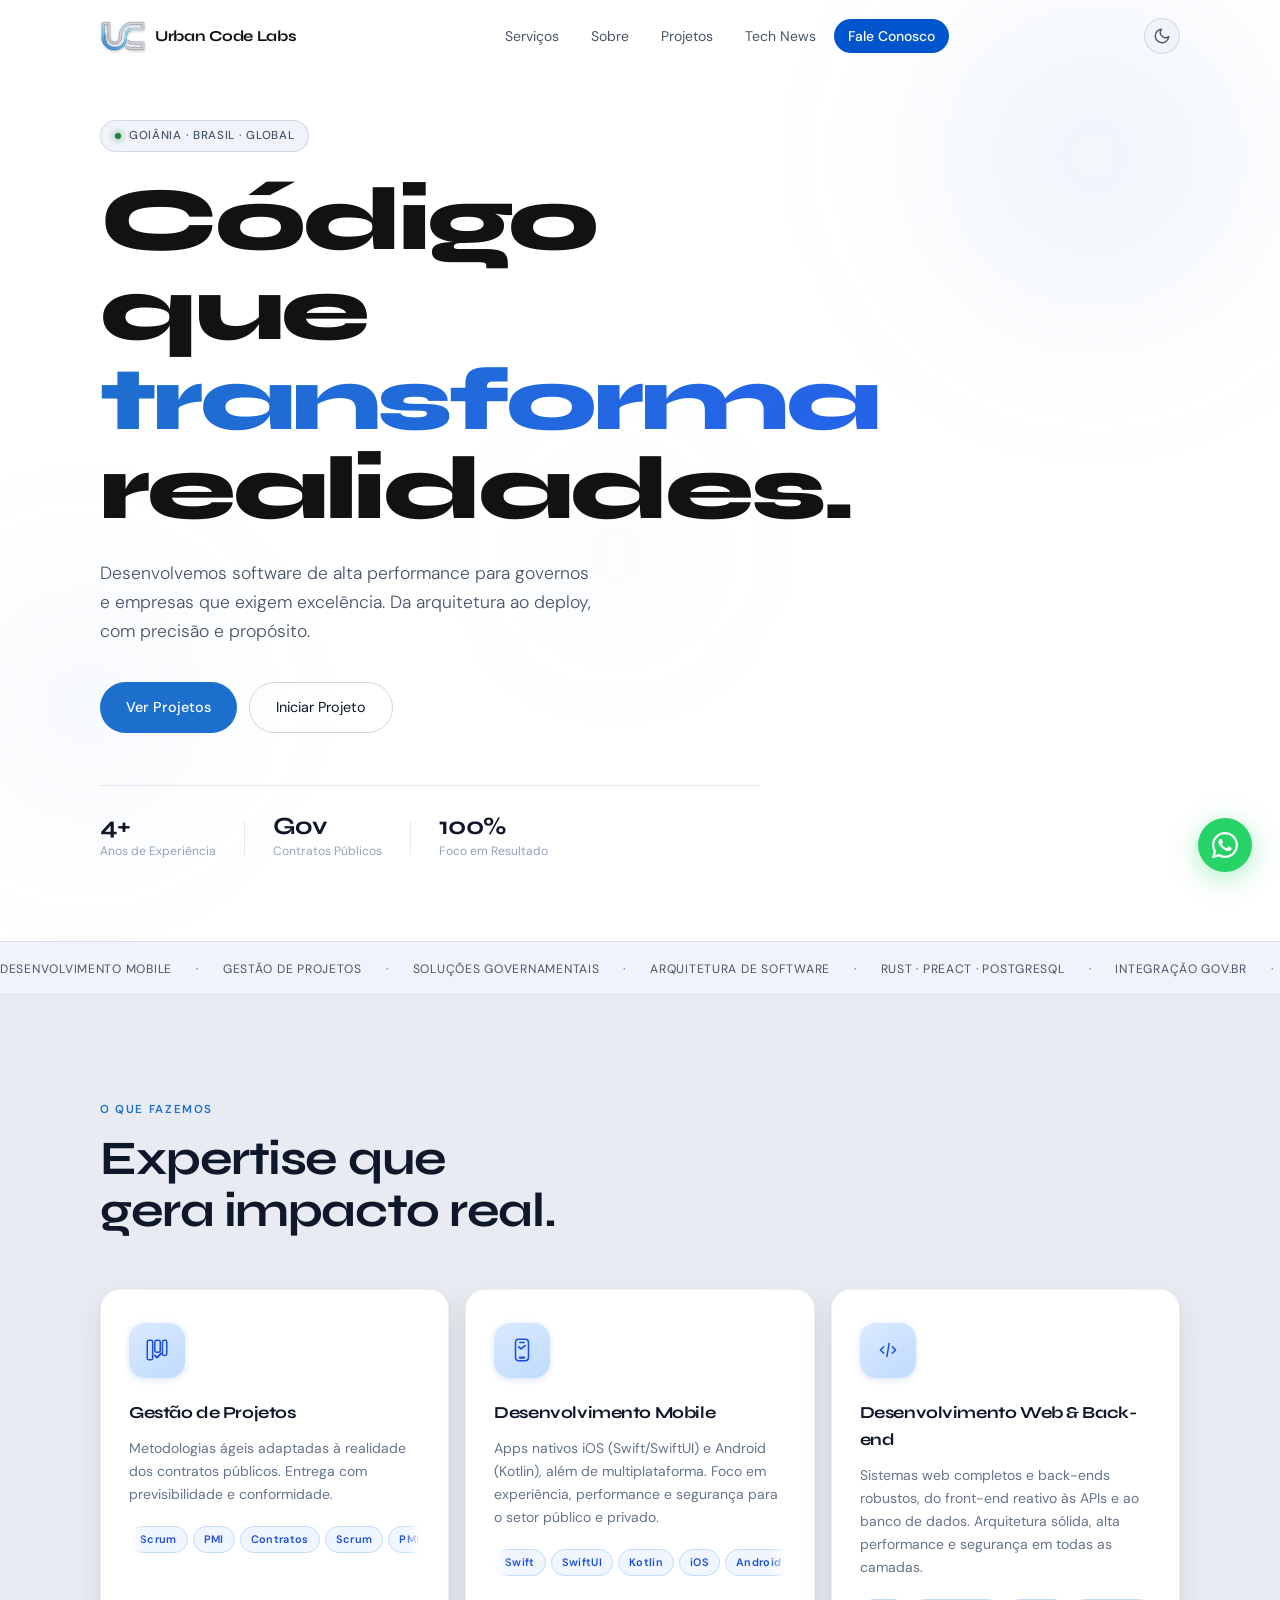
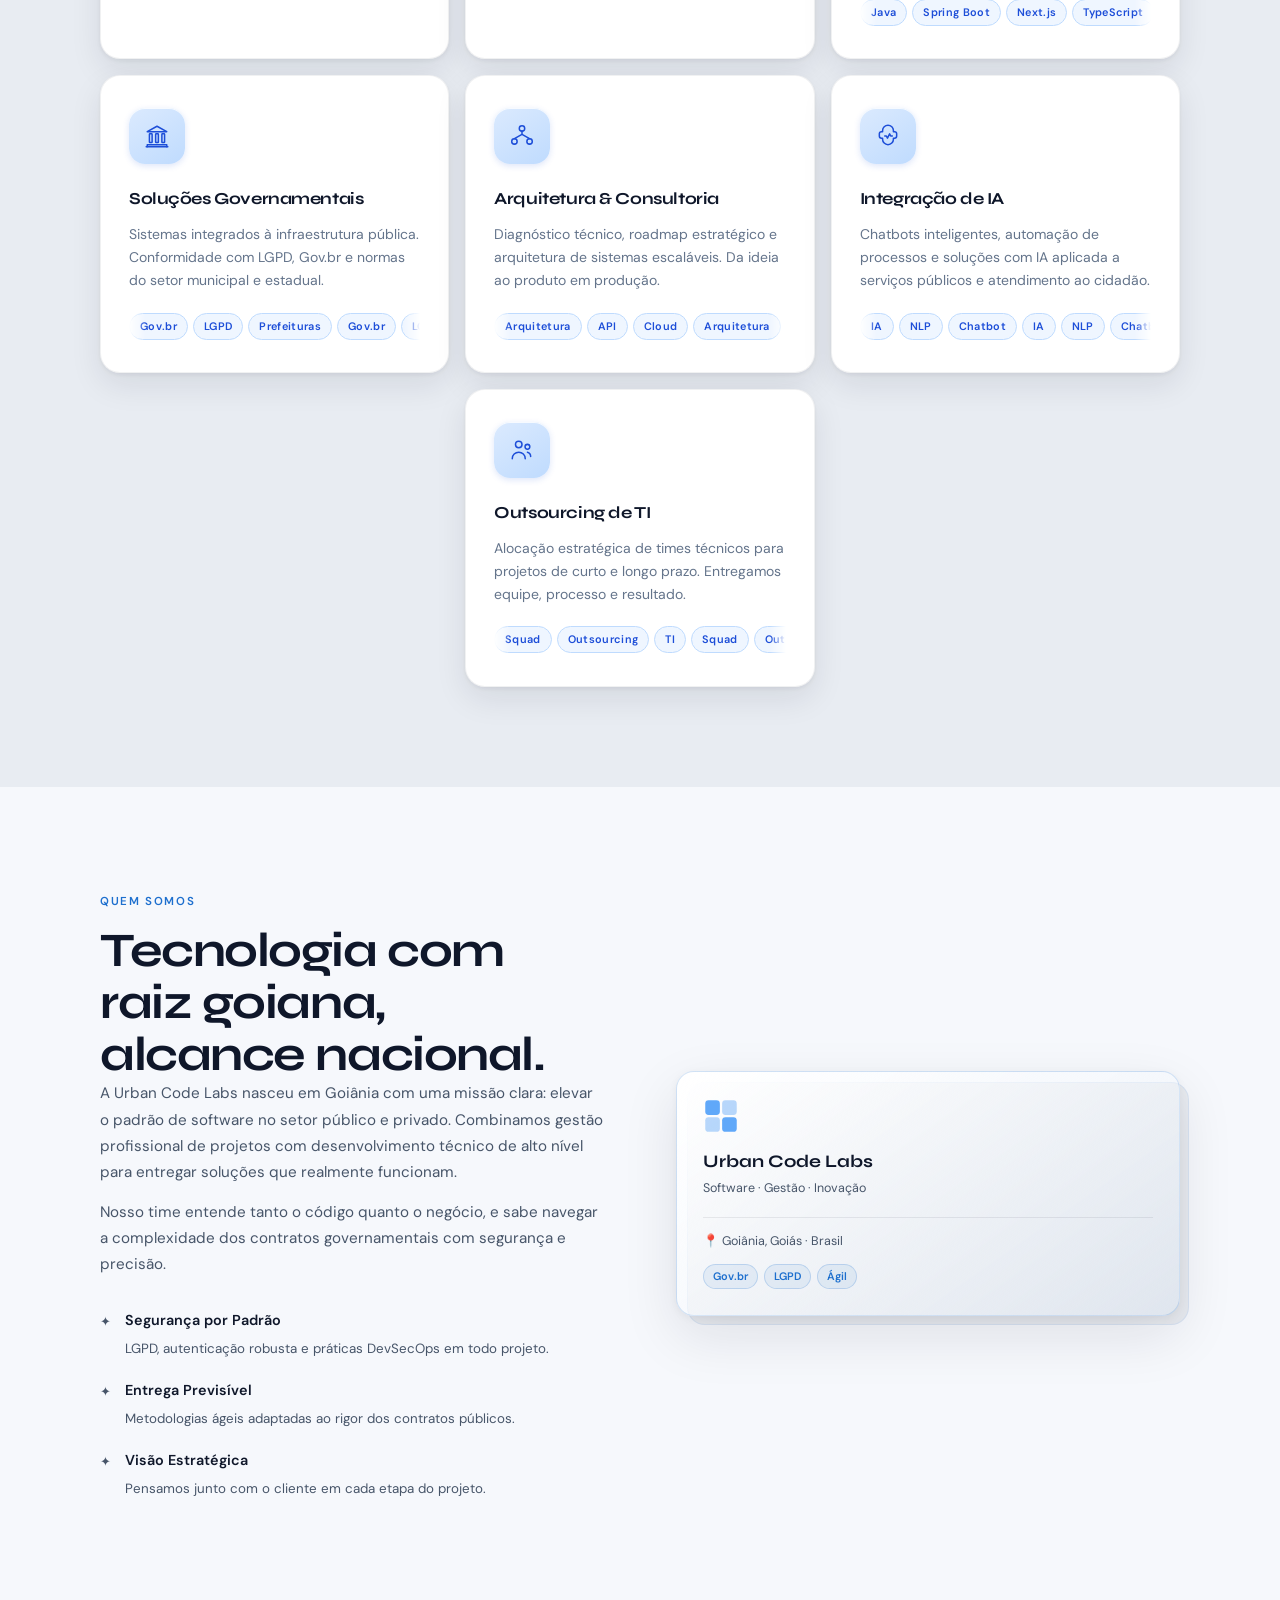
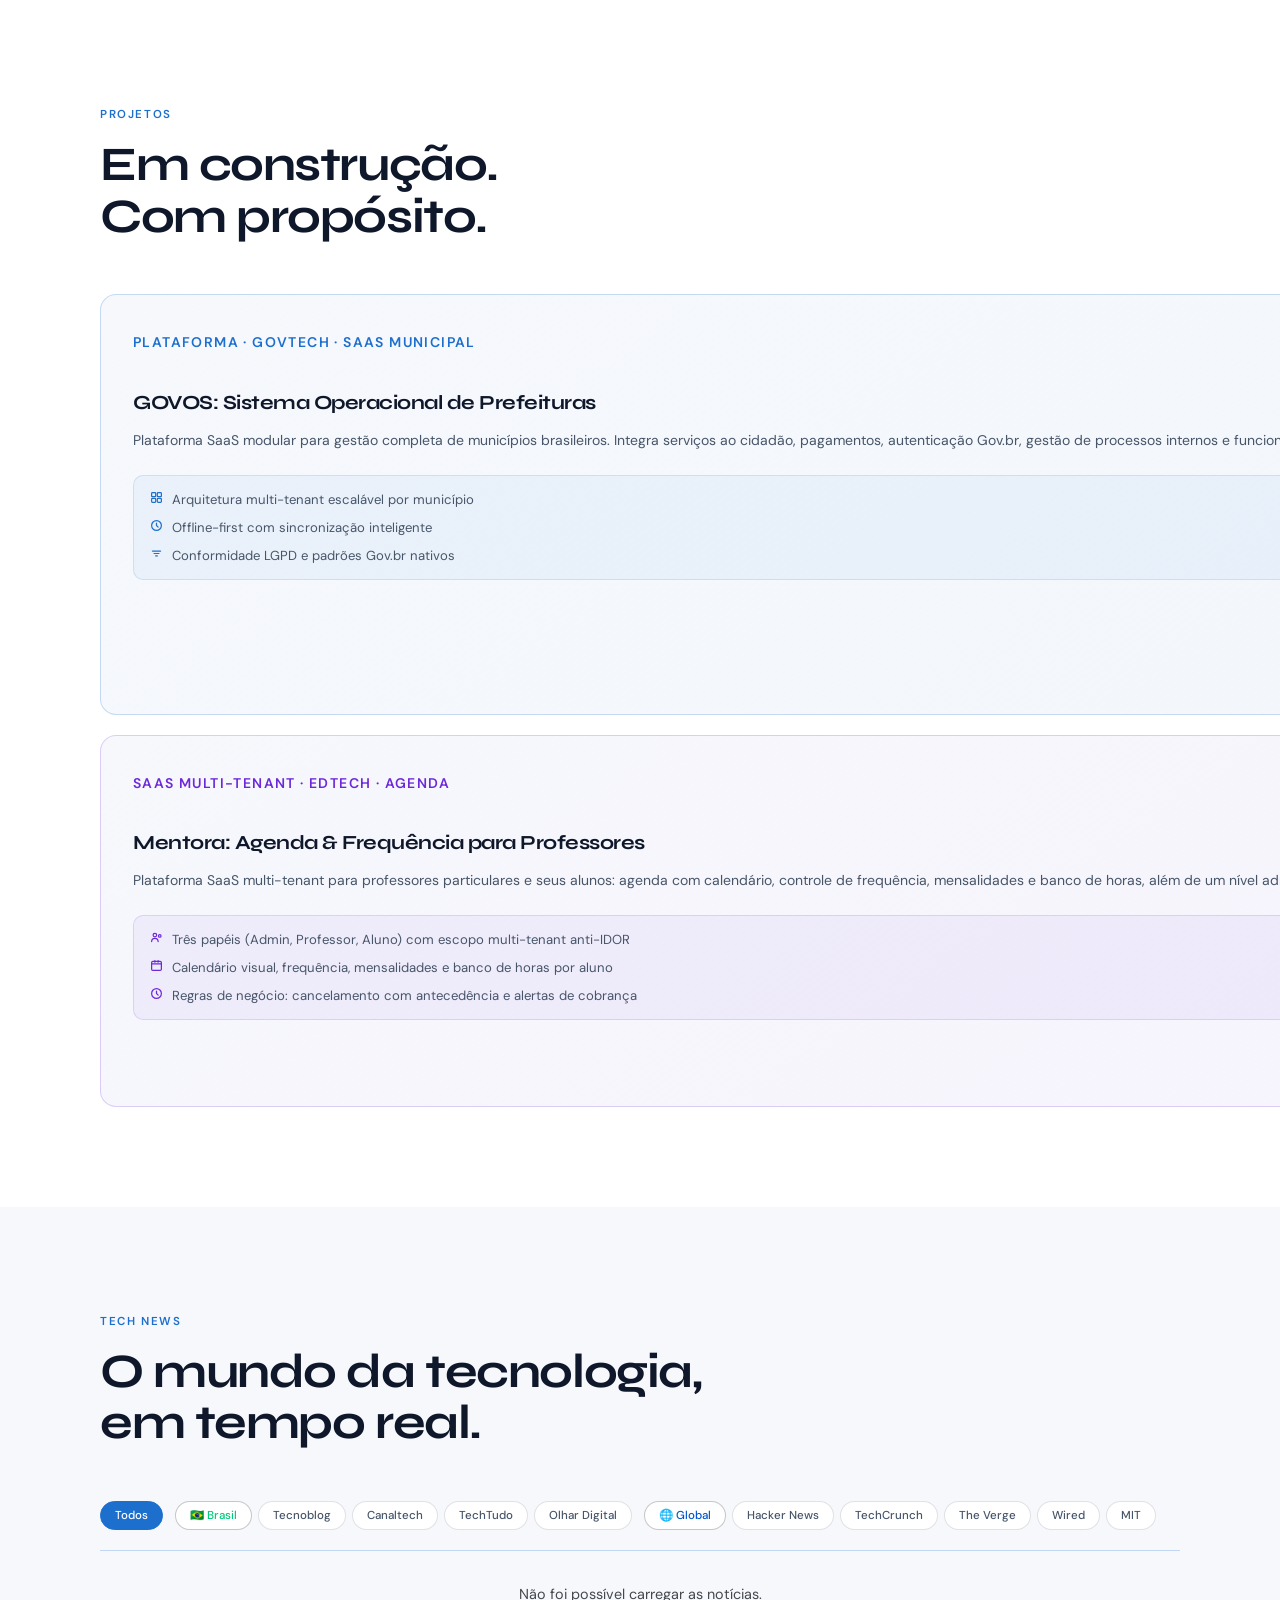
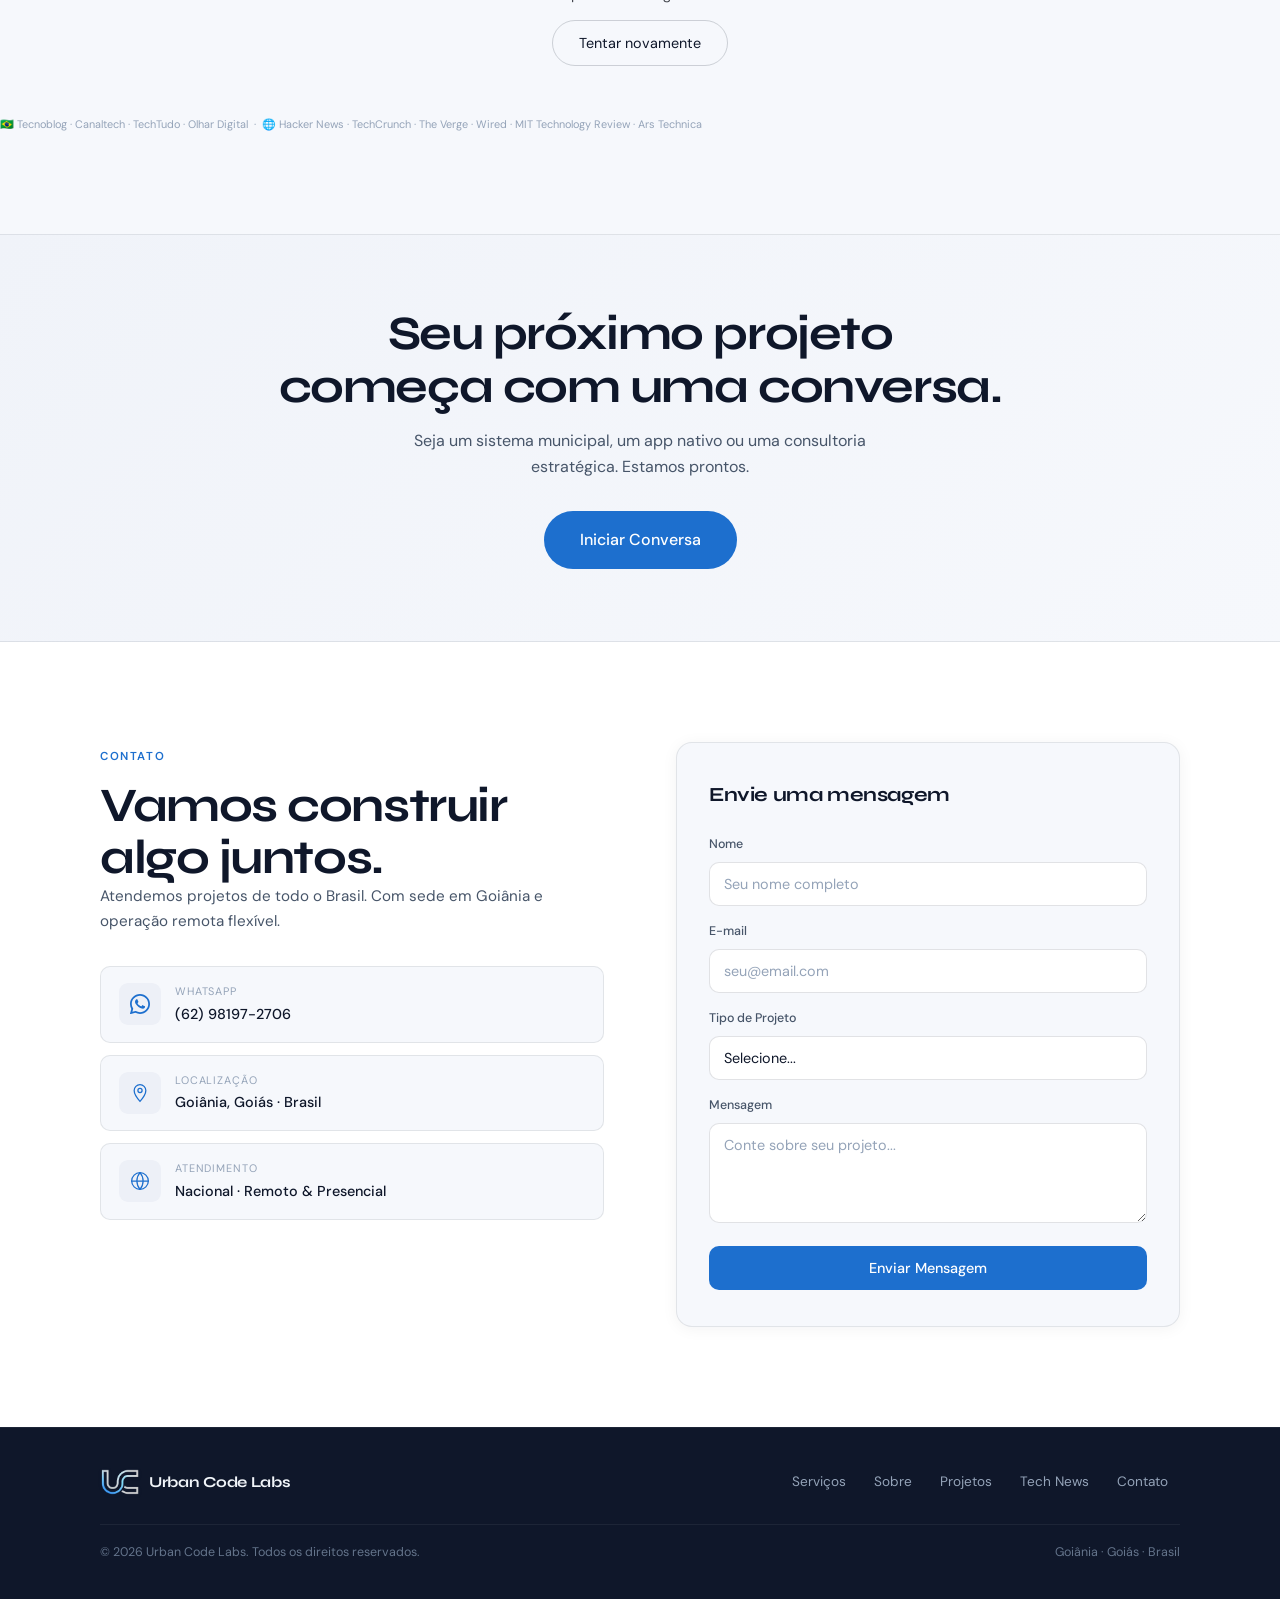
==== index.html @ 9bc18066 "refactor: remove quadriculado do hero e travessões (—) dos textos - Remove o grid-overlay do hero (f" ====
<!DOCTYPE html>
<html lang="pt-BR" data-theme="dark">
<head>
  <meta charset="UTF-8" />
  <meta name="viewport" content="width=device-width, initial-scale=1.0" />

  <!-- SEO Primary -->
  <title>Urban Code Labs | Software de Alto Impacto para Governos e Empresas</title>
  <meta name="description" content="Desenvolvemos software de alta performance para governos e empresas. Especialistas em GovTech, sistemas web e back-end, mobile (iOS/Android), Machine Learning e outsourcing de TI. Sede em Goiânia, Brasil." />
  <meta name="keywords" content="software governamental, govtech, desenvolvimento mobile, machine learning, outsourcing TI, Goiânia, prefeitura, LGPD, Gov.br, Urban Code Labs" />
  <meta name="author" content="Urban Code Labs" />
  <meta name="robots" content="index, follow" />
  <link rel="canonical" href="https://urbancodelabs.com.br/" />

  <!-- Favicons (marca UG) -->
  <link rel="icon" href="/favicon.ico" sizes="any" />
  <link rel="icon" type="image/png" sizes="32x32" href="/assets/favicon-32.png" />
  <link rel="icon" type="image/png" sizes="16x16" href="/assets/favicon-16.png" />
  <link rel="icon" type="image/png" sizes="192x192" href="/assets/favicon-192.png" />
  <link rel="apple-touch-icon" href="/assets/apple-touch-icon.png" />
  <link rel="manifest" href="/site.webmanifest" />
  <meta name="theme-color" content="#0b0f14" />

  <!-- Open Graph -->
  <meta property="og:type" content="website" />
  <meta property="og:url" content="https://urbancodelabs.com.br/" />
  <meta property="og:title" content="Urban Code Labs | Software de Alto Impacto" />
  <meta property="og:description" content="Desenvolvemos software de alta performance para governos e empresas. GovTech, Web & Back-end, Mobile (iOS/Android), ML e Outsourcing de TI." />
  <meta property="og:image" content="https://urbancodelabs.com.br/assets/og-image.jpg" />
  <meta property="og:image:width" content="1024" />
  <meta property="og:image:height" content="559" />
  <meta property="og:locale" content="pt_BR" />
  <meta property="og:site_name" content="Urban Code Labs" />

  <!-- Twitter Card -->
  <meta name="twitter:card" content="summary_large_image" />
  <meta name="twitter:title" content="Urban Code Labs | Software de Alto Impacto" />
  <meta name="twitter:description" content="Desenvolvemos software para governos e empresas. GovTech, Web & Back-end, Mobile (iOS/Android), ML e Outsourcing de TI." />
  <meta name="twitter:image" content="https://urbancodelabs.com.br/assets/og-image.jpg" />

  <!-- Structured Data -->
  <script type="application/ld+json">
  {
    "@context": "https://schema.org",
    "@type": "Organization",
    "name": "Urban Code Labs",
    "url": "https://urbancodelabs.com.br",
    "logo": "https://urbancodelabs.com.br/assets/og-image.jpg",
    "description": "Empresa de desenvolvimento de software especializada em soluções governamentais, machine learning, apps mobile e outsourcing de TI.",
    "address": {
      "@type": "PostalAddress",
      "addressLocality": "Goiânia",
      "addressRegion": "Goiás",
      "addressCountry": "BR"
    },
    "contactPoint": {
      "@type": "ContactPoint",
      "telephone": "+55-62-98197-2706",
      "contactType": "customer service",
      "availableLanguage": "Portuguese"
    },
    "sameAs": []
  }
  </script>

  <!-- Fonts -->
  <link rel="preconnect" href="https://fonts.googleapis.com" />
  <link rel="preconnect" href="https://fonts.gstatic.com" crossorigin />
  <link href="https://fonts.googleapis.com/css2?family=Syne:wght@700;800&family=DM+Sans:wght@300;400;500&display=swap" rel="stylesheet" />

  <!-- Critical: prevent font stretch distortion before webfonts load -->
  <style>
    :root { font-synthesis: none; }
    .hero-title, .section-title, .logo-text,
    .service-card h3, .project-card h3,
    .cta-inner h2, .contact-form-card h3 {
      font-stretch: normal;
      -webkit-font-smoothing: antialiased;
    }
  </style>

  <!-- Anti-flash: aplica tema antes do CSS carregar -->
  <!-- ⚠ CSP: este script é autorizado por hash SHA-256 no vercel.json.
       Ao editar o conteúdo abaixo, recalcule o hash (script-src) senão ele não executa. -->
  <script>
    (function(){
      var t=localStorage.getItem('ucl-theme');
      if(t) document.documentElement.setAttribute('data-theme',t);
      else if(window.matchMedia('(prefers-color-scheme:light)').matches)
        document.documentElement.setAttribute('data-theme','light');
    })();
  </script>
  <link rel="prefetch" href="/api/news" as="fetch" crossorigin="anonymous" />
  <link rel="stylesheet" href="style.css?v=2" />
  <!-- Inicia fetch da API de notícias o mais cedo possível -->
  <!-- CSP: autorizado por hash SHA-256 no vercel.json. Recalcule o hash se editar. -->
  <script>window.__newsFetch = fetch('/api/news');</script>
</head>
<body>

  <!-- Skip link acessibilidade -->
  <a href="#main-content" class="skip-link">Pular para o conteúdo principal</a>

  <!-- ========== NAVBAR ========== -->
  <header role="banner">
    <nav id="navbar" aria-label="Navegação principal">
      <div class="nav-inner">
        <a href="#home" class="logo" aria-label="Urban Code Labs, página inicial">
          <div class="logo-mark" aria-hidden="true">
            <img src="/assets/logo-mark.png" alt="" width="44" height="30" class="logo-img" />
          </div>
          <span class="logo-text">Urban Code Labs</span>
        </a>
        <ul class="nav-links" role="list">
          <li><a href="#servicos">Serviços</a></li>
          <li><a href="#sobre">Sobre</a></li>
          <li><a href="#projetos">Projetos</a></li>
          <li><a href="#noticias">Tech News</a></li>
          <li><a href="#contato" class="nav-cta">Fale Conosco</a></li>
        </ul>
        <button class="theme-toggle" id="themeToggle" aria-label="Alternar modo claro/escuro" title="Alternar tema">
          <svg class="icon-moon" width="18" height="18" viewBox="0 0 24 24" fill="none" stroke="currentColor" stroke-width="1.8" stroke-linecap="round" stroke-linejoin="round" aria-hidden="true"><path d="M21 12.79A9 9 0 1111.21 3 7 7 0 0021 12.79z"/></svg>
          <svg class="icon-sun" width="18" height="18" viewBox="0 0 24 24" fill="none" stroke="currentColor" stroke-width="1.8" stroke-linecap="round" stroke-linejoin="round" aria-hidden="true"><circle cx="12" cy="12" r="5"/><path d="M12 1v2M12 21v2M4.22 4.22l1.42 1.42M18.36 18.36l1.42 1.42M1 12h2M21 12h2M4.22 19.78l1.42-1.42M18.36 5.64l1.42-1.42"/></svg>
        </button>
        <button class="hamburger" id="hamburger" aria-label="Abrir menu" aria-expanded="false" aria-controls="mobileMenu">
          <span></span><span></span><span></span>
        </button>
      </div>
      <div class="mobile-menu" id="mobileMenu" role="navigation" aria-label="Menu mobile" aria-hidden="true">
        <a href="#servicos">Serviços</a>
        <a href="#sobre">Sobre</a>
        <a href="#projetos">Projetos</a>
        <a href="#noticias">Tech News</a>
        <a href="#contato">Fale Conosco</a>
      </div>
    </nav>
  </header>

  <main id="main-content">

    <!-- ========== HERO ========== -->
    <section class="hero" id="home" aria-labelledby="hero-title">
      <div class="hero-bg" aria-hidden="true">
        <div class="orb orb1"></div>
        <div class="orb orb2"></div>
        <div class="orb orb3"></div>
      </div>
      <div class="container">
        <div class="hero-content">
          <div class="hero-badge reveal">
            <span class="badge-dot" aria-hidden="true"></span>
            <span>Goiânia · Brasil · Global</span>
          </div>
          <h1 id="hero-title" class="hero-title reveal">
            Código que<br/>
            <em>transforma</em><br/>
            realidades.
          </h1>
          <p class="hero-sub reveal">
            Desenvolvemos software de alta performance para governos e empresas que exigem excelência. Da arquitetura ao deploy, com precisão e propósito.
          </p>
          <div class="hero-actions reveal">
            <a href="#projetos" class="btn-primary">Ver Projetos</a>
            <a href="#contato" class="btn-ghost">Iniciar Projeto</a>
          </div>
          <div class="hero-stats reveal" role="list" aria-label="Números da empresa">
            <div class="stat" role="listitem">
              <span class="stat-num">4+</span>
              <span class="stat-label">Anos de Experiência</span>
            </div>
            <div class="stat-divider" aria-hidden="true"></div>
            <div class="stat" role="listitem">
              <span class="stat-num">Gov</span>
              <span class="stat-label">Contratos Públicos</span>
            </div>
            <div class="stat-divider" aria-hidden="true"></div>
            <div class="stat" role="listitem">
              <span class="stat-num">100%</span>
              <span class="stat-label">Foco em Resultado</span>
            </div>
          </div>
        </div>
      </div>
    </section>

    <!-- ========== TICKER ========== -->
    <div class="ticker-wrap" aria-hidden="true">
      <div class="ticker">
        <span>Desenvolvimento Mobile</span><span class="dot">·</span>
        <span>Gestão de Projetos</span><span class="dot">·</span>
        <span>Soluções Governamentais</span><span class="dot">·</span>
        <span>Arquitetura de Software</span><span class="dot">·</span>
        <span>Rust · Preact · PostgreSQL</span><span class="dot">·</span>
        <span>Integração Gov.br</span><span class="dot">·</span>
        <span>Machine Learning</span><span class="dot">·</span>
        <span>LGPD &amp; Compliance</span><span class="dot">·</span>
        <span>Desenvolvimento Mobile</span><span class="dot">·</span>
        <span>Gestão de Projetos</span><span class="dot">·</span>
        <span>Soluções Governamentais</span><span class="dot">·</span>
        <span>Arquitetura de Software</span><span class="dot">·</span>
        <span>Rust · Preact · PostgreSQL</span><span class="dot">·</span>
        <span>Integração Gov.br</span><span class="dot">·</span>
        <span>Machine Learning</span><span class="dot">·</span>
        <span>LGPD &amp; Compliance</span><span class="dot">·</span>
      </div>
    </div>

    <!-- ========== SERVIÇOS ========== -->
    <section class="section" id="servicos" aria-labelledby="servicos-title">
      <div class="container">
        <div class="section-header reveal">
          <p class="section-tag">O Que Fazemos</p>
          <h2 id="servicos-title" class="section-title">Expertise que<br/>gera impacto real.</h2>
        </div>
        <div class="services-grid">

          <article class="service-card reveal" style="--d:0ms">
            <div class="service-icon" aria-hidden="true">
              <svg width="24" height="24" viewBox="0 0 24 24" fill="none" stroke="currentColor" stroke-width="1.5" stroke-linecap="round" stroke-linejoin="round">
                <rect x="3" y="3" width="5" height="18" rx="1.5"/>
                <rect x="10" y="3" width="5" height="11" rx="1.5"/>
                <rect x="17" y="3" width="4" height="14" rx="1.5"/>
                <path d="M10 17l2 2 4-4" stroke-width="1.8"/>
              </svg>
            </div>
            <h3>Gestão de Projetos</h3>
            <p>Metodologias ágeis adaptadas à realidade dos contratos públicos. Entrega com previsibilidade e conformidade.</p>
            <ul class="service-tags" aria-label="Tecnologias">
              <li>Scrum</li><li>PMI</li><li>Contratos</li>
            </ul>
          </article>

          <article class="service-card reveal" style="--d:80ms">
            <div class="service-icon" aria-hidden="true">
              <svg width="24" height="24" viewBox="0 0 24 24" fill="none" stroke="currentColor" stroke-width="1.5" stroke-linecap="round" stroke-linejoin="round">
                <rect x="6" y="2" width="12" height="20" rx="3"/>
                <path d="M10 5h4"/>
                <path d="M10 19h4" stroke-width="2"/>
                <path d="M9 9l2 2 4-3" stroke-width="1.6"/>
              </svg>
            </div>
            <h3>Desenvolvimento Mobile</h3>
            <p>Apps nativos iOS (Swift/SwiftUI) e Android (Kotlin), além de multiplataforma. Foco em experiência, performance e segurança para o setor público e privado.</p>
            <ul class="service-tags" aria-label="Tecnologias">
              <li>Swift</li><li>SwiftUI</li><li>Kotlin</li><li>iOS</li><li>Android</li>
            </ul>
          </article>

          <article class="service-card reveal" style="--d:120ms">
            <div class="service-icon" aria-hidden="true">
              <svg width="24" height="24" viewBox="0 0 24 24" fill="none" stroke="currentColor" stroke-width="1.5" stroke-linecap="round" stroke-linejoin="round">
                <path d="M8 9l-3 3 3 3"/>
                <path d="M16 9l3 3-3 3"/>
                <path d="M13 6l-2 12"/>
              </svg>
            </div>
            <h3>Desenvolvimento Web &amp; Back-end</h3>
            <p>Sistemas web completos e back-ends robustos, do front-end reativo às APIs e ao banco de dados. Arquitetura sólida, alta performance e segurança em todas as camadas.</p>
            <ul class="service-tags" aria-label="Tecnologias">
              <li>Java</li><li>Spring Boot</li><li>Next.js</li><li>TypeScript</li><li>Python</li><li>PostgreSQL</li>
            </ul>
          </article>

          <article class="service-card reveal" style="--d:160ms">
            <div class="service-icon" aria-hidden="true">
              <svg width="24" height="24" viewBox="0 0 24 24" fill="none" stroke="currentColor" stroke-width="1.5" stroke-linecap="round" stroke-linejoin="round">
                <path d="M2 22h20"/>
                <path d="M3 22v-2h18v2"/>
                <path d="M12 3l9 5H3l9-5z"/>
                <rect x="5" y="10" width="2.5" height="8" rx="0.5"/>
                <rect x="10.75" y="10" width="2.5" height="8" rx="0.5"/>
                <rect x="16.5" y="10" width="2.5" height="8" rx="0.5"/>
              </svg>
            </div>
            <h3>Soluções Governamentais</h3>
            <p>Sistemas integrados à infraestrutura pública. Conformidade com LGPD, Gov.br e normas do setor municipal e estadual.</p>
            <ul class="service-tags" aria-label="Tecnologias">
              <li>Gov.br</li><li>LGPD</li><li>Prefeituras</li>
            </ul>
          </article>

          <article class="service-card reveal" style="--d:240ms">
            <div class="service-icon" aria-hidden="true">
              <svg width="24" height="24" viewBox="0 0 24 24" fill="none" stroke="currentColor" stroke-width="1.5" stroke-linecap="round" stroke-linejoin="round">
                <circle cx="12" cy="5" r="2.5"/>
                <circle cx="5" cy="17" r="2.5"/>
                <circle cx="19" cy="17" r="2.5"/>
                <path d="M12 7.5v3M12 10.5L5 14.5M12 10.5L19 14.5"/>
              </svg>
            </div>
            <h3>Arquitetura &amp; Consultoria</h3>
            <p>Diagnóstico técnico, roadmap estratégico e arquitetura de sistemas escaláveis. Da ideia ao produto em produção.</p>
            <ul class="service-tags" aria-label="Tecnologias">
              <li>Arquitetura</li><li>API</li><li>Cloud</li>
            </ul>
          </article>

          <article class="service-card reveal" style="--d:320ms">
            <div class="service-icon" aria-hidden="true">
              <svg width="24" height="24" viewBox="0 0 24 24" fill="none" stroke="currentColor" stroke-width="1.5" stroke-linecap="round" stroke-linejoin="round">
                <path d="M12 2a5 5 0 00-5 5v1H6a2 2 0 00-2 2v2a2 2 0 002 2h1v1a5 5 0 0010 0v-1h1a2 2 0 002-2v-2a2 2 0 00-2-2h-1V7a5 5 0 00-5-5z"/>
                <path d="M9 12h1.5l1 2 2-4 1 2H16" stroke-width="1.4"/>
              </svg>
            </div>
            <h3>Integração de IA</h3>
            <p>Chatbots inteligentes, automação de processos e soluções com IA aplicada a serviços públicos e atendimento ao cidadão.</p>
            <ul class="service-tags" aria-label="Tecnologias">
              <li>IA</li><li>NLP</li><li>Chatbot</li>
            </ul>
          </article>

          <article class="service-card reveal" style="--d:400ms">
            <div class="service-icon" aria-hidden="true">
              <svg width="24" height="24" viewBox="0 0 24 24" fill="none" stroke="currentColor" stroke-width="1.5" stroke-linecap="round" stroke-linejoin="round">
                <circle cx="9" cy="7" r="3"/>
                <circle cx="17" cy="9" r="2.2"/>
                <path d="M3 20c0-3.3 2.7-6 6-6s6 2.7 6 6"/>
                <path d="M17 14c1.7.4 3 2 3 4"/>
              </svg>
            </div>
            <h3>Outsourcing de TI</h3>
            <p>Alocação estratégica de times técnicos para projetos de curto e longo prazo. Entregamos equipe, processo e resultado.</p>
            <ul class="service-tags" aria-label="Tecnologias">
              <li>Squad</li><li>Outsourcing</li><li>TI</li>
            </ul>
          </article>

        </div>
      </div>
    </section>

    <!-- ========== SOBRE ========== -->
    <section class="section section-dark" id="sobre" aria-labelledby="sobre-title">
      <div class="container">
        <div class="about-layout">
          <div class="about-left reveal">
            <p class="section-tag">Quem Somos</p>
            <h2 id="sobre-title" class="section-title">Tecnologia com<br/>raiz goiana,<br/>alcance nacional.</h2>
            <p class="about-text">
              A Urban Code Labs nasceu em Goiânia com uma missão clara: elevar o padrão de software no setor público e privado. Combinamos gestão profissional de projetos com desenvolvimento técnico de alto nível para entregar soluções que realmente funcionam.
            </p>
            <p class="about-text">
              Nosso time entende tanto o código quanto o negócio, e sabe navegar a complexidade dos contratos governamentais com segurança e precisão.
            </p>
            <ul class="about-pillars" aria-label="Nossos pilares">
              <li class="pillar">
                <span class="pillar-icon" aria-hidden="true">✦</span>
                <div>
                  <strong>Segurança por Padrão</strong>
                  <span>LGPD, autenticação robusta e práticas DevSecOps em todo projeto.</span>
                </div>
              </li>
              <li class="pillar">
                <span class="pillar-icon" aria-hidden="true">✦</span>
                <div>
                  <strong>Entrega Previsível</strong>
                  <span>Metodologias ágeis adaptadas ao rigor dos contratos públicos.</span>
                </div>
              </li>
              <li class="pillar">
                <span class="pillar-icon" aria-hidden="true">✦</span>
                <div>
                  <strong>Visão Estratégica</strong>
                  <span>Pensamos junto com o cliente em cada etapa do projeto.</span>
                </div>
              </li>
            </ul>
          </div>
          <div class="about-right reveal">
            <div class="about-card-stack" aria-hidden="true">
              <div class="card-back"></div>
              <div class="about-card card-front">
                <div class="card-icon-wrap">
                  <svg width="36" height="36" viewBox="0 0 32 32" fill="none">
                    <rect x="2" y="2" width="13" height="13" rx="3" fill="#4f9ef8" opacity="0.9"/>
                    <rect x="17" y="2" width="13" height="13" rx="3" fill="#4f9ef8" opacity="0.4"/>
                    <rect x="2" y="17" width="13" height="13" rx="3" fill="#4f9ef8" opacity="0.4"/>
                    <rect x="17" y="17" width="13" height="13" rx="3" fill="#4f9ef8" opacity="0.9"/>
                  </svg>
                </div>
                <div class="card-main-label">Urban Code Labs</div>
                <div class="card-main-sub">Software · Gestão · Inovação</div>
                <div class="card-divider"></div>
                <div class="card-location">📍 Goiânia, Goiás · Brasil</div>
                <ul class="card-badges">
                  <li>Gov.br</li><li>LGPD</li><li>Ágil</li>
                </ul>
              </div>
            </div>
          </div>
        </div>
      </div>
    </section>

    <!-- ========== PROJETOS ========== -->
    <section class="section" id="projetos" aria-labelledby="projetos-title">
      <div class="container">
        <div class="section-header reveal">
          <p class="section-tag">Projetos</p>
          <h2 id="projetos-title" class="section-title">Em construção.<br/>Com propósito.</h2>
        </div>
        <div class="projects-grid">

          <article class="project-card project-blue reveal">
            <div class="project-header-row">
              <p class="project-tag">Plataforma · GovTech · SaaS Municipal</p>
              <div class="project-status">
                <span class="status-dot" aria-hidden="true"></span>
                <span>Em desenvolvimento</span>
              </div>
            </div>
            <h3>GOVOS: Sistema Operacional de Prefeituras</h3>
            <p>Plataforma SaaS modular para gestão completa de municípios brasileiros. Integra serviços ao cidadão, pagamentos, autenticação Gov.br, gestão de processos internos e funcionalidades offline-first. Projetado para escalar de Goiânia a centenas de prefeituras em todo o Brasil.</p>
            <ul class="project-highlights" aria-label="Destaques do projeto">
              <li>
                <span class="hi-icon" aria-hidden="true">
                  <svg width="13" height="13" viewBox="0 0 16 16" fill="none" stroke="currentColor" stroke-width="1.5"><rect x="2" y="2" width="5" height="5" rx="1"/><rect x="9" y="2" width="5" height="5" rx="1"/><rect x="2" y="9" width="5" height="5" rx="1"/><rect x="9" y="9" width="5" height="5" rx="1"/></svg>
                </span>
                Arquitetura multi-tenant escalável por município
              </li>
              <li>
                <span class="hi-icon" aria-hidden="true">
                  <svg width="13" height="13" viewBox="0 0 16 16" fill="none" stroke="currentColor" stroke-width="1.5"><circle cx="8" cy="8" r="6"/><path d="M8 5v3l2 2" stroke-linecap="round"/></svg>
                </span>
                Offline-first com sincronização inteligente
              </li>
              <li>
                <span class="hi-icon" aria-hidden="true">
                  <svg width="13" height="13" viewBox="0 0 16 16" fill="none" stroke="currentColor" stroke-width="1.5"><path d="M13 5H3M11 8H5M9 11H7" stroke-linecap="round"/></svg>
                </span>
                Conformidade LGPD e padrões Gov.br nativos
              </li>
            </ul>
            <ul class="project-stack" aria-label="Tecnologias">
              <li>Rust</li><li>Preact</li><li>PostgreSQL</li><li>LGPD</li><li>Multi-tenant</li><li>Gov.br</li>
            </ul>
          </article>

          <article class="project-card project-amber reveal" style="--d:120ms">
            <div class="project-header-row">
              <p class="project-tag">Machine Learning · Mercado Financeiro</p>
              <div class="project-status">
                <span class="status-dot" aria-hidden="true"></span>
                <span>Em desenvolvimento</span>
              </div>
            </div>
            <h3>DataFin ML: Higienização &amp; Enriquecimento de Dados Financeiros</h3>
            <p>Sistema de Machine Learning especializado no tratamento, higienização e enriquecimento de dados de clientes provenientes de múltiplas bases heterogêneas do mercado financeiro. Resolve inconsistências, deduplicações e normalização em escala, garantindo qualidade de dado para compliance, análise e decisão de crédito.</p>
            <ul class="project-highlights project-highlights-amber" aria-label="Destaques do projeto">
              <li>
                <span class="hi-icon" aria-hidden="true">
                  <svg width="13" height="13" viewBox="0 0 16 16" fill="none" stroke="currentColor" stroke-width="1.5"><path d="M2 10l4-4 3 3 5-6" stroke-linecap="round" stroke-linejoin="round"/></svg>
                </span>
                Deduplicação e match de entidades entre bases distintas
              </li>
              <li>
                <span class="hi-icon" aria-hidden="true">
                  <svg width="13" height="13" viewBox="0 0 16 16" fill="none" stroke="currentColor" stroke-width="1.5"><circle cx="8" cy="8" r="6"/><path d="M8 5v3l2 2" stroke-linecap="round"/></svg>
                </span>
                Pipeline automatizado de ETL com validação por ML
              </li>
              <li>
                <span class="hi-icon" aria-hidden="true">
                  <svg width="13" height="13" viewBox="0 0 16 16" fill="none" stroke="currentColor" stroke-width="1.5"><rect x="2" y="9" width="3" height="5" rx="1"/><rect x="6.5" y="6" width="3" height="8" rx="1"/><rect x="11" y="3" width="3" height="11" rx="1"/></svg>
                </span>
                Score de qualidade por registro com rastreabilidade
              </li>
            </ul>
            <ul class="project-stack project-stack-amber" aria-label="Tecnologias">
              <li>Python</li><li>ML</li><li>ETL</li><li>Multi-base</li><li>LGPD</li><li>KYC</li>
            </ul>
          </article>

          <article class="project-card project-violet reveal" style="--d:240ms">
            <div class="project-header-row">
              <p class="project-tag">SaaS Multi-tenant · EdTech · Agenda</p>
              <div class="project-status">
                <span class="status-dot" aria-hidden="true"></span>
                <span>Em desenvolvimento</span>
              </div>
            </div>
            <h3>Mentora: Agenda &amp; Frequência para Professores</h3>
            <p>Plataforma SaaS multi-tenant para professores particulares e seus alunos: agenda com calendário, controle de frequência, mensalidades e banco de horas, além de um nível administrativo que cadastra e cobra os professores. Da marcação da aula ao financeiro, num fluxo só.</p>
            <ul class="project-highlights" aria-label="Destaques do projeto">
              <li>
                <span class="hi-icon" aria-hidden="true">
                  <svg width="13" height="13" viewBox="0 0 16 16" fill="none" stroke="currentColor" stroke-width="1.5"><circle cx="6" cy="5" r="2.2"/><path d="M2 13c0-2.2 1.8-4 4-4s4 1.8 4 4" stroke-linecap="round"/><circle cx="12" cy="6" r="1.6"/></svg>
                </span>
                Três papéis (Admin, Professor, Aluno) com escopo multi-tenant anti-IDOR
              </li>
              <li>
                <span class="hi-icon" aria-hidden="true">
                  <svg width="13" height="13" viewBox="0 0 16 16" fill="none" stroke="currentColor" stroke-width="1.5"><rect x="2" y="3" width="12" height="11" rx="1.5"/><path d="M2 6h12M6 2v2M10 2v2" stroke-linecap="round"/></svg>
                </span>
                Calendário visual, frequência, mensalidades e banco de horas por aluno
              </li>
              <li>
                <span class="hi-icon" aria-hidden="true">
                  <svg width="13" height="13" viewBox="0 0 16 16" fill="none" stroke="currentColor" stroke-width="1.5"><path d="M8 2a6 6 0 100 12A6 6 0 008 2z"/><path d="M8 5v3l2 2" stroke-linecap="round"/></svg>
                </span>
                Regras de negócio: cancelamento com antecedência e alertas de cobrança
              </li>
            </ul>
            <ul class="project-stack" aria-label="Tecnologias">
              <li>Next.js</li><li>TypeScript</li><li>Prisma</li><li>PostgreSQL</li><li>Auth.js</li><li>Multi-tenant</li>
            </ul>
          </article>

        </div>
      </div>
    </section>


    <!-- ========== TECH NEWS ========== -->
    <section class="section section-dark" id="noticias" aria-labelledby="noticias-title">
      <div class="container">
        <div class="section-header reveal">
          <p class="section-tag">Tech News</p>
          <h2 id="noticias-title" class="section-title">O mundo da tecnologia,<br/>em tempo real.</h2>
        </div>
        <div class="news-bar reveal">
          <div class="news-filters" role="group" aria-label="Filtrar por fonte">
            <button class="news-filter active" data-source="all">Todos</button>
            <button class="news-filter news-filter-br" data-source="br">🇧🇷 Brasil</button>
            <button class="news-filter" data-source="Tecnoblog">Tecnoblog</button>
            <button class="news-filter" data-source="Canaltech">Canaltech</button>
            <button class="news-filter" data-source="TechTudo">TechTudo</button>
            <button class="news-filter" data-source="Olhar Digital">Olhar Digital</button>
            <button class="news-filter news-filter-sep" data-source="global">🌐 Global</button>
            <button class="news-filter" data-source="Hacker News">Hacker News</button>
            <button class="news-filter" data-source="TechCrunch">TechCrunch</button>
            <button class="news-filter" data-source="The Verge">The Verge</button>
            <button class="news-filter" data-source="Wired">Wired</button>
            <button class="news-filter" data-source="MIT Tech Review">MIT</button>
          </div>
          <p class="news-ts" id="newsUpdate"></p>
        </div>
        <div class="news-river-wrap" id="newsRiverWrap">
          <div class="news-river" id="newsRiver">
            <div class="news-loading-state">
              <div class="news-spin"></div>
              <span>Buscando notícias...</span>
            </div>
          </div>
          </div>
        </div>
        <div class="news-err" id="newsErr" style="display:none">
          <p>Não foi possível carregar as notícias.</p>
          <button class="btn-ghost" id="newsRetry">Tentar novamente</button>
        </div>
        <p class="news-foot-sources">🇧🇷 Tecnoblog · Canaltech · TechTudo · Olhar Digital &nbsp;·&nbsp; 🌐 Hacker News · TechCrunch · The Verge · Wired · MIT Technology Review · Ars Technica</p>
      </div>
    </section>

    <!-- ========== CTA BAND ========== -->
    <section class="cta-band" aria-labelledby="cta-title">
      <div class="container">
        <div class="cta-inner reveal">
          <h2 id="cta-title">Seu próximo projeto<br/>começa com uma conversa.</h2>
          <p>Seja um sistema municipal, um app nativo ou uma consultoria estratégica. Estamos prontos.</p>
          <a href="#contato" class="btn-primary btn-large">Iniciar Conversa</a>
        </div>
      </div>
    </section>

    <!-- ========== CONTATO ========== -->
    <section class="section" id="contato" aria-labelledby="contato-title">
      <div class="container">
        <div class="contact-layout">
          <div class="contact-left reveal">
            <p class="section-tag">Contato</p>
            <h2 id="contato-title" class="section-title">Vamos construir<br/>algo juntos.</h2>
            <p class="contact-sub">Atendemos projetos de todo o Brasil. Com sede em Goiânia e operação remota flexível.</p>
            <address class="contact-items">
              <a href="https://wa.me/5562981972706" target="_blank" rel="noopener noreferrer" class="contact-item contact-whatsapp" aria-label="Falar no WhatsApp: (62) 98197-2706">
                <div class="contact-item-icon" aria-hidden="true">
                  <svg width="20" height="20" viewBox="0 0 24 24" fill="currentColor">
                    <path d="M17.472 14.382c-.297-.149-1.758-.867-2.03-.967-.273-.099-.471-.148-.67.15-.197.297-.767.966-.94 1.164-.173.199-.347.223-.644.075-.297-.15-1.255-.463-2.39-1.475-.883-.788-1.48-1.761-1.653-2.059-.173-.297-.018-.458.13-.606.134-.133.298-.347.446-.52.149-.174.198-.298.298-.497.099-.198.05-.371-.025-.52-.075-.149-.669-1.612-.916-2.207-.242-.579-.487-.5-.669-.51-.173-.008-.371-.01-.57-.01-.198 0-.52.074-.792.372-.272.297-1.04 1.016-1.04 2.479 0 1.462 1.065 2.875 1.213 3.074.149.198 2.096 3.2 5.077 4.487.709.306 1.262.489 1.694.625.712.227 1.36.195 1.871.118.571-.085 1.758-.719 2.006-1.413.248-.694.248-1.289.173-1.413-.074-.124-.272-.198-.57-.347z"/>
                    <path d="M12 0C5.373 0 0 5.373 0 12c0 2.127.558 4.122 1.532 5.853L.054 23.5a.5.5 0 00.609.61l5.73-1.498A11.926 11.926 0 0012 24c6.627 0 12-5.373 12-12S18.627 0 12 0zm0 21.882a9.845 9.845 0 01-5.031-1.378l-.36-.214-3.733.976.999-3.647-.235-.374A9.869 9.869 0 012.118 12C2.118 6.52 6.52 2.118 12 2.118S21.882 6.52 21.882 12 17.48 21.882 12 21.882z"/>
                  </svg>
                </div>
                <div>
                  <span class="contact-item-label">WhatsApp</span>
                  <span class="contact-item-value">(62) 98197-2706</span>
                </div>
              </a>
              <div class="contact-item">
                <div class="contact-item-icon" aria-hidden="true">
                  <svg width="20" height="20" viewBox="0 0 24 24" fill="none" stroke="currentColor" stroke-width="1.5" stroke-linecap="round">
                    <path d="M12 2C8.13 2 5 5.13 5 9c0 5.25 7 13 7 13s7-7.75 7-13c0-3.87-3.13-7-7-7z"/>
                    <circle cx="12" cy="9" r="2.5"/>
                  </svg>
                </div>
                <div>
                  <span class="contact-item-label">Localização</span>
                  <span class="contact-item-value">Goiânia, Goiás · Brasil</span>
                </div>
              </div>
              <div class="contact-item">
                <div class="contact-item-icon" aria-hidden="true">
                  <svg width="20" height="20" viewBox="0 0 24 24" fill="none" stroke="currentColor" stroke-width="1.5" stroke-linecap="round">
                    <circle cx="12" cy="12" r="10"/>
                    <path d="M2 12h20M12 2a15.3 15.3 0 010 20M12 2a15.3 15.3 0 000 20"/>
                  </svg>
                </div>
                <div>
                  <span class="contact-item-label">Atendimento</span>
                  <span class="contact-item-value">Nacional · Remoto &amp; Presencial</span>
                </div>
              </div>
            </address>
          </div>

          <div class="contact-right reveal" style="--d:100ms">
            <div class="contact-form-card">
              <h3>Envie uma mensagem</h3>
              <form id="contactForm" novalidate>
                <div class="form-group">
                  <label for="nome">Nome</label>
                  <input type="text" id="nome" name="nome" placeholder="Seu nome completo" autocomplete="name" required />
                </div>
                <div class="form-group">
                  <label for="email">E-mail</label>
                  <input type="email" id="email" name="email" placeholder="seu@email.com" autocomplete="email" required />
                </div>
                <div class="form-group">
                  <label for="tipo">Tipo de Projeto</label>
                  <select id="tipo" name="tipo">
                    <option value="">Selecione...</option>
                    <option value="gov">Sistema Municipal / Governamental</option>
                    <option value="mobile">Aplicativo Mobile</option>
                    <option value="consultoria">Consultoria Técnica</option>
                    <option value="outsourcing">Outsourcing de TI</option>
                    <option value="ia">Integração com IA / ML</option>
                    <option value="outro">Outro</option>
                  </select>
                </div>
                <div class="form-group">
                  <label for="mensagem">Mensagem</label>
                  <textarea id="mensagem" name="mensagem" placeholder="Conte sobre seu projeto..." rows="4" required></textarea>
                </div>
                <button type="submit" class="btn-primary btn-full">Enviar Mensagem</button>
              </form>
            </div>
          </div>
        </div>
      </div>
    </section>

  </main>

  <!-- ========== FOOTER ========== -->
  <footer class="footer" role="contentinfo">
    <div class="container">
      <div class="footer-top">
        <a href="#home" class="logo" aria-label="Urban Code Labs, voltar ao topo">
          <div class="logo-mark" aria-hidden="true">
            <img src="/assets/logo-mark.png" alt="" width="38" height="26" class="logo-img" />
          </div>
          <span class="logo-text">Urban Code Labs</span>
        </a>
        <nav class="footer-nav" aria-label="Links do rodapé">
          <a href="#servicos">Serviços</a>
          <a href="#sobre">Sobre</a>
          <a href="#projetos">Projetos</a>
          <a href="#noticias">Tech News</a>
          <a href="#contato">Contato</a>
        </nav>
      </div>
      <div class="footer-bottom">
        <small>© 2026 Urban Code Labs. Todos os direitos reservados.</small>
        <small>Goiânia · Goiás · Brasil</small>
      </div>
    </div>
  </footer>

  <!-- ========== WHATSAPP FLOAT ========== -->
  <a href="https://wa.me/5562981972706" target="_blank" rel="noopener noreferrer" class="whatsapp-float" aria-label="Abrir conversa no WhatsApp">
    <svg width="26" height="26" viewBox="0 0 24 24" fill="white" aria-hidden="true">
      <path d="M17.472 14.382c-.297-.149-1.758-.867-2.03-.967-.273-.099-.471-.148-.67.15-.197.297-.767.966-.94 1.164-.173.199-.347.223-.644.075-.297-.15-1.255-.463-2.39-1.475-.883-.788-1.48-1.761-1.653-2.059-.173-.297-.018-.458.13-.606.134-.133.298-.347.446-.52.149-.174.198-.298.298-.497.099-.198.05-.371-.025-.52-.075-.149-.669-1.612-.916-2.207-.242-.579-.487-.5-.669-.51-.173-.008-.371-.01-.57-.01-.198 0-.52.074-.792.372-.272.297-1.04 1.016-1.04 2.479 0 1.462 1.065 2.875 1.213 3.074.149.198 2.096 3.2 5.077 4.487.709.306 1.262.489 1.694.625.712.227 1.36.195 1.871.118.571-.085 1.758-.719 2.006-1.413.248-.694.248-1.289.173-1.413-.074-.124-.272-.198-.57-.347z"/>
      <path d="M12 0C5.373 0 0 5.373 0 12c0 2.127.558 4.122 1.532 5.853L.054 23.5a.5.5 0 00.609.61l5.73-1.498A11.926 11.926 0 0012 24c6.627 0 12-5.373 12-12S18.627 0 12 0zm0 21.882a9.845 9.845 0 01-5.031-1.378l-.36-.214-3.733.976.999-3.647-.235-.374A9.869 9.869 0 012.118 12C2.118 6.52 6.52 2.118 12 2.118S21.882 6.52 21.882 12 17.48 21.882 12 21.882z"/>
    </svg>
    <span class="wpp-tooltip">Fale no WhatsApp</span>
  </a>

  <script src="script.js?v=2" defer></script>
</body>
</html>
---- style.css ----
/* ============================================================
   URBAN CODE LABS — style.css
   Mobile-first, fully responsive, SSR-compatible
   ============================================================ */

/* ---------- RESET ---------- */
*, *::before, *::after { box-sizing: border-box; margin: 0; padding: 0; }
html { scroll-behavior: smooth; font-size: 16px; -webkit-text-size-adjust: 100%; }
img, svg { display: block; max-width: 100%; }
ul, ol { list-style: none; }
a { color: inherit; text-decoration: none; }
button { font-family: inherit; cursor: pointer; border: none; background: none; }
input, select, textarea { font-family: inherit; }

/* ---------- TOKENS — DARK (padrão) ---------- */
:root {
  --bg:           #080808;
  --bg2:          #0f0f0f;
  --bg3:          #141414;
  --surface:      #1a1a1a;
  --surface2:     #222;
  --border:       rgba(255,255,255,0.07);
  --border-hi:    rgba(255,255,255,0.13);
  --text:         #f0f0f0;
  --text2:        #999;
  --text3:        #555;
  --accent:       #4f9ef8;
  --accent2:      #7bb8ff;
  --accent-glow:  rgba(79,158,248,0.22);
  --amber:        #e8a320;
  --amber-glow:   rgba(234,163,27,0.18);
  --green:        #34d399;
  --radius:       16px;
  --radius-sm:    10px;
  --ease:         cubic-bezier(0.25,0.46,0.45,0.94);
  --t:            0.28s;
  --font-head:    'Syne', sans-serif;
  --font-body:    'DM Sans', sans-serif;
  /* news card hardcoded overrides */
  --nc-title:     #eee;
  --nc-desc:      #888;
  --nc-bg:        #080808;
  --nc-bg-hover:  #1a1a1a;
}

/* ---------- TOKENS — LIGHT ---------- */
[data-theme="light"] {
  /* fundo escalonado para criar profundidade */
  --bg:           #eef0f4;
  --bg2:          #f8f9fb;
  --bg3:          #e2e5ea;
  --surface:      #ffffff;
  --surface2:     #e8ebf0;
  /* bordas mais fortes para separar seções */
  --border:       rgba(0,0,0,0.11);
  --border-hi:    rgba(0,0,0,0.22);
  /* texto com hierarquia clara */
  --text:         #111214;
  --text2:        #44474e;
  --text3:        #6b7280;
  /* accent azul profundo — contraste WCAG AA */
  --accent:       #0055cc;
  --accent2:      #0066ff;
  --accent-glow:  rgba(0,85,204,0.16);
  --amber:        #a05e00;
  --amber-glow:   rgba(160,94,0,0.14);
  --green:        #1a7f3c;
  /* news cards */
  --nc-title:     #111214;
  --nc-desc:      #44474e;
  --nc-bg:        #ffffff;
  --nc-bg-hover:  #f0f2f6;
}

/* respeita preferência do sistema se não houver escolha salva */
@media (prefers-color-scheme: light) {
  :root:not([data-theme]) {
    --bg:           #eef0f4;
    --bg2:          #f8f9fb;
    --bg3:          #e2e5ea;
    --surface:      #ffffff;
    --surface2:     #e8ebf0;
    --border:       rgba(0,0,0,0.11);
    --border-hi:    rgba(0,0,0,0.22);
    --text:         #111214;
    --text2:        #44474e;
    --text3:        #6b7280;
    --accent:       #0055cc;
    --accent2:      #0066ff;
    --accent-glow:  rgba(0,85,204,0.16);
    --amber:        #a05e00;
    --amber-glow:   rgba(160,94,0,0.14);
    --green:        #1a7f3c;
    --nc-title:     #111214;
    --nc-desc:      #44474e;
    --nc-bg:        #ffffff;
    --nc-bg-hover:  #f0f2f6;
  }
}

/* transição suave ao trocar tema — só quando há mudança de tema ativa */
html.theme-transitioning *,
html.theme-transitioning *::before,
html.theme-transitioning *::after {
  transition: background-color 0.25s ease, border-color 0.25s ease, color 0.25s ease !important;
}

/* ---------- BASE ---------- */
body {
  background: var(--bg);
  color: var(--text);
  font-family: var(--font-body);
  font-stretch: normal;
  line-height: 1.6;
  overflow-x: hidden;
  -webkit-font-smoothing: antialiased;
  -moz-osx-font-smoothing: grayscale;
  text-rendering: optimizeLegibility;
}

::-webkit-scrollbar { width: 5px; }
::-webkit-scrollbar-track { background: var(--bg); }
::-webkit-scrollbar-thumb { background: var(--surface2); border-radius: 3px; }

/* ---------- LAYOUT ---------- */
.container {
  width: 100%;
  max-width: 1160px;
  margin: 0 auto;
  padding: 0 20px;
}

@media (min-width: 640px)  { .container { padding: 0 28px; } }
@media (min-width: 1024px) { .container { padding: 0 40px; } }

/* ---------- REVEAL ANIMATION ---------- */
.reveal {
  opacity: 0;
  transform: translateY(28px);
  transition: opacity 0.65s var(--ease), transform 0.65s var(--ease);
  transition-delay: var(--d, 0ms);
}
.reveal.visible { opacity: 1; transform: translateY(0); }

/* ---------- BUTTONS ---------- */
.btn-primary {
  display: inline-flex;
  align-items: center;
  justify-content: center;
  gap: 8px;
  background: var(--accent);
  color: #fff;
  font-family: var(--font-body);
  font-size: 0.9rem;
  font-weight: 500;
  padding: 13px 26px;
  border-radius: 100px;
  transition: background var(--t) var(--ease), transform var(--t) var(--ease), box-shadow var(--t) var(--ease);
  white-space: nowrap;
}
.btn-primary:hover, .btn-primary:focus-visible {
  background: var(--accent2);
  transform: translateY(-2px);
  box-shadow: 0 10px 32px var(--accent-glow);
}
.btn-ghost {
  display: inline-flex;
  align-items: center;
  justify-content: center;
  background: transparent;
  color: var(--text);
  font-size: 0.9rem;
  font-weight: 400;
  padding: 13px 26px;
  border-radius: 100px;
  border: 1px solid var(--border-hi);
  transition: background var(--t) var(--ease), border-color var(--t) var(--ease);
  white-space: nowrap;
}
.btn-ghost:hover, .btn-ghost:focus-visible {
  background: var(--surface);
  border-color: var(--text3);
}
.btn-large  { padding: 16px 36px; font-size: 1rem; }
.btn-full   { width: 100%; border-radius: var(--radius-sm); }

/* ---------- SECTION COMMONS ---------- */
.section      { padding: 80px 0; }
.section-dark { background: var(--bg2); }

.section-tag {
  display: inline-block;
  font-size: 0.72rem;
  font-weight: 600;
  color: var(--accent);
  letter-spacing: 0.14em;
  text-transform: uppercase;
  margin-bottom: 14px;
}
.section-title {
  font-family: var(--font-head);
  font-size: clamp(1.9rem, 3.8vw, 3rem);
  font-weight: 700;
  font-stretch: normal;
  line-height: 1.08;
  letter-spacing: -0.03em;
  color: var(--text);
}
.section-header { margin-bottom: 52px; }

@media (min-width: 768px) { .section { padding: 100px 0; } }

/* ============================================================
   NAV
   ============================================================ */
#navbar {
  position: fixed;
  top: 0; left: 0; right: 0;
  z-index: 100;
  transition: background var(--t) var(--ease), border-color var(--t) var(--ease), backdrop-filter var(--t) var(--ease);
}
#navbar.scrolled {
  background: rgba(8,8,8,0.82);
  backdrop-filter: blur(20px) saturate(1.5);
  -webkit-backdrop-filter: blur(20px) saturate(1.5);
  border-bottom: 1px solid var(--border);
}
.nav-inner {
  display: flex;
  align-items: center;
  justify-content: space-between;
  padding: 18px 20px;
  max-width: 1160px;
  margin: 0 auto;
}
@media (min-width: 640px)  { .nav-inner { padding: 18px 28px; } }
@media (min-width: 1024px) { .nav-inner { padding: 18px 40px; } }

.logo {
  display: flex;
  align-items: center;
  gap: 10px;
}
.logo-mark { display: flex; align-items: center; }
.logo-img {
  display: block;
  height: 30px;
  width: auto;
  object-fit: contain;
}
.footer .logo-img { height: 26px; }
/* no tema claro os traços prateados da marca somem no branco — contorno sutil */
[data-theme="light"] .logo-img {
  filter: drop-shadow(0 0 0.6px rgba(15, 23, 42, 0.65))
          drop-shadow(0 1px 1.5px rgba(15, 23, 42, 0.30));
}
.logo-text {
  font-family: var(--font-head);
  font-weight: 700;
  font-size: 0.95rem;
  color: var(--text);
  letter-spacing: -0.02em;
}

/* desktop links */
.nav-links {
  display: none;
  align-items: center;
  gap: 4px;
}
.nav-links a {
  color: var(--text2);
  font-size: 0.875rem;
  font-weight: 400;
  padding: 8px 14px;
  border-radius: 8px;
  transition: color var(--t), background var(--t);
}
.nav-links a:hover { color: var(--text); background: var(--surface); }
.nav-cta {
  background: var(--accent) !important;
  color: #fff !important;
  font-weight: 500 !important;
  border-radius: 100px !important;
}
.nav-cta:hover { background: var(--accent2) !important; }

@media (min-width: 768px) { .nav-links { display: flex; } }

/* hamburger */
.hamburger {
  display: flex;
  flex-direction: column;
  gap: 5px;
  padding: 4px;
}
.hamburger span {
  display: block;
  width: 22px;
  height: 2px;
  background: var(--text);
  border-radius: 2px;
  transition: transform var(--t), opacity var(--t);
}
.hamburger.open span:nth-child(1) { transform: translateY(7px) rotate(45deg); }
.hamburger.open span:nth-child(2) { opacity: 0; }
.hamburger.open span:nth-child(3) { transform: translateY(-7px) rotate(-45deg); }

@media (min-width: 768px) { .hamburger { display: none; } }

/* mobile menu */
.mobile-menu {
  display: none;
  flex-direction: column;
  padding: 6px 20px 16px;
  background: rgba(8,8,8,0.95);
  backdrop-filter: blur(20px);
  -webkit-backdrop-filter: blur(20px);
  border-bottom: 1px solid var(--border);
}
.mobile-menu.open { display: flex; }
.mobile-menu a {
  color: var(--text2);
  font-size: 1rem;
  padding: 14px 0;
  border-bottom: 1px solid var(--border);
  transition: color var(--t);
}
.mobile-menu a:last-child { border-bottom: none; }
.mobile-menu a:hover { color: var(--text); }

@media (min-width: 640px) { .mobile-menu { padding: 6px 28px 16px; } }

/* ============================================================
   HERO
   ============================================================ */
.hero {
  position: relative;
  min-height: 100svh;
  display: flex;
  align-items: center;
  padding: 120px 0 80px;
  overflow: hidden;
}

/* background decorations */
.hero-bg {
  position: absolute;
  inset: 0;
  pointer-events: none;
  z-index: 0;
}
.orb {
  position: absolute;
  border-radius: 50%;
  filter: blur(72px);
  animation: orbFloat 9s ease-in-out infinite;
}
.orb1 {
  width: min(500px, 90vw);
  height: min(500px, 90vw);
  background: radial-gradient(circle, rgba(79,158,248,0.11) 0%, transparent 70%);
  top: -10%; right: -5%;
}
.orb2 {
  width: min(380px, 70vw);
  height: min(380px, 70vw);
  background: radial-gradient(circle, rgba(79,158,248,0.07) 0%, transparent 70%);
  bottom: 5%; left: -8%;
  animation-delay: 3s;
}
.orb3 {
  width: min(260px, 50vw);
  height: min(260px, 50vw);
  background: radial-gradient(circle, rgba(123,184,255,0.05) 0%, transparent 70%);
  top: 45%; left: 38%;
  animation-delay: 6s;
}
@keyframes orbFloat {
  0%, 100% { transform: translate(0,0); }
  50%       { transform: translate(18px,-18px); }
}
/* hero content */
.hero-content { position: relative; z-index: 1; max-width: 660px; }

.hero-badge {
  display: inline-flex;
  align-items: center;
  gap: 8px;
  background: var(--surface);
  border: 1px solid var(--border-hi);
  color: var(--text2);
  font-size: 0.72rem;
  font-weight: 500;
  padding: 6px 14px;
  border-radius: 100px;
  margin-bottom: 24px;
  letter-spacing: 0.06em;
  text-transform: uppercase;
}
.badge-dot {
  width: 6px; height: 6px;
  border-radius: 50%;
  background: var(--green);
  box-shadow: 0 0 7px var(--green);
  animation: pulse 2.2s ease-in-out infinite;
  flex-shrink: 0;
}
@keyframes pulse {
  0%,100% { opacity:1; transform: scale(1); }
  50%      { opacity:.5; transform: scale(.75); }
}

.hero-title {
  font-family: var(--font-head);
  font-size: clamp(2.8rem, 7vw, 5.8rem);
  font-weight: 800;
  font-stretch: normal;
  line-height: 1.0;
  letter-spacing: -0.035em;
  color: var(--text);
  margin-bottom: 24px;
  word-break: keep-all;
  overflow-wrap: normal;
}
.hero-title em {
  font-style: normal;
  background: linear-gradient(135deg, var(--accent) 0%, var(--accent2) 100%);
  -webkit-background-clip: text;
  -webkit-text-fill-color: transparent;
  background-clip: text;
}
.hero-sub {
  font-size: clamp(0.95rem, 2vw, 1.1rem);
  color: var(--text2);
  line-height: 1.65;
  max-width: 500px;
  margin-bottom: 36px;
  font-weight: 300;
}
.hero-actions {
  display: flex;
  gap: 12px;
  flex-wrap: wrap;
  margin-bottom: 0;
}
.hero-stats {
  display: flex;
  align-items: center;
  gap: 28px;
  margin-top: 52px;
  padding-top: 28px;
  border-top: 1px solid var(--border);
  flex-wrap: wrap;
  row-gap: 16px;
}
.stat { display: flex; flex-direction: column; gap: 3px; }
.stat-num {
  font-family: var(--font-head);
  font-size: 1.55rem;
  font-weight: 700;
  color: var(--text);
  letter-spacing: -0.03em;
  line-height: 1;
}
.stat-label { font-size: 0.76rem; color: var(--text3); }
.stat-divider { width: 1px; height: 34px; background: var(--border); flex-shrink: 0; }

/* ============================================================
   TICKER
   ============================================================ */
.ticker-wrap {
  overflow: hidden;
  background: var(--surface);
  border-top: 1px solid rgba(99,210,255,0.25);
  border-bottom: 1px solid rgba(99,210,255,0.25);
  padding: 13px 0;
  white-space: nowrap;
}
.ticker {
  display: inline-flex;
  gap: 24px;
  animation: ticker 32s linear infinite;
  will-change: transform;
}
.ticker span { font-size: 0.76rem; color: var(--text3); letter-spacing: 0.06em; text-transform: uppercase; flex-shrink: 0; }
.ticker .dot  { color: var(--accent); }
@keyframes ticker {
  0%   { transform: translateX(0); }
  100% { transform: translateX(-50%); }
}
@media (prefers-reduced-motion: reduce) {
  .ticker { animation: none; }
  .orb    { animation: none; }
  .badge-dot { animation: none; }
  .status-dot { animation: none; }
  .reveal { opacity: 1; transform: none; transition: none; }
}

/* ============================================================
   SERVICES
   ============================================================ */
.services-grid {
  display: grid;
  grid-template-columns: 1fr;
  gap: 16px;
}
@media (min-width: 541px) and (max-width: 899px) { .services-grid { grid-template-columns: repeat(2, 1fr); } }
@media (min-width: 900px)  { .services-grid { grid-template-columns: repeat(3, 1fr); } }
/* card órfão na última linha fica centralizado (padrão big-tech) */
@media (min-width: 900px) {
  .service-card:last-child:nth-child(3n+1) { grid-column: 2; }
}
@media (min-width: 541px) and (max-width: 899px) {
  .service-card:last-child:nth-child(2n+1) { grid-column: 1 / -1; justify-self: center; width: calc(50% - 8px); }
}

.service-card {
  background: var(--bg2);
  border: 1px solid var(--border);
  border-radius: var(--radius);
  padding: 28px 24px;
  transition: background var(--t) var(--ease), border-color var(--t) var(--ease),
              transform var(--t) var(--ease), box-shadow var(--t) var(--ease);
}
.service-card:hover {
  background: var(--surface);
  border-color: var(--border-hi);
  transform: translateY(-4px);
  box-shadow: 0 16px 40px rgba(0,0,0,0.35);
}

@media (min-width: 640px) { .service-card { padding: 32px 28px; } }

.service-icon {
  width: 48px; height: 48px;
  background: var(--surface);
  border: 1px solid var(--border-hi);
  border-radius: var(--radius-sm);
  display: flex;
  align-items: center;
  justify-content: center;
  color: var(--accent);
  margin-bottom: 18px;
  transition: background var(--t), color var(--t), border-color var(--t), box-shadow var(--t);
  flex-shrink: 0;
}
.service-card:hover .service-icon {
  background: var(--accent);
  color: #fff;
  border-color: var(--accent);
  box-shadow: 0 6px 22px var(--accent-glow);
}
.service-card h3 {
  font-family: var(--font-head);
  font-size: 1rem;
  font-weight: 600;
  color: var(--text);
  margin-bottom: 10px;
  letter-spacing: -0.02em;
}
.service-card p {
  font-size: 0.855rem;
  color: var(--text2);
  line-height: 1.62;
  margin-bottom: 18px;
}
.service-tags {
  display: flex;
  gap: 5px;
  flex-wrap: wrap;
}

/* ---- CARROSSEL INFINITO DAS TAGS (serviços + projetos) — ativado via JS ---- */
.tag-marquee {
  overflow: hidden;
  -webkit-mask-image: linear-gradient(90deg, transparent 0, #000 16px, #000 calc(100% - 16px), transparent 100%);
          mask-image: linear-gradient(90deg, transparent 0, #000 16px, #000 calc(100% - 16px), transparent 100%);
}
.tag-marquee:has(> .project-stack) { margin-top: auto; }
.tag-marquee > .service-tags,
.tag-marquee > .project-stack {
  flex-wrap: nowrap;
  width: max-content;
  margin-top: 0;
  animation: tag-scroll var(--dur, 20s) linear infinite;
  will-change: transform;
}
.tag-marquee > .service-tags > li,
.tag-marquee > .project-stack > li { flex: 0 0 auto; white-space: nowrap; }
.tag-marquee:hover > .service-tags,
.tag-marquee:hover > .project-stack { animation-play-state: paused; }
@keyframes tag-scroll { to { transform: translateX(calc(-1 * var(--shift, 50%))); } }
@media (prefers-reduced-motion: reduce) {
  .tag-marquee > .service-tags,
  .tag-marquee > .project-stack { animation: none; transform: none; }
}
.service-tags li {
  font-size: 0.68rem;
  font-weight: 500;
  color: var(--text3);
  background: var(--surface2);
  padding: 3px 9px;
  border-radius: 100px;
  letter-spacing: 0.03em;
}

/* ============================================================
   ABOUT
   ============================================================ */
.about-layout {
  display: grid;
  grid-template-columns: 1fr;
  gap: 52px;
}
@media (min-width: 900px) {
  .about-layout { grid-template-columns: 1fr 1fr; gap: 72px; align-items: center; }
}

.about-text {
  font-size: 0.95rem;
  color: var(--text2);
  line-height: 1.72;
  margin-bottom: 14px;
}
.about-pillars {
  display: flex;
  flex-direction: column;
  gap: 18px;
  margin-top: 32px;
}
.pillar { display: flex; align-items: flex-start; gap: 14px; }
.pillar-icon { color: var(--accent); font-size: 0.68rem; margin-top: 3px; flex-shrink: 0; }
.pillar strong { display: block; font-size: 0.9rem; font-weight: 600; color: var(--text); margin-bottom: 3px; }
.pillar span   { font-size: 0.835rem; color: var(--text2); line-height: 1.5; }

/* card stack */
.about-card-stack {
  position: relative;
  width: 100%;
}

@media (max-width: 899px) { .about-card-stack { display: none; } }

.about-card { border-radius: 18px; padding: 26px; }

.card-back { display: none; }

.card-front {
  position: relative;
  background: linear-gradient(145deg, var(--surface) 0%, rgba(79,158,248,0.06) 100%);
  border: 1px solid rgba(79,158,248,0.25);
  box-shadow: 0 16px 48px rgba(0,0,0,0.5);
}
.card-front::before {
  content: '';
  position: absolute;
  inset: 0;
  top: 10px;
  left: 10px;
  right: -10px;
  bottom: -10px;
  background: var(--surface2);
  border: 1px solid rgba(79,158,248,0.1);
  border-radius: 18px;
  z-index: -1;
}
.card-label    { font-size: 0.68rem; text-transform: uppercase; letter-spacing: 0.1em; color: var(--text3); margin-bottom: 7px; }
.card-value    { font-family: var(--font-head); font-size: 1.05rem; font-weight: 700; color: var(--text); margin-bottom: 4px; }
.card-sub      { font-size: 0.78rem; color: var(--text2); }
.card-icon-wrap { margin-bottom: 14px; }
.card-main-label { font-family: var(--font-head); font-size: 1.1rem; font-weight: 700; color: var(--text); margin-bottom: 3px; }
.card-main-sub   { font-size: 0.78rem; color: var(--text2); margin-bottom: 18px; }
.card-divider    { height: 1px; background: var(--border); margin-bottom: 14px; }
.card-location   { font-size: 0.78rem; color: var(--text2); margin-bottom: 12px; }
.card-badges { display: flex; gap: 6px; flex-wrap: wrap; }
.card-badges li {
  font-size: 0.68rem;
  font-weight: 600;
  color: var(--accent);
  background: rgba(79,158,248,0.1);
  border: 1px solid rgba(79,158,248,0.2);
  padding: 3px 9px;
  border-radius: 100px;
}

/* ============================================================
   PROJECTS
   ============================================================ */
.projects-grid {
  display: grid;
  grid-template-columns: 1fr;
  gap: 20px;
}
@media (min-width: 800px) { .projects-grid { grid-template-columns: 1fr 1fr; } }

.project-card {
  background: var(--bg2);
  border: 1px solid var(--border);
  border-radius: var(--radius);
  padding: 28px 24px;
  display: flex;
  flex-direction: column;
  transition: border-color var(--t), transform var(--t), box-shadow var(--t);
}
@media (min-width: 640px) { .project-card { padding: 36px 32px; } }

.project-card:hover {
  border-color: var(--border-hi);
  transform: translateY(-4px);
  box-shadow: 0 18px 52px rgba(0,0,0,0.38);
}
.project-blue {
  background: linear-gradient(145deg, var(--bg2) 0%, rgba(79,158,248,0.04) 100%);
  border-color: rgba(79,158,248,0.2);
}
.project-blue:hover { box-shadow: 0 18px 52px rgba(79,158,248,0.1); }
.project-amber {
  background: linear-gradient(145deg, var(--bg2) 0%, rgba(234,163,27,0.04) 100%);
  border-color: rgba(234,163,27,0.18);
}
.project-amber:hover { box-shadow: 0 18px 52px rgba(234,163,27,0.07); }
.project-violet {
  background: linear-gradient(145deg, var(--bg2) 0%, rgba(167,139,250,0.05) 100%);
  border-color: rgba(167,139,250,0.2);
}
.project-violet:hover { box-shadow: 0 18px 52px rgba(167,139,250,0.1); }

.project-header-row {
  display: flex;
  align-items: flex-start;
  justify-content: space-between;
  gap: 10px;
  margin-bottom: 14px;
  flex-wrap: wrap;
}
.project-tag {
  font-size: 0.68rem;
  font-weight: 600;
  letter-spacing: 0.1em;
  text-transform: uppercase;
  line-height: 1.4;
}
.project-blue   .project-tag { color: var(--accent); }
.project-amber  .project-tag { color: var(--amber); }
.project-violet .project-tag { color: #a78bfa; }

.project-card h3 {
  font-family: var(--font-head);
  font-size: clamp(1.05rem, 2vw, 1.25rem);
  font-weight: 700;
  color: var(--text);
  letter-spacing: -0.025em;
  line-height: 1.2;
  margin-bottom: 14px;
}
.project-card p {
  font-size: 0.875rem;
  color: var(--text2);
  line-height: 1.7;
  margin-bottom: 22px;
}
.project-highlights {
  display: flex;
  flex-direction: column;
  gap: 9px;
  padding: 14px 16px;
  border-radius: var(--radius-sm);
  margin-bottom: 22px;
}
.project-blue   .project-highlights { background: rgba(79,158,248,0.05); border: 1px solid rgba(79,158,248,0.12); }
.project-amber  .project-highlights { background: rgba(234,163,27,0.05); border: 1px solid rgba(234,163,27,0.12); }
.project-violet .project-highlights { background: rgba(167,139,250,0.05); border: 1px solid rgba(167,139,250,0.13); }

.project-highlights li {
  display: flex;
  align-items: flex-start;
  gap: 9px;
  font-size: 0.82rem;
  color: var(--text2);
  line-height: 1.45;
}
.hi-icon {
  flex-shrink: 0;
  margin-top: 1px;
  display: flex;
  align-items: center;
  justify-content: center;
}
.project-blue   .hi-icon svg { stroke: var(--accent); }
.project-amber  .hi-icon svg { stroke: var(--amber); }
.project-violet .hi-icon svg { stroke: #a78bfa; }

.project-stack {
  display: flex;
  gap: 6px;
  flex-wrap: wrap;
  margin-top: auto;
}
.project-stack li {
  font-size: 0.7rem;
  font-weight: 500;
  padding: 4px 10px;
  border-radius: 100px;
}
.project-blue   .project-stack li { color: rgba(79,158,248,0.8);  background: rgba(79,158,248,0.07);  border: 1px solid rgba(79,158,248,0.15); }
.project-amber  .project-stack li { color: rgba(232,163,32,0.85); background: rgba(234,163,27,0.06); border: 1px solid rgba(234,163,27,0.16); }
.project-violet .project-stack li { color: rgba(167,139,250,0.9); background: rgba(167,139,250,0.07); border: 1px solid rgba(167,139,250,0.18); }

.project-status {
  display: flex;
  align-items: center;
  gap: 6px;
  font-size: 0.75rem;
  color: var(--green);
  white-space: nowrap;
}
.status-dot {
  width: 6px; height: 6px;
  border-radius: 50%;
  background: var(--green);
  animation: pulse 2.2s ease-in-out infinite;
  flex-shrink: 0;
}

/* ============================================================
   CTA BAND
   ============================================================ */
.cta-band {
  background: linear-gradient(135deg, rgba(79,158,248,0.07) 0%, rgba(79,158,248,0.02) 100%);
  border-top: 1px solid rgba(79,158,248,0.14);
  border-bottom: 1px solid rgba(79,158,248,0.14);
  padding: 72px 0;
}
.cta-inner { text-align: center; }
.cta-inner h2 {
  font-family: var(--font-head);
  font-size: clamp(1.8rem, 4vw, 3rem);
  font-weight: 700;
  color: var(--text);
  letter-spacing: -0.03em;
  line-height: 1.12;
  margin-bottom: 14px;
}
.cta-inner p {
  font-size: clamp(0.9rem, 1.5vw, 1rem);
  color: var(--text2);
  margin-bottom: 32px;
  max-width: 460px;
  margin-left: auto;
  margin-right: auto;
}

/* ============================================================
   CONTACT
   ============================================================ */
.contact-layout {
  display: grid;
  grid-template-columns: 1fr;
  gap: 48px;
}
@media (min-width: 900px) {
  .contact-layout { grid-template-columns: 1fr 1fr; gap: 72px; align-items: start; }
}

.contact-sub {
  font-size: 0.95rem;
  color: var(--text2);
  line-height: 1.65;
  margin-bottom: 32px;
}
.contact-items {
  display: flex;
  flex-direction: column;
  gap: 12px;
  font-style: normal;
}
.contact-item {
  display: flex;
  align-items: center;
  gap: 14px;
  padding: 16px 18px;
  background: var(--bg2);
  border: 1px solid var(--border);
  border-radius: var(--radius-sm);
  transition: background var(--t), border-color var(--t);
}
a.contact-item:hover { background: var(--surface); border-color: var(--border-hi); }
.contact-whatsapp:hover { border-color: rgba(37,211,102,0.35) !important; }
.contact-item-icon {
  width: 42px; height: 42px;
  background: var(--surface);
  border-radius: 9px;
  display: flex;
  align-items: center;
  justify-content: center;
  color: var(--accent);
  flex-shrink: 0;
}
.contact-whatsapp .contact-item-icon { color: #25D366; }
.contact-item-label {
  display: block;
  font-size: 0.68rem;
  color: var(--text3);
  text-transform: uppercase;
  letter-spacing: 0.08em;
  margin-bottom: 2px;
}
.contact-item-value {
  display: block;
  font-size: 0.9rem;
  font-weight: 500;
  color: var(--text);
}

/* form */
.contact-form-card {
  background: var(--bg2);
  border: 1px solid var(--border);
  border-radius: var(--radius);
  padding: 28px 24px;
}
@media (min-width: 640px) { .contact-form-card { padding: 36px 32px; } }

.contact-form-card h3 {
  font-family: var(--font-head);
  font-size: 1.25rem;
  font-weight: 700;
  color: var(--text);
  letter-spacing: -0.02em;
  margin-bottom: 24px;
}
.form-group { margin-bottom: 16px; }
.form-group label {
  display: block;
  font-size: 0.78rem;
  font-weight: 500;
  color: var(--text2);
  margin-bottom: 7px;
}
.form-group input,
.form-group select,
.form-group textarea {
  width: 100%;
  background: var(--surface);
  border: 1px solid var(--border);
  border-radius: var(--radius-sm);
  color: var(--text);
  font-size: 0.9rem;
  padding: 12px 14px;
  outline: none;
  transition: border-color var(--t), box-shadow var(--t);
  -webkit-appearance: none;
  appearance: none;
}
.form-group select {
  background-image: url("data:image/svg+xml,%3Csvg xmlns='http://www.w3.org/2000/svg' width='14' height='14' fill='none' stroke='%23666' viewBox='0 0 24 24'%3E%3Cpath stroke-linecap='round' stroke-linejoin='round' stroke-width='2' d='M19 9l-7 7-7-7'/%3E%3C/svg%3E");
  background-repeat: no-repeat;
  background-position: right 12px center;
  padding-right: 36px;
}
.form-group textarea { resize: vertical; min-height: 100px; }
.form-group input:focus,
.form-group select:focus,
.form-group textarea:focus {
  border-color: var(--accent);
  box-shadow: 0 0 0 3px var(--accent-glow);
}
.form-group input::placeholder,
.form-group textarea::placeholder { color: var(--text3); }
.form-group select option { background: var(--surface); }

/* ============================================================
   FOOTER
   ============================================================ */
.footer {
  background: var(--bg2);
  border-top: 1px solid var(--border);
  padding: 36px 0;
}
.footer-top {
  display: flex;
  flex-direction: column;
  gap: 20px;
  margin-bottom: 24px;
}
@media (min-width: 640px) {
  .footer-top { flex-direction: row; align-items: center; justify-content: space-between; }
}
.footer-nav {
  display: flex;
  gap: 4px;
  flex-wrap: wrap;
}
.footer-nav a {
  color: var(--text3);
  font-size: 0.85rem;
  padding: 7px 12px;
  border-radius: 8px;
  transition: color var(--t), background var(--t);
}
.footer-nav a:hover { color: var(--text); background: var(--surface); }
.footer-bottom {
  display: flex;
  flex-direction: column;
  gap: 4px;
  padding-top: 18px;
  border-top: 1px solid var(--border);
}
@media (min-width: 640px) {
  .footer-bottom { flex-direction: row; align-items: center; justify-content: space-between; }
}
.footer-bottom small { font-size: 0.78rem; color: var(--text3); }

/* ============================================================
   WHATSAPP FLOAT
   ============================================================ */
.whatsapp-float {
  position: fixed;
  bottom: 24px;
  right: 20px;
  z-index: 99;
  width: 54px; height: 54px;
  background: #25D366;
  border-radius: 50%;
  display: flex;
  align-items: center;
  justify-content: center;
  box-shadow: 0 6px 28px rgba(37,211,102,0.38);
  transition: transform var(--t), box-shadow var(--t);
}
.whatsapp-float:hover, .whatsapp-float:focus-visible {
  transform: scale(1.1) translateY(-3px);
  box-shadow: 0 14px 42px rgba(37,211,102,0.48);
}
.wpp-tooltip {
  position: absolute;
  right: 62px;
  background: var(--surface);
  color: var(--text);
  font-size: 0.78rem;
  font-weight: 500;
  padding: 7px 13px;
  border-radius: 8px;
  white-space: nowrap;
  pointer-events: none;
  opacity: 0;
  transform: translateX(6px);
  transition: opacity var(--t), transform var(--t);
  border: 1px solid var(--border);
  box-shadow: 0 4px 14px rgba(0,0,0,0.3);
}
.whatsapp-float:hover .wpp-tooltip { opacity: 1; transform: translateX(0); }

@media (min-width: 640px) {
  .whatsapp-float { bottom: 28px; right: 28px; }
}

/* ============================================================
   FOCUS / ACCESSIBILITY
   ============================================================ */
:focus-visible {
  outline: 2px solid var(--accent);
  outline-offset: 3px;
  border-radius: 4px;
}
/* ============================================================
   TECH NEWS — river infinito
   ============================================================ */
.news-bar {
  display: flex;
  align-items: center;
  justify-content: space-between;
  gap: 16px;
  flex-wrap: wrap;
  padding-bottom: 20px;
  margin-bottom: 0;
  border-bottom: 1px solid var(--border);
}
.news-filters { display: flex; gap: 6px; flex-wrap: wrap; }
.news-filter {
  font-family: var(--font-body);
  font-size: 0.72rem;
  font-weight: 500;
  color: var(--text3);
  background: var(--surface);
  border: 1px solid var(--border);
  padding: 6px 14px;
  border-radius: 100px;
  cursor: pointer;
  transition: color var(--t), background var(--t), border-color var(--t);
}
.news-filter:hover  { color: var(--text); border-color: var(--border-hi); }
.news-filter.active { color: #fff; background: var(--accent); border-color: var(--accent); }
.news-ts { font-size: 0.68rem; color: var(--text3); white-space: nowrap; }

/* wrapper full-bleed 100vw */
.news-river-wrap {
  position: relative;
  overflow: hidden;
  width: 100vw;
  left: 50%;
  transform: translateX(-50%);
  cursor: default;
}
.news-river-wrap::before,
.news-river-wrap::after {
  content: '';
  position: absolute;
  top: 0; bottom: 0;
  width: 80px;
  z-index: 2;
  pointer-events: none;
}
.news-river-wrap::before { left: 0;  background: linear-gradient(to right, var(--bg2) 10%, transparent); }
.news-river-wrap::after  { right: 0; background: linear-gradient(to left,  var(--bg2) 10%, transparent); }

/* container único — borda superior e inferior */
.news-river-container {
  border-top: 2px solid rgba(79,158,248,0.5);
  border-bottom: 1px solid var(--border);
  background: var(--bg);
}

/* river track */
.news-river {
  display: flex;
  align-items: stretch;
  width: max-content;
}
.news-river.is-loading {
  width: 100%;
  min-height: 220px;
  justify-content: center;
  align-items: center;
}

/* divisor 3D entre cards */
.news-river .nc + .nc {
  border-left: none;
}
.nc-divider {
  flex-shrink: 0;
  width: 1px;
  align-self: stretch;
  background: linear-gradient(
    to bottom,
    transparent 0%,
    rgba(255,255,255,0.03) 15%,
    rgba(255,255,255,0.1) 40%,
    rgba(255,255,255,0.14) 50%,
    rgba(255,255,255,0.1) 60%,
    rgba(255,255,255,0.03) 85%,
    transparent 100%
  );
  box-shadow: 1px 0 2px rgba(0,0,0,0.4), -1px 0 2px rgba(0,0,0,0.2);
}

/* card — altura fixa, grid de 3 linhas */
.nc {
  flex-shrink: 0;
  width: 260px;
  height: 200px;
  display: grid;
  grid-template-rows: auto 1fr auto;
  padding: 14px 16px;
  background: var(--nc-bg);
  border: none;
  text-decoration: none;
  transition: background var(--t);
  user-select: none;
  overflow: hidden;
}
.nc:hover { background: var(--nc-bg-hover); }
@media (min-width: 768px) { .nc { width: 290px; } }

/* linha 1: topo */
.nc-top {
  display: flex;
  align-items: center;
  justify-content: space-between;
  gap: 8px;
  margin-bottom: 8px;
}
.nc-badge {
  font-size: 0.6rem;
  font-weight: 800;
  letter-spacing: 0.12em;
  text-transform: uppercase;
  padding: 3px 8px;
  border-radius: 3px;
  border: 1px solid;
  white-space: nowrap;
  filter: brightness(1.5) saturate(1.3);
}
.nc-date {
  font-size: 0.65rem;
  font-weight: 500;
  color: var(--text3);
  white-space: nowrap;
}

/* linha 2: conteúdo — ancora no topo, não empurra */
.nc-body {
  overflow: hidden;
  min-height: 0;
  display: flex;
  flex-direction: column;
  justify-content: flex-start;
  align-content: start;
}
.nc-line {
  height: 2px; width: 20px;
  border-radius: 1px;
  margin-bottom: 7px;
  flex-shrink: 0;
  filter: brightness(1.4);
}
.nc h3 {
  font-family: var(--font-head);
  font-size: 0.85rem;
  font-weight: 700;
  color: var(--nc-title);
  line-height: 1.28;
  letter-spacing: -0.015em;
  margin-bottom: 5px;
  flex-shrink: 0;
  display: -webkit-box;
  -webkit-line-clamp: 2;
  -webkit-box-orient: vertical;
  overflow: hidden;
}
.nc p {
  font-size: 0.72rem;
  color: var(--nc-desc);
  line-height: 1.45;
  flex-shrink: 0;
  display: -webkit-box;
  -webkit-line-clamp: 2;
  -webkit-box-orient: vertical;
  overflow: hidden;
}

/* linha 3: rodapé fixo */
.nc-cta {
  padding-top: 8px;
  font-size: 0.6rem;
  font-weight: 700;
  letter-spacing: 0.09em;
  text-transform: uppercase;
  display: flex;
  align-items: center;
  gap: 5px;
  transition: gap var(--t);
  filter: brightness(1.4);
  align-self: end;
}
.nc:hover .nc-cta { gap: 8px; }

/* loading / erro */
.news-loading-state {
  display: flex; align-items: center; justify-content: center;
  gap: 12px; min-height: 220px; width: 100%;
  color: var(--text3); font-size: 0.875rem;
}
.news-spin {
  width: 18px; height: 18px; flex-shrink: 0;
  border: 2px solid var(--border); border-top-color: var(--accent);
  border-radius: 50%; animation: spin 0.8s linear infinite;
}
@keyframes spin { to { transform: rotate(360deg); } }
.news-err { text-align: center; padding: 32px 0; color: var(--text2); font-size: 0.9rem; }
.news-err p { margin-bottom: 14px; }
.news-foot-sources { font-size: 0.68rem; color: var(--text3); margin-top: 18px; }

@media (prefers-reduced-motion: reduce) {
  .news-river { animation: none !important; }
}

/* filtros BR/Global — separadores visuais */
.news-filter-br,
.news-filter-sep {
  margin-left: 6px;
  border-color: var(--border-hi) !important;
}
.news-filter-br  { color: #00c97a !important; }
.news-filter-sep { color: var(--accent) !important; }
.news-filter-br.active  { background: #00c97a !important; border-color: #00c97a !important; color: #fff !important; }
.news-filter-sep.active { background: var(--accent) !important; color: #fff !important; }

/* skeleton loading */
@keyframes shimmer {
  0%   { background-position: -600px 0; }
  100% { background-position:  600px 0; }
}
.nc-skeleton {
  pointer-events: none;
}
.sk-badge,
.sk-line {
  border-radius: 4px;
  background: linear-gradient(90deg, var(--surface) 25%, var(--surface2) 50%, var(--surface) 75%);
  background-size: 600px 100%;
  animation: shimmer 1.4s infinite linear;
}
.sk-badge  { width: 72px; height: 18px; margin-bottom: 14px; }
.sk-title  { height: 14px; margin-bottom: 7px; width: 100%; }
.sk-desc   { height: 11px; margin-bottom: 5px; width: 100%; }
.sk-w80    { width: 80%; }
.sk-w60    { width: 60%; }
.sk-w70    { width: 70%; }

/* ============================================================
   TEMA — TOGGLE & ACESSIBILIDADE
   ============================================================ */

/* skip link */
.skip-link {
  position: absolute;
  top: -100px;
  left: 16px;
  z-index: 9999;
  background: var(--accent);
  color: #fff;
  font-size: 0.875rem;
  font-weight: 600;
  padding: 10px 20px;
  border-radius: var(--radius-sm);
  text-decoration: none;
  transition: top 0.2s;
}
.skip-link:focus { top: 16px; }

/* theme toggle */
.theme-toggle {
  width: 36px; height: 36px;
  border-radius: 50%;
  border: 1px solid var(--border-hi);
  background: var(--surface);
  color: var(--text2);
  display: flex; align-items: center; justify-content: center;
  cursor: pointer;
  transition: background var(--t), color var(--t), border-color var(--t);
  flex-shrink: 0;
}
.theme-toggle:hover { background: var(--surface2); color: var(--text); border-color: var(--accent); }
.theme-toggle:focus-visible { outline: 2px solid var(--accent); outline-offset: 3px; }

/* mostrar ícone correto por tema */
[data-theme="dark"]  .icon-sun  { display: block; }
[data-theme="dark"]  .icon-moon { display: none; }
[data-theme="light"] .icon-sun  { display: none; }
[data-theme="light"] .icon-moon { display: block; }
:root:not([data-theme]) .icon-sun  { display: block; }
:root:not([data-theme]) .icon-moon { display: none; }

/* ============================================================
   LIGHT MODE — overrides completos
   Base branca, elevação via sombra, separação por fundo
   ============================================================ */

/* navbar */
[data-theme="light"] #navbar.scrolled {
  background: rgba(255,255,255,0.92);
  border-bottom: 1px solid rgba(15,23,42,0.09);
  box-shadow: 0 1px 12px rgba(15,23,42,0.06);
}
[data-theme="light"] .nav-links a { color: #475569; }
[data-theme="light"] .nav-links a:hover { background: #f0f3f9; color: #0f172a; }
[data-theme="light"] .mobile-menu { background: rgba(255,255,255,0.98); border-color: rgba(15,23,42,0.08); }
[data-theme="light"] .mobile-menu a { color: #475569; border-color: rgba(15,23,42,0.08); }
[data-theme="light"] .hamburger span { background: #0f172a; }
[data-theme="light"] .theme-toggle { background: #f0f3f9; border-color: rgba(15,23,42,0.12); color: #475569; }

/* hero — fundo branco puro, orbs azuis suaves */
[data-theme="light"] .hero { background: #ffffff; }
[data-theme="light"] .orb1 { background: radial-gradient(circle, rgba(29,111,206,0.09) 0%, transparent 70%); }
[data-theme="light"] .orb2 { background: radial-gradient(circle, rgba(29,111,206,0.06) 0%, transparent 70%); }
[data-theme="light"] .orb3 { background: radial-gradient(circle, rgba(29,111,206,0.04) 0%, transparent 70%); }
[data-theme="light"] .hero-badge {
  background: #f0f3f9;
  border-color: rgba(15,23,42,0.12);
  color: #475569;
}
[data-theme="light"] .hero-title em {
  background: linear-gradient(135deg, #1d6fce 0%, #2563eb 100%);
  -webkit-background-clip: text; background-clip: text;
}
[data-theme="light"] .hero-sub { color: #475569; }
[data-theme="light"] .hero-stats { border-color: rgba(15,23,42,0.09); }
[data-theme="light"] .stat-num { color: #0f172a; }
[data-theme="light"] .stat-label { color: #94a3b8; }
[data-theme="light"] .stat-divider { background: rgba(15,23,42,0.09); }
[data-theme="light"] .btn-ghost { color: #0f172a; border-color: rgba(15,23,42,0.18); }
[data-theme="light"] .btn-ghost:hover { background: #f0f3f9; }
[data-theme="light"] .btn-primary { background: #1d6fce; }
[data-theme="light"] .btn-primary:hover { background: #2563eb; box-shadow: 0 8px 24px rgba(29,111,206,0.25); }

/* ticker — fundo azul slate, texto legível */
[data-theme="light"] .ticker-wrap {
  background: #f0f3f9;
  border-top-color: rgba(15,23,42,0.09);
  border-bottom-color: rgba(15,23,42,0.09);
}
[data-theme="light"] .ticker span { color: #475569; }
[data-theme="light"] .ticker .dot  { color: #1d6fce; }

/* seções alternadas — branco / azul muito suave */
[data-theme="light"] .section { background: #ffffff; }
[data-theme="light"] .section-dark { background: #f6f8fc; }
[data-theme="light"] .section-tag { color: #1d6fce; }
[data-theme="light"] .section-title { color: #0f172a; }

/* serviços — grid com separador visível */
[data-theme="light"] .services-grid {
  background: rgba(15,23,42,0.07);
  border-color: rgba(15,23,42,0.07);
  box-shadow: 0 2px 20px rgba(15,23,42,0.05);
}
[data-theme="light"] .service-card { background: #ffffff; }
[data-theme="light"] .service-card:hover { background: #f6f8fc; }
[data-theme="light"] .service-icon {
  background: #f0f3f9;
  border-color: rgba(15,23,42,0.1);
  color: #1d6fce;
}
[data-theme="light"] .service-card:hover .service-icon {
  background: #1d6fce; color: #fff;
  box-shadow: 0 6px 18px rgba(29,111,206,0.2);
}
[data-theme="light"] .service-card h3 { color: #0f172a; }
[data-theme="light"] .service-card p  { color: #475569; }
[data-theme="light"] .service-tags li { background: #f0f3f9; color: #475569; }

/* sobre */
[data-theme="light"] .about-text { color: #475569; }
[data-theme="light"] .pillar-icon { color: #1d6fce; }
[data-theme="light"] .pillar strong { color: #0f172a; }
[data-theme="light"] .pillar span   { color: #475569; }
[data-theme="light"] .card-front {
  background: linear-gradient(145deg, #fff 0%, rgba(29,111,206,0.04) 100%);
  border-color: rgba(29,111,206,0.18);
  box-shadow: 0 20px 56px rgba(15,23,42,0.1), 0 2px 8px rgba(15,23,42,0.05);
}
[data-theme="light"] .card-back { background: #edf0f7; border-color: rgba(15,23,42,0.1); }
[data-theme="light"] .card-label { color: #94a3b8; }
[data-theme="light"] .card-value { color: #0f172a; }
[data-theme="light"] .card-sub   { color: #475569; }
[data-theme="light"] .card-main-label { color: #0f172a; }
[data-theme="light"] .card-main-sub  { color: #475569; }
[data-theme="light"] .card-location  { color: #475569; }
[data-theme="light"] .card-divider   { background: rgba(15,23,42,0.08); }
[data-theme="light"] .card-badges li {
  color: #1d6fce;
  background: rgba(29,111,206,0.08);
  border-color: rgba(29,111,206,0.2);
}

/* projetos */
[data-theme="light"] .project-card {
  background: #f6f8fc;
  border-color: rgba(15,23,42,0.09);
}
[data-theme="light"] .project-card:hover {
  background: #fff;
  border-color: rgba(15,23,42,0.14);
  box-shadow: 0 16px 48px rgba(15,23,42,0.09);
  transform: translateY(-4px);
}
[data-theme="light"] .project-blue {
  background: linear-gradient(145deg, #f6f8fc 0%, rgba(29,111,206,0.06) 100%);
  border-color: rgba(29,111,206,0.22);
}
[data-theme="light"] .project-amber {
  background: linear-gradient(145deg, #f6f8fc 0%, rgba(146,85,10,0.06) 100%);
  border-color: rgba(146,85,10,0.18);
}
[data-theme="light"] .project-card h3 { color: #0f172a; }
[data-theme="light"] .project-card p  { color: #475569; }
[data-theme="light"] .project-blue  .project-highlights { background: rgba(29,111,206,0.05); border-color: rgba(29,111,206,0.14); }
[data-theme="light"] .project-amber .project-highlights { background: rgba(146,85,10,0.05); border-color: rgba(146,85,10,0.14); }
[data-theme="light"] .project-highlights li { color: #475569; }
[data-theme="light"] .project-blue  .hi-icon svg { stroke: #1d6fce; }
[data-theme="light"] .project-amber .hi-icon svg { stroke: #92550a; }
[data-theme="light"] .project-blue  .project-stack li { color: #1d6fce; background: rgba(29,111,206,0.07); border-color: rgba(29,111,206,0.18); }
[data-theme="light"] .project-amber .project-stack li { color: #92550a; background: rgba(146,85,10,0.06); border-color: rgba(146,85,10,0.18); }
[data-theme="light"] .project-blue  .project-tag { color: #1d6fce; }
[data-theme="light"] .project-amber .project-tag { color: #92550a; }
[data-theme="light"] .project-violet {
  background: linear-gradient(145deg, #f6f8fc 0%, rgba(109,40,217,0.06) 100%);
  border-color: rgba(109,40,217,0.20);
}
[data-theme="light"] .project-violet .project-highlights { background: rgba(109,40,217,0.05); border-color: rgba(109,40,217,0.14); }
[data-theme="light"] .project-violet .hi-icon svg { stroke: #6d28d9; }
[data-theme="light"] .project-violet .project-stack li { color: #6d28d9; background: rgba(109,40,217,0.07); border-color: rgba(109,40,217,0.18); }
[data-theme="light"] .project-violet .project-tag { color: #6d28d9; }

/* status dot */
[data-theme="light"] .status-dot { background: #15803d; box-shadow: 0 0 6px #15803d; }
[data-theme="light"] .project-status { color: #15803d; }

/* CTA band */
[data-theme="light"] .cta-band {
  background: linear-gradient(135deg, #f0f3f9 0%, #f6f8fc 100%);
  border-top-color: rgba(15,23,42,0.09);
  border-bottom-color: rgba(15,23,42,0.09);
}
[data-theme="light"] .cta-inner h2 { color: #0f172a; }
[data-theme="light"] .cta-inner p  { color: #475569; }

/* contato */
[data-theme="light"] .contact-sub { color: #475569; }
[data-theme="light"] .contact-item { background: #f6f8fc; border-color: rgba(15,23,42,0.09); }
[data-theme="light"] .contact-item:hover { background: #fff; border-color: rgba(15,23,42,0.14); }
[data-theme="light"] .contact-item-icon { background: #edf0f7; color: #1d6fce; }
[data-theme="light"] .contact-item-label { color: #94a3b8; }
[data-theme="light"] .contact-item-value { color: #0f172a; }
[data-theme="light"] .contact-form-card {
  background: #f6f8fc;
  border-color: rgba(15,23,42,0.09);
  box-shadow: 0 2px 16px rgba(15,23,42,0.05);
}
[data-theme="light"] .contact-form-card h3 { color: #0f172a; }
[data-theme="light"] .form-group label { color: #475569; }
[data-theme="light"] .form-group input,
[data-theme="light"] .form-group select,
[data-theme="light"] .form-group textarea {
  background: #ffffff;
  border-color: rgba(15,23,42,0.12);
  color: #0f172a;
}
[data-theme="light"] .form-group input:focus,
[data-theme="light"] .form-group select:focus,
[data-theme="light"] .form-group textarea:focus {
  border-color: #1d6fce;
  box-shadow: 0 0 0 3px rgba(29,111,206,0.12);
}
[data-theme="light"] .form-group input::placeholder,
[data-theme="light"] .form-group textarea::placeholder { color: #94a3b8; }

/* footer */
[data-theme="light"] .footer { background: #0f172a; border-color: rgba(255,255,255,0.06); }
[data-theme="light"] .footer .logo-text { color: #f1f5f9; }
[data-theme="light"] .footer-nav a { color: #94a3b8; }
[data-theme="light"] .footer-nav a:hover { color: #f1f5f9; background: rgba(255,255,255,0.06); }
[data-theme="light"] .footer-bottom small { color: #64748b; }
[data-theme="light"] .footer-bottom { border-color: rgba(255,255,255,0.06); }

/* scrollbar */
[data-theme="light"] ::-webkit-scrollbar-track { background: #f6f8fc; }
[data-theme="light"] ::-webkit-scrollbar-thumb { background: #cbd5e1; }

/* whatsapp */
[data-theme="light"] .wpp-tooltip { background: #fff; color: #0f172a; border-color: rgba(15,23,42,0.12); box-shadow: 0 4px 16px rgba(15,23,42,0.1); }

/* news */
[data-theme="light"] #noticias { background: #f6f8fc; }
[data-theme="light"] .news-bar { border-color: rgba(29,111,206,0.25); }
[data-theme="light"] .news-ts { color: #94a3b8; }
[data-theme="light"] .news-filter { background: #fff; border-color: rgba(15,23,42,0.12); color: #475569; }
[data-theme="light"] .news-filter:hover { background: #f0f3f9; color: #0f172a; }
[data-theme="light"] .news-filter.active { background: #1d6fce; border-color: #1d6fce; color: #fff; }
[data-theme="light"] .news-river-container {
  background: #fff;
  border-top: 2px solid rgba(29,111,206,0.35);
  border-bottom-color: rgba(15,23,42,0.09);
  box-shadow: 0 2px 20px rgba(15,23,42,0.06);
}
[data-theme="light"] .nc-divider {
  background: linear-gradient(to bottom, transparent 0%, rgba(15,23,42,0.07) 40%, rgba(15,23,42,0.1) 50%, rgba(15,23,42,0.07) 60%, transparent 100%);
  box-shadow: none;
}
[data-theme="light"] .news-river-wrap::before { background: linear-gradient(to right,  #f6f8fc 10%, transparent); }
[data-theme="light"] .news-river-wrap::after  { background: linear-gradient(to left,   #f6f8fc 10%, transparent); }
[data-theme="light"] .news-ticker-wrap { background: #1d6fce; }
[data-theme="light"] .news-foot-sources { color: #94a3b8; }
[data-theme="light"] .news-loading-state { color: #94a3b8; }
[data-theme="light"] .news-spin { border-color: rgba(15,23,42,0.1); border-top-color: #1d6fce; }

/* acessibilidade — focus ring global */
:focus-visible {
  outline: 2px solid var(--accent);
  outline-offset: 3px;
  border-radius: 4px;
}
/* remover outline padrão do mouse — manter para teclado */
:focus:not(:focus-visible) { outline: none; }

/* reduzir movimento */
@media (prefers-reduced-motion: reduce) {
  *, *::before, *::after {
    animation-duration: 0.01ms !important;
    animation-iteration-count: 1 !important;
    transition-duration: 0.01ms !important;
  }
  .reveal { opacity: 1 !important; transform: none !important; }
}

/* alto contraste */
@media (forced-colors: active) {
  .btn-primary { border: 2px solid ButtonText; }
  .nav-cta     { border: 2px solid ButtonText; }
  .service-icon { border: 1px solid ButtonText; }
}

/* badges de fontes — maior contraste no light mode */
[data-theme="light"] .nc-badge {
  filter: brightness(0.7) saturate(1.4);
}

/* ============================================================
   LIGHT MODE — service cards com contraste real
   ============================================================ */

/* seção de serviços: fundo cinza médio — contraste sem ruptura */
[data-theme="light"] #servicos {
  background: #e8ecf2;
}
[data-theme="light"] #servicos .section-tag   { color: #1d6fce; }
[data-theme="light"] #servicos .section-title  { color: #0f172a; }

[data-theme="light"] .services-grid {
  display: grid;
  gap: 16px;
  background: transparent;
  border: none;
  box-shadow: none;
  border-radius: 0;
  overflow: visible;
}

[data-theme="light"] .service-card {
  background: #ffffff;
  border: 1px solid rgba(15,23,42,0.06);
  border-radius: 20px;
  padding: 32px 28px;
  box-shadow:
    0 2px 4px rgba(15,23,42,0.06),
    0 12px 32px rgba(15,23,42,0.09);
  transition:
    transform 0.28s cubic-bezier(0.34,1.56,0.64,1),
    box-shadow 0.28s ease;
  position: relative;
  overflow: hidden;
}
[data-theme="light"] .service-card:hover {
  transform: translateY(-6px);
  box-shadow:
    0 8px 16px rgba(15,23,42,0.08),
    0 28px 60px rgba(15,23,42,0.13);
}

/* linha accent azul no topo ao hover */
[data-theme="light"] .service-card::before {
  content: '';
  position: absolute;
  top: 0; left: 0; right: 0;
  height: 3px;
  background: linear-gradient(90deg, #1d6fce, #60a5fa);
  opacity: 0;
  transition: opacity 0.28s ease;
}
[data-theme="light"] .service-card:hover::before { opacity: 1; }

/* ícone estilo app iOS */
[data-theme="light"] .service-icon {
  width: 56px; height: 56px;
  border-radius: 16px;
  border: none;
  background: linear-gradient(145deg, #dbeafe, #bfdbfe);
  color: #1d4ed8;
  box-shadow: inset 0 1px 0 rgba(255,255,255,0.8), 0 2px 6px rgba(29,78,216,0.15);
  margin-bottom: 22px;
  transition: all 0.28s ease;
}
[data-theme="light"] .service-card:hover .service-icon {
  background: linear-gradient(145deg, #1d6fce, #1e40af);
  color: #fff;
  box-shadow: 0 6px 20px rgba(29,111,206,0.35), inset 0 1px 0 rgba(255,255,255,0.15);
}

[data-theme="light"] .service-card h3 {
  font-size: 1.05rem;
  font-weight: 700;
  color: #0f172a;
  letter-spacing: -0.025em;
  margin-bottom: 10px;
}
[data-theme="light"] .service-card p {
  font-size: 0.875rem;
  color: #64748b;
  line-height: 1.65;
  margin-bottom: 20px;
}
[data-theme="light"] .service-tags li {
  font-size: 0.68rem;
  font-weight: 600;
  color: #1d4ed8;
  background: #eff6ff;
  border: 1px solid #bfdbfe;
  padding: 4px 10px;
  border-radius: 100px;
}

@media (max-width: 540px)  { [data-theme="light"] .services-grid { grid-template-columns: 1fr; } }
@media (min-width: 541px) and (max-width: 899px) { [data-theme="light"] .services-grid { grid-template-columns: repeat(2,1fr); } }

/* ícones maiores e mais presentes em ambos os temas */
.service-icon svg { width: 26px; height: 26px; }
[data-theme="light"] .service-icon svg { width: 26px; height: 26px; stroke-width: 1.4; }
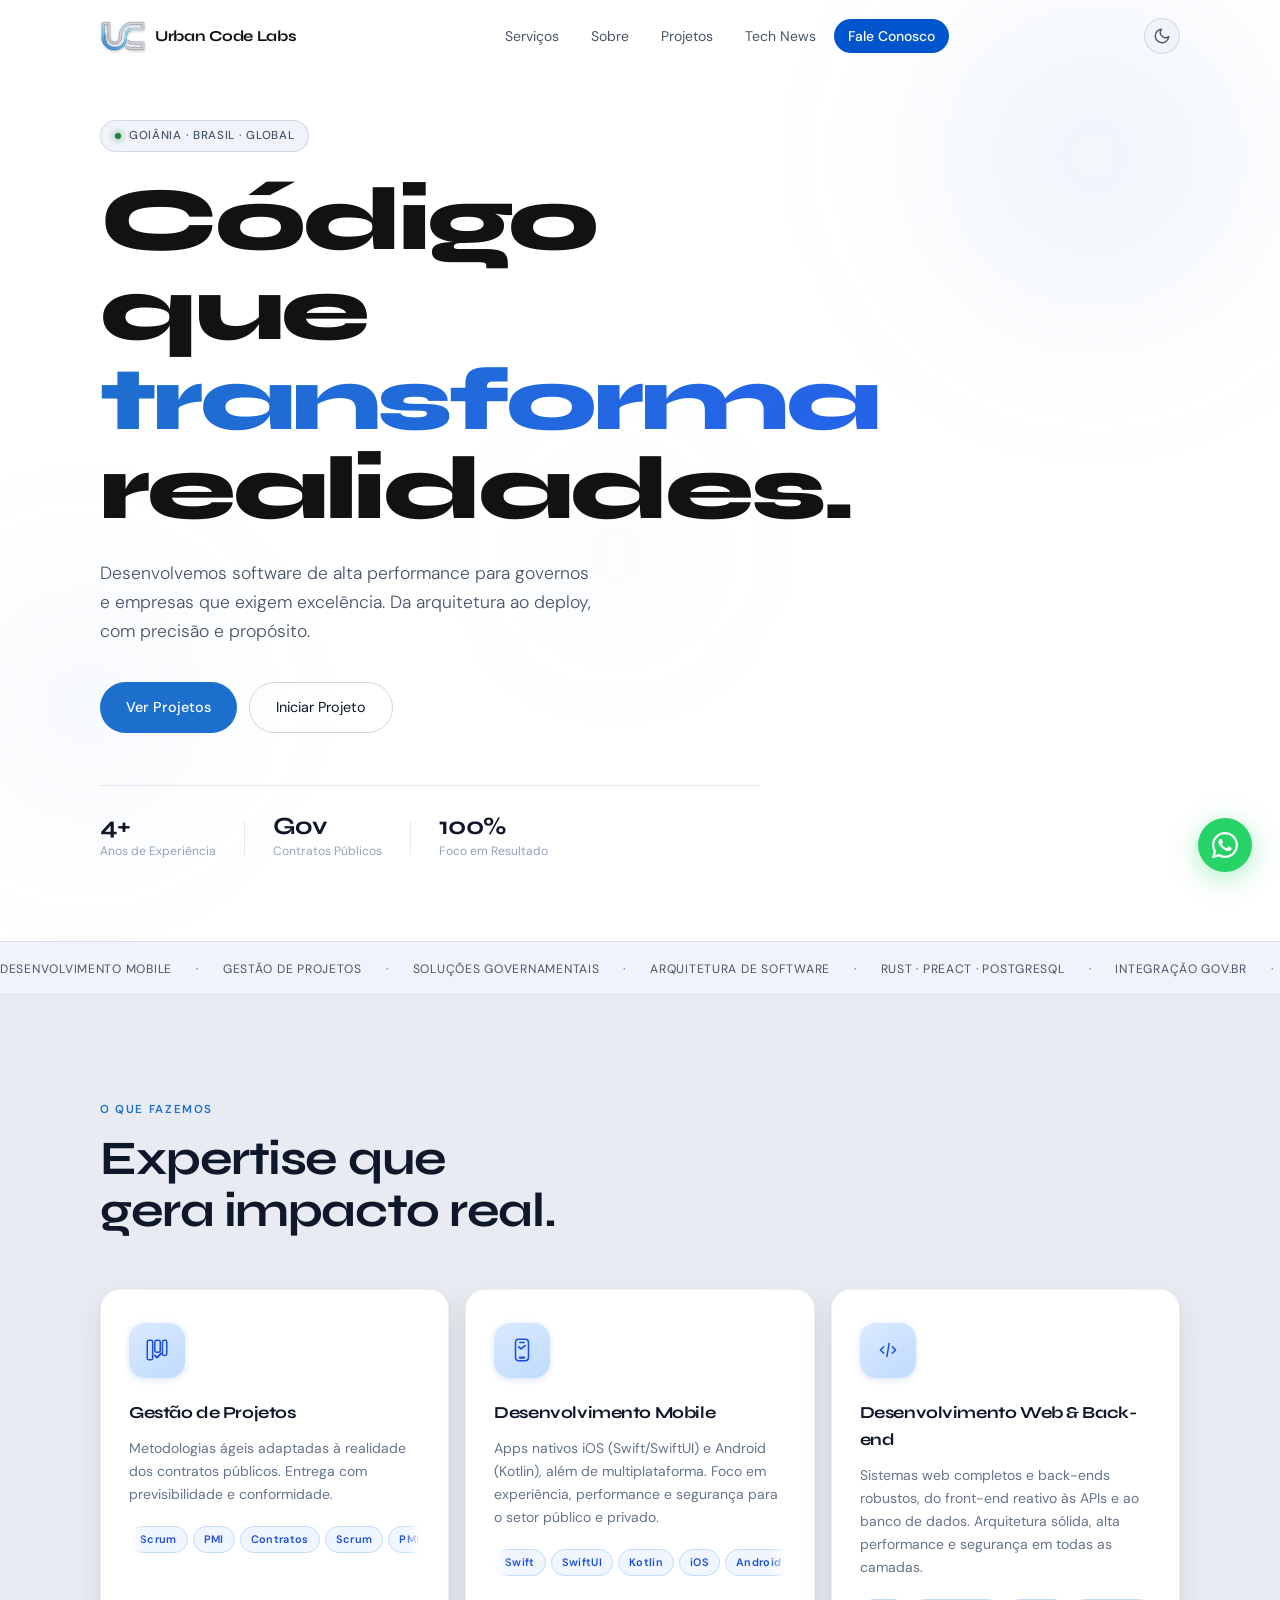
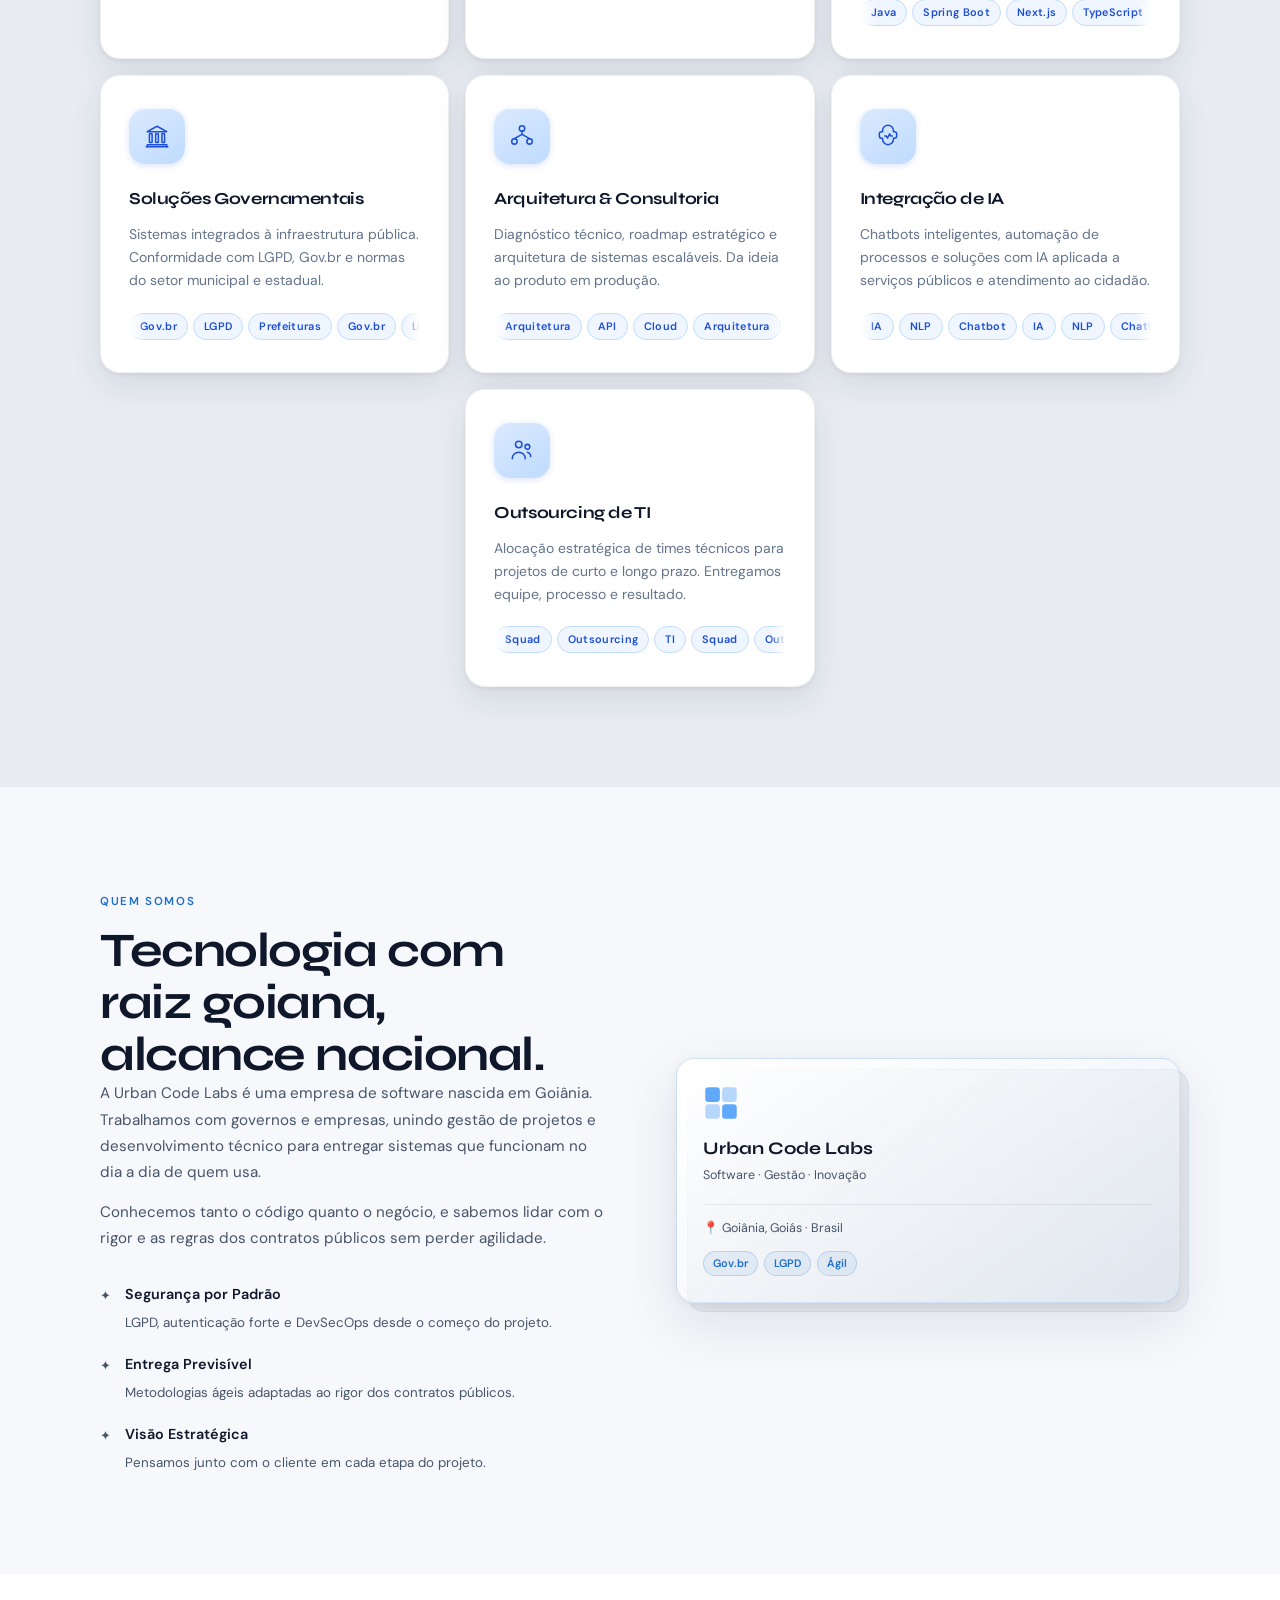
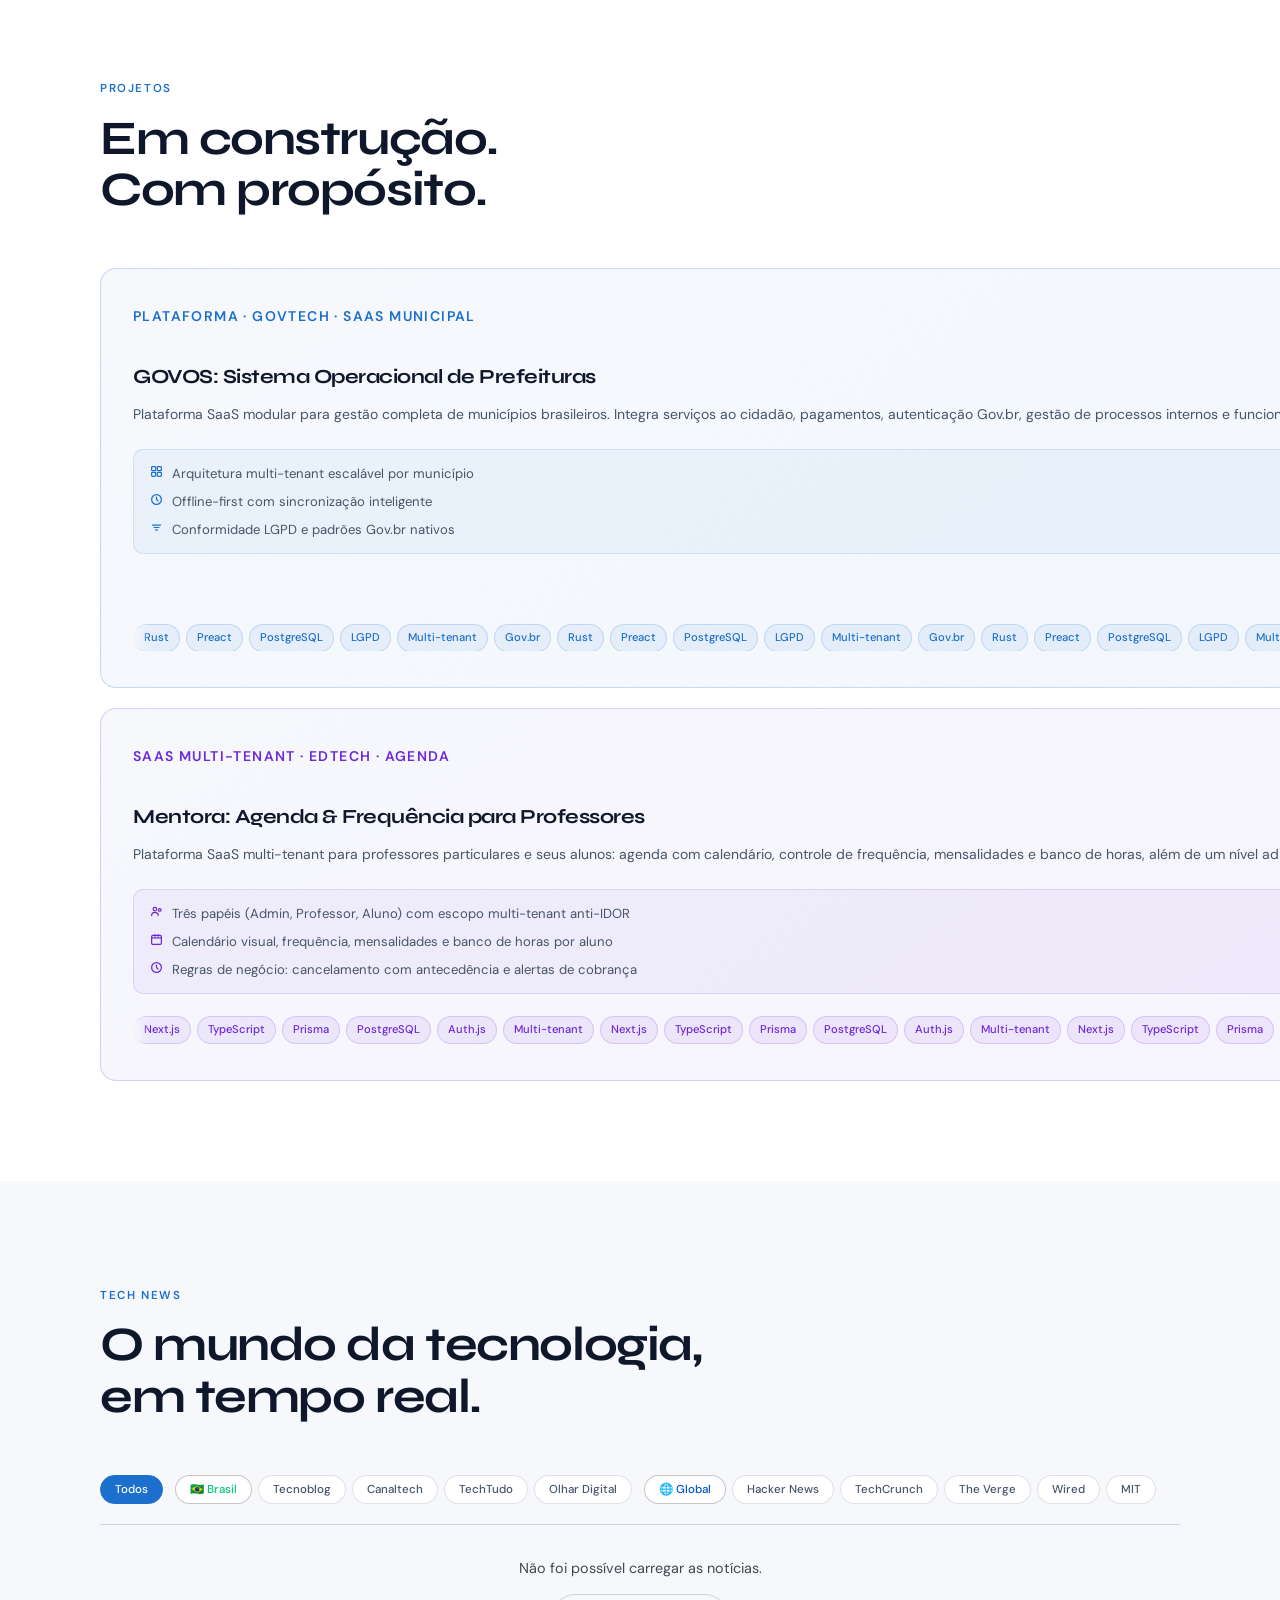
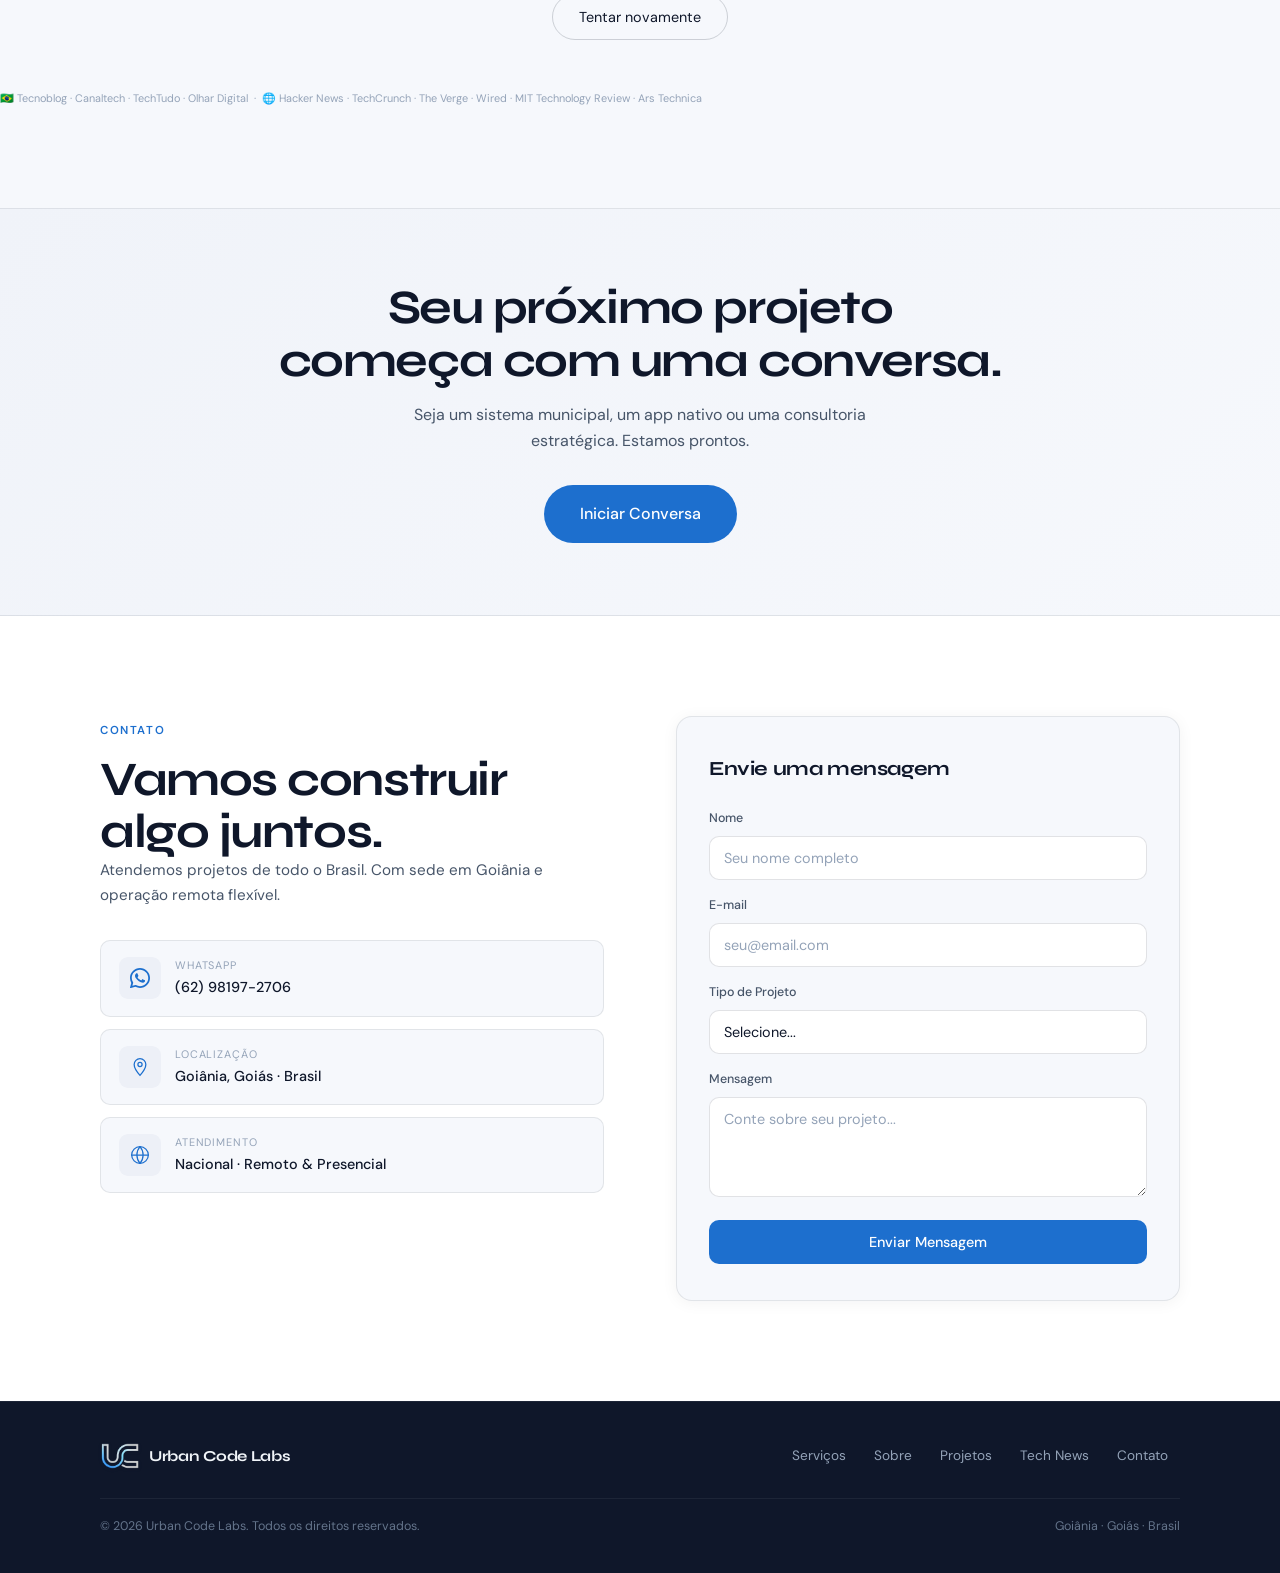
==== commit 6ccac718: "refactor: copy do Sobre mais natural (menos boosters/template) Co-Authored-By: Claude Opus 4.8 <nore" ====
--- a/index.html
+++ b/index.html
@@ -337,17 +337,17 @@
             <p class="section-tag">Quem Somos</p>
             <h2 id="sobre-title" class="section-title">Tecnologia com<br/>raiz goiana,<br/>alcance nacional.</h2>
             <p class="about-text">
-              A Urban Code Labs nasceu em Goiânia com uma missão clara: elevar o padrão de software no setor público e privado. Combinamos gestão profissional de projetos com desenvolvimento técnico de alto nível para entregar soluções que realmente funcionam.
+              A Urban Code Labs é uma empresa de software nascida em Goiânia. Trabalhamos com governos e empresas, unindo gestão de projetos e desenvolvimento técnico para entregar sistemas que funcionam no dia a dia de quem usa.
             </p>
             <p class="about-text">
-              Nosso time entende tanto o código quanto o negócio, e sabe navegar a complexidade dos contratos governamentais com segurança e precisão.
+              Conhecemos tanto o código quanto o negócio, e sabemos lidar com o rigor e as regras dos contratos públicos sem perder agilidade.
             </p>
             <ul class="about-pillars" aria-label="Nossos pilares">
               <li class="pillar">
                 <span class="pillar-icon" aria-hidden="true">✦</span>
                 <div>
                   <strong>Segurança por Padrão</strong>
-                  <span>LGPD, autenticação robusta e práticas DevSecOps em todo projeto.</span>
+                  <span>LGPD, autenticação forte e DevSecOps desde o começo do projeto.</span>
                 </div>
               </li>
               <li class="pillar">
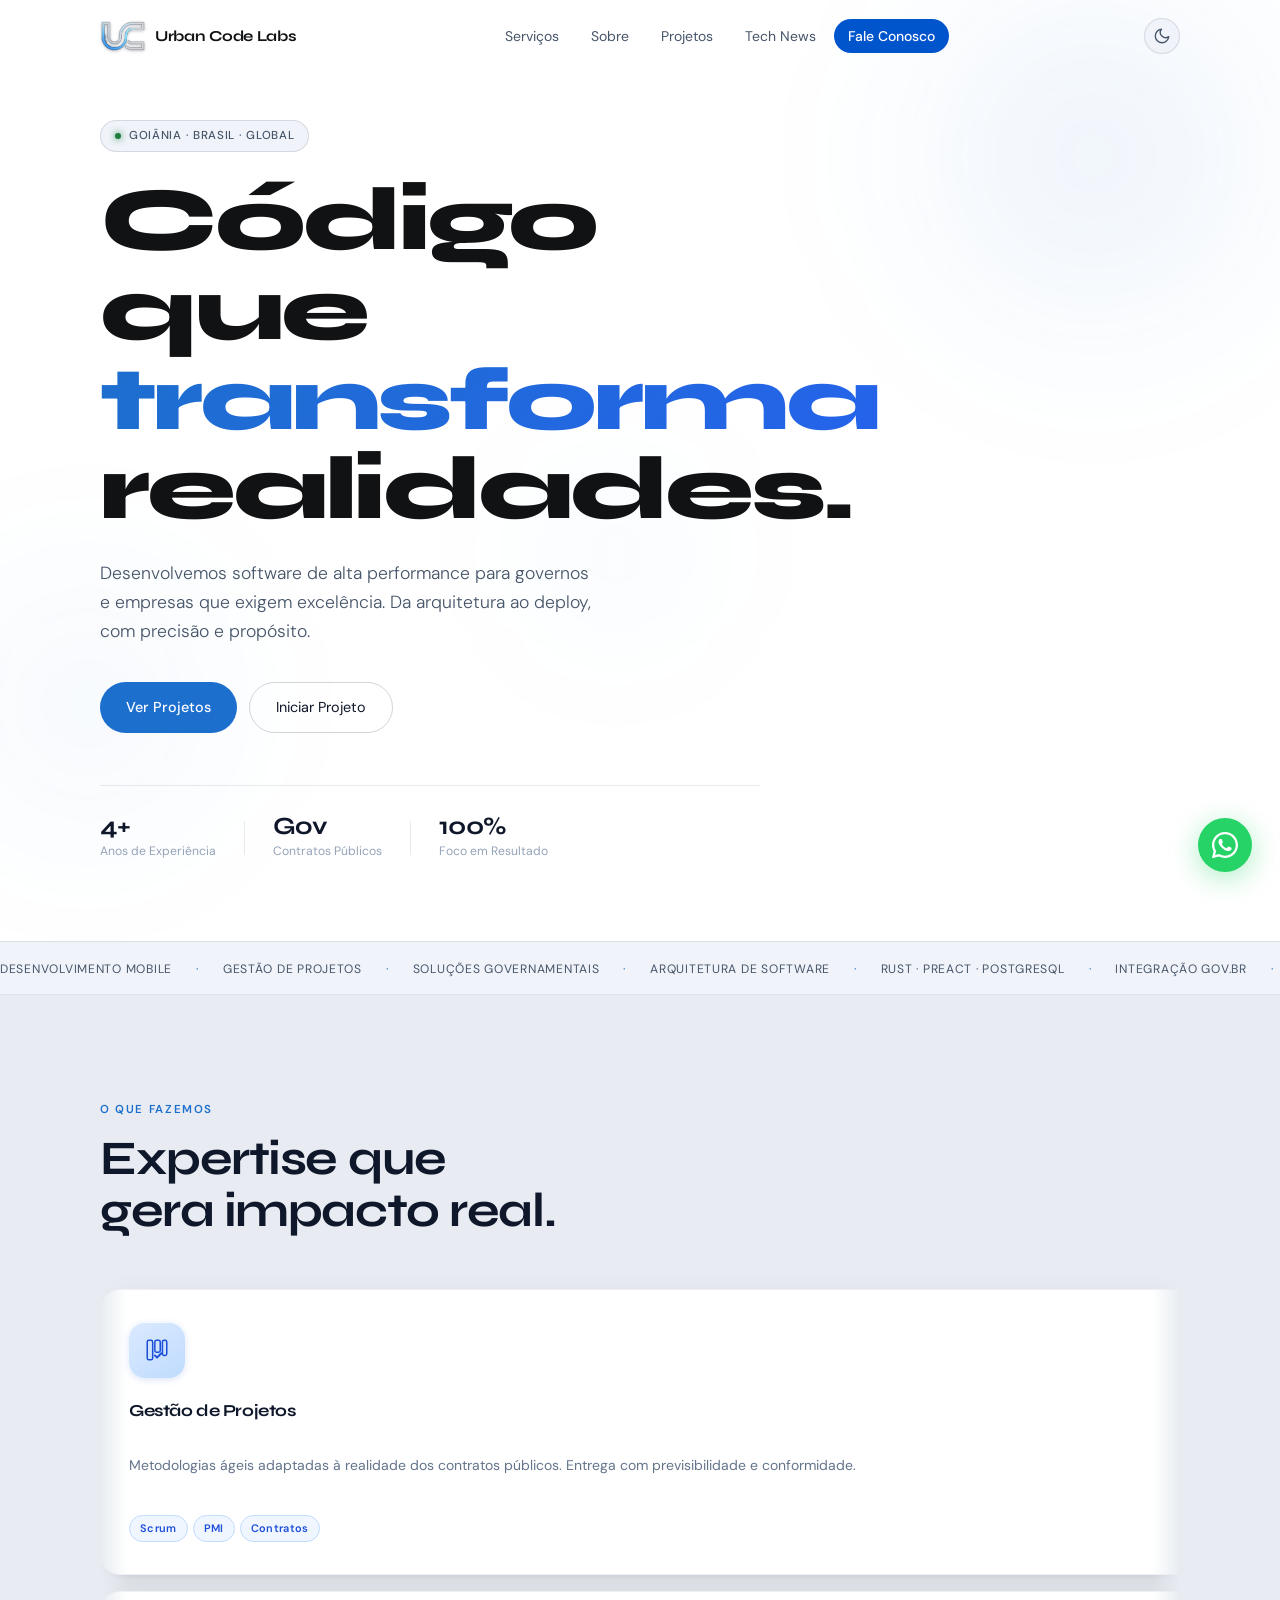
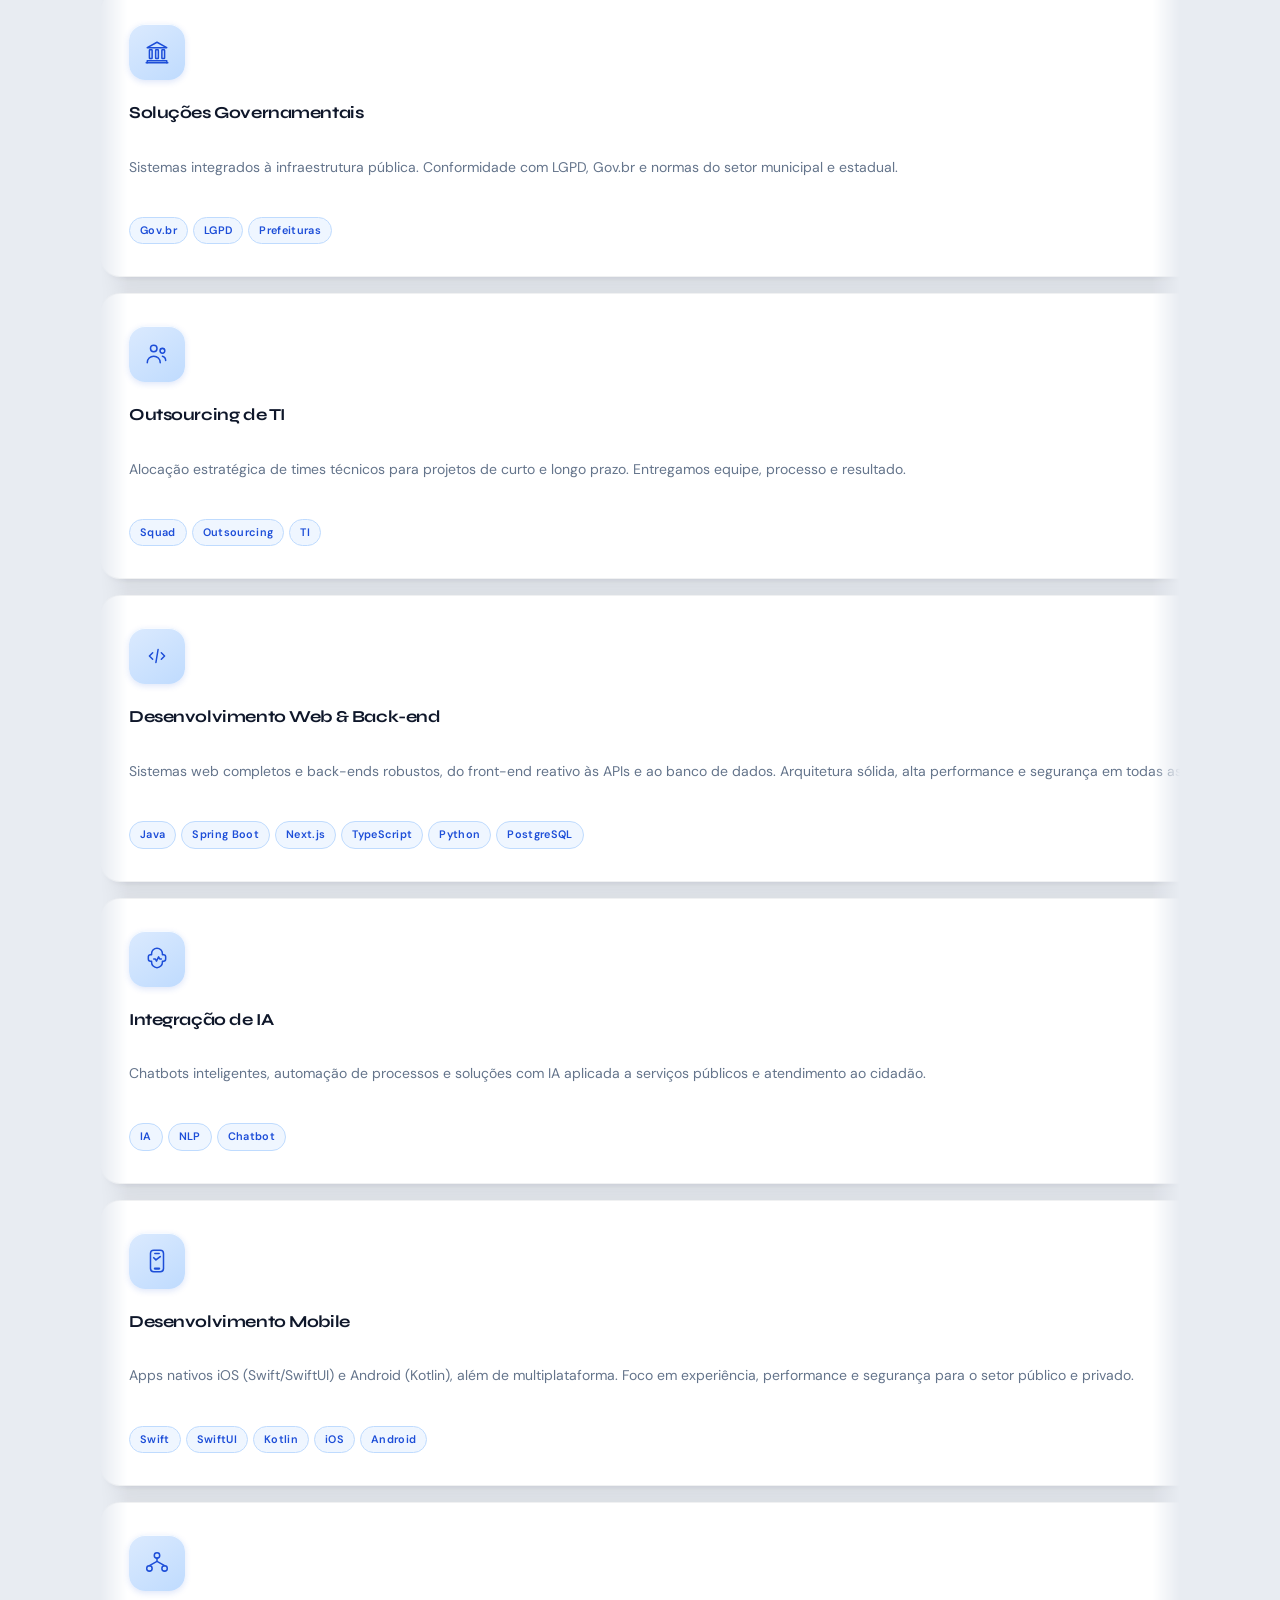
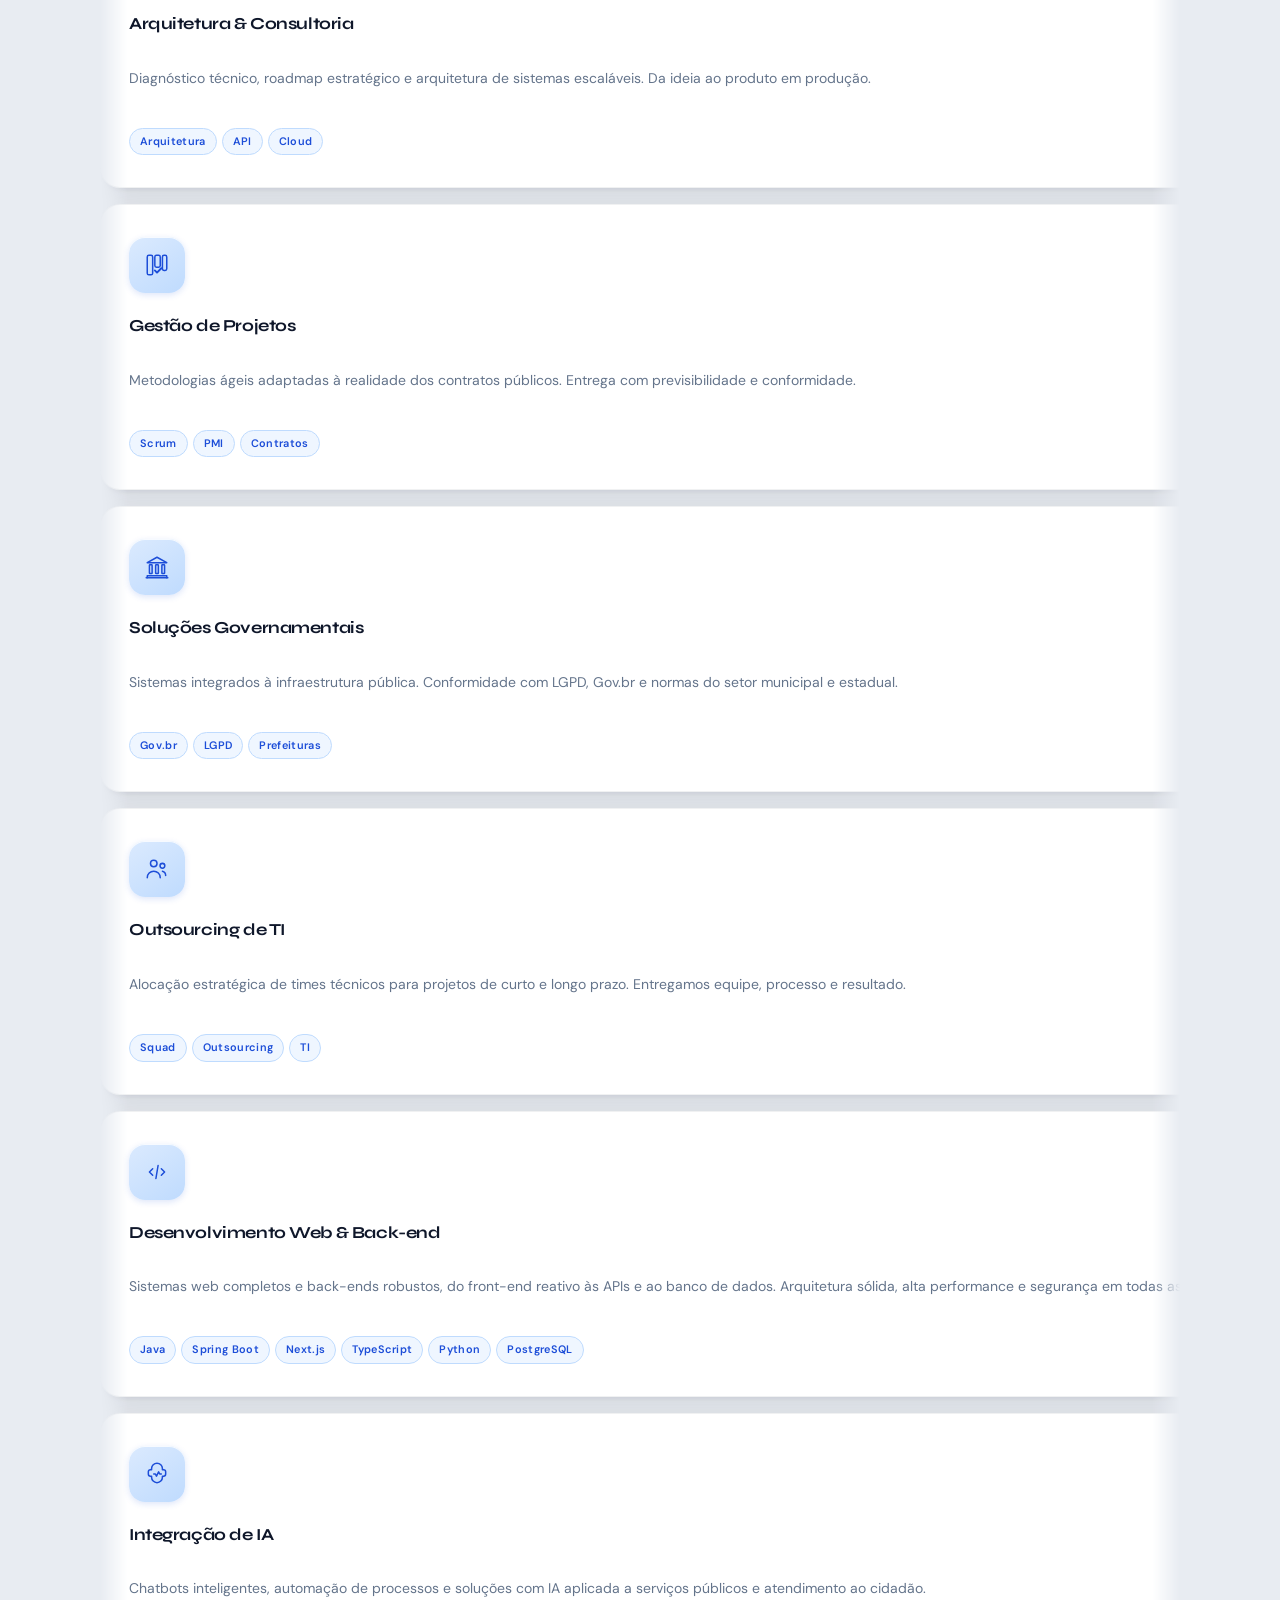
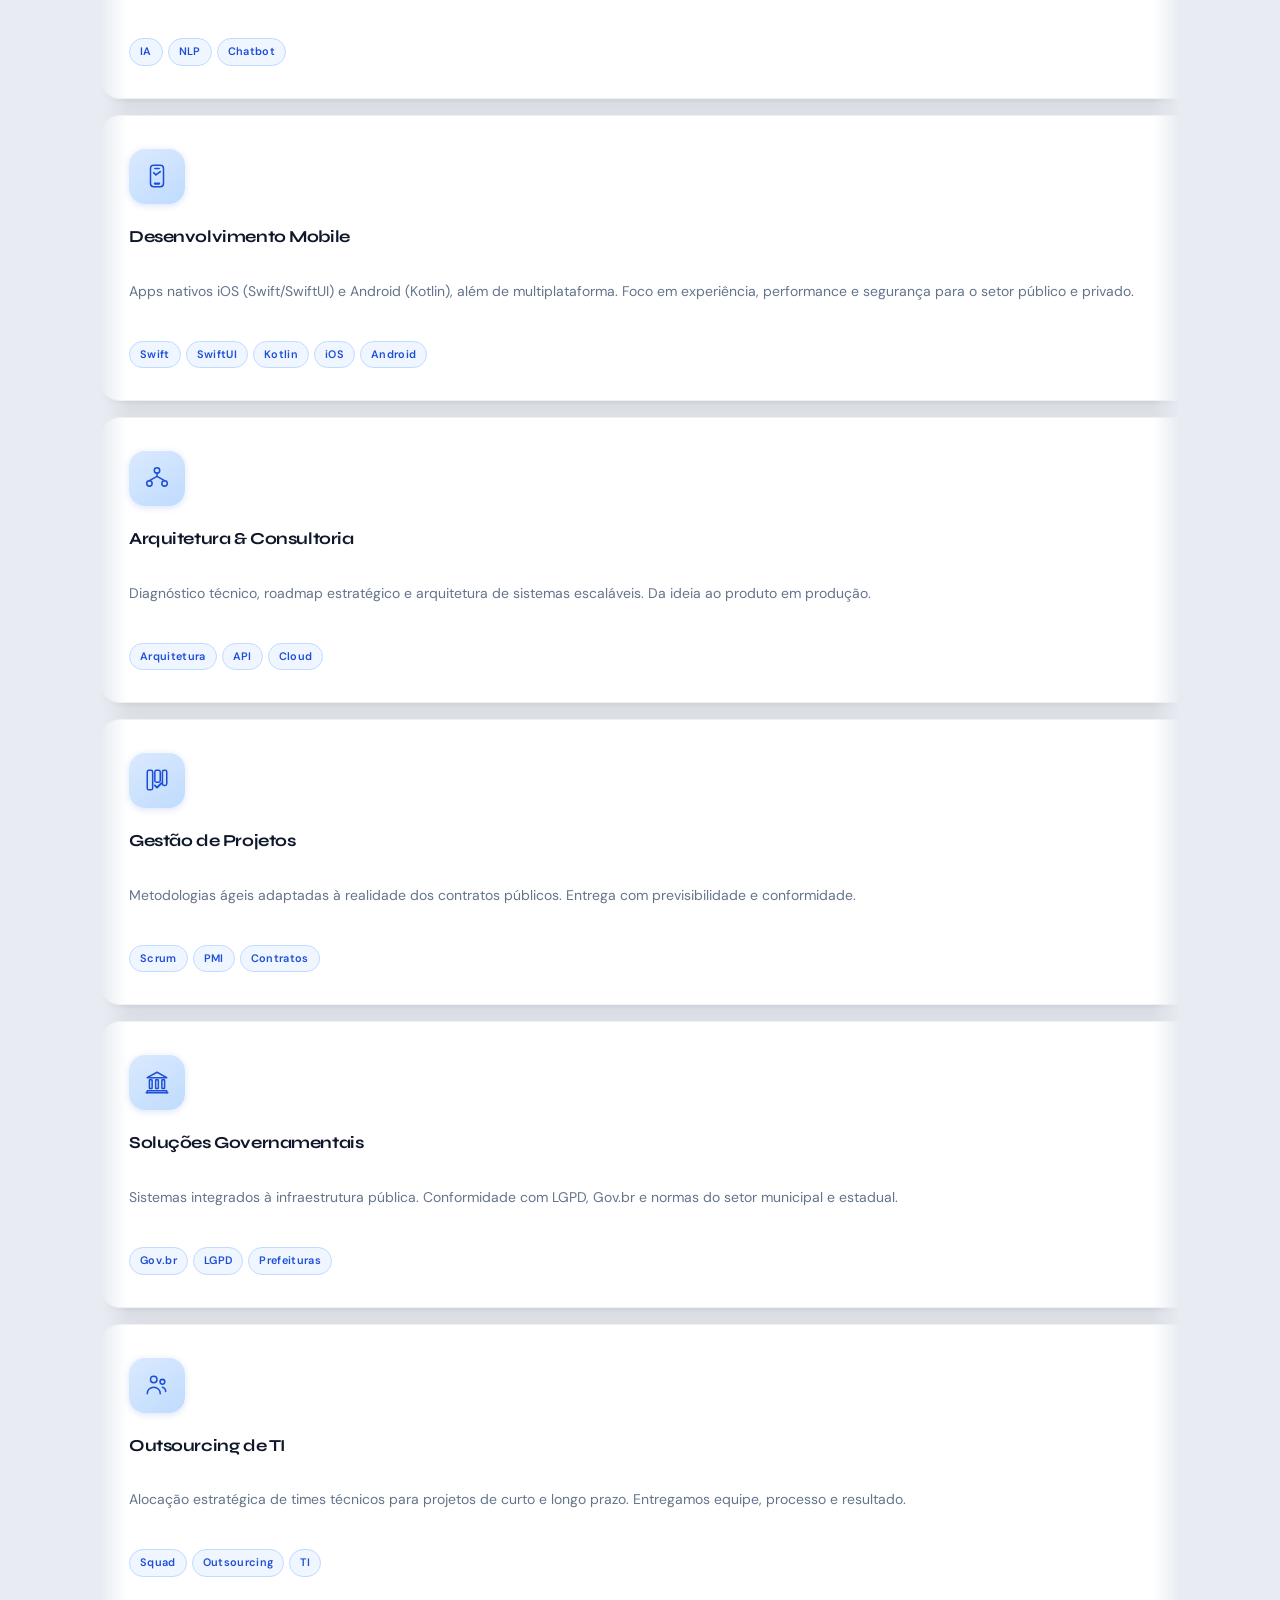
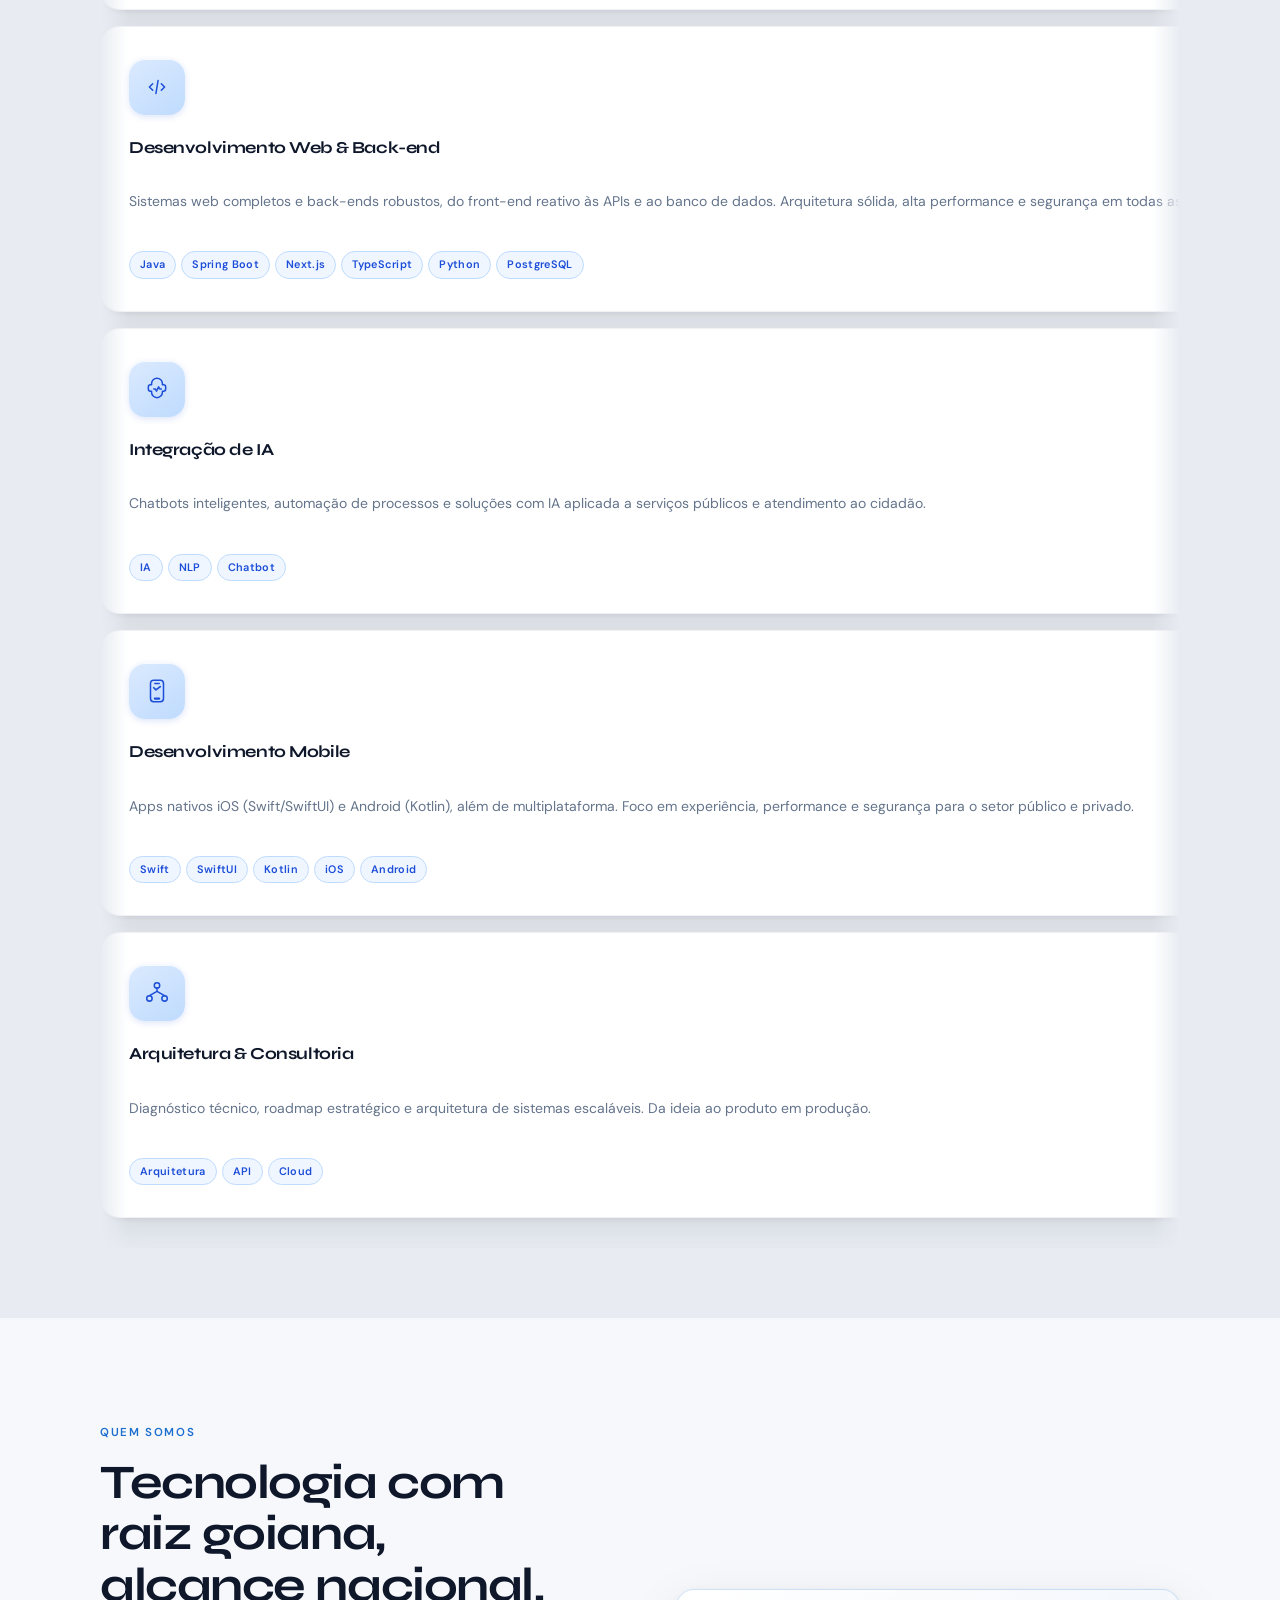
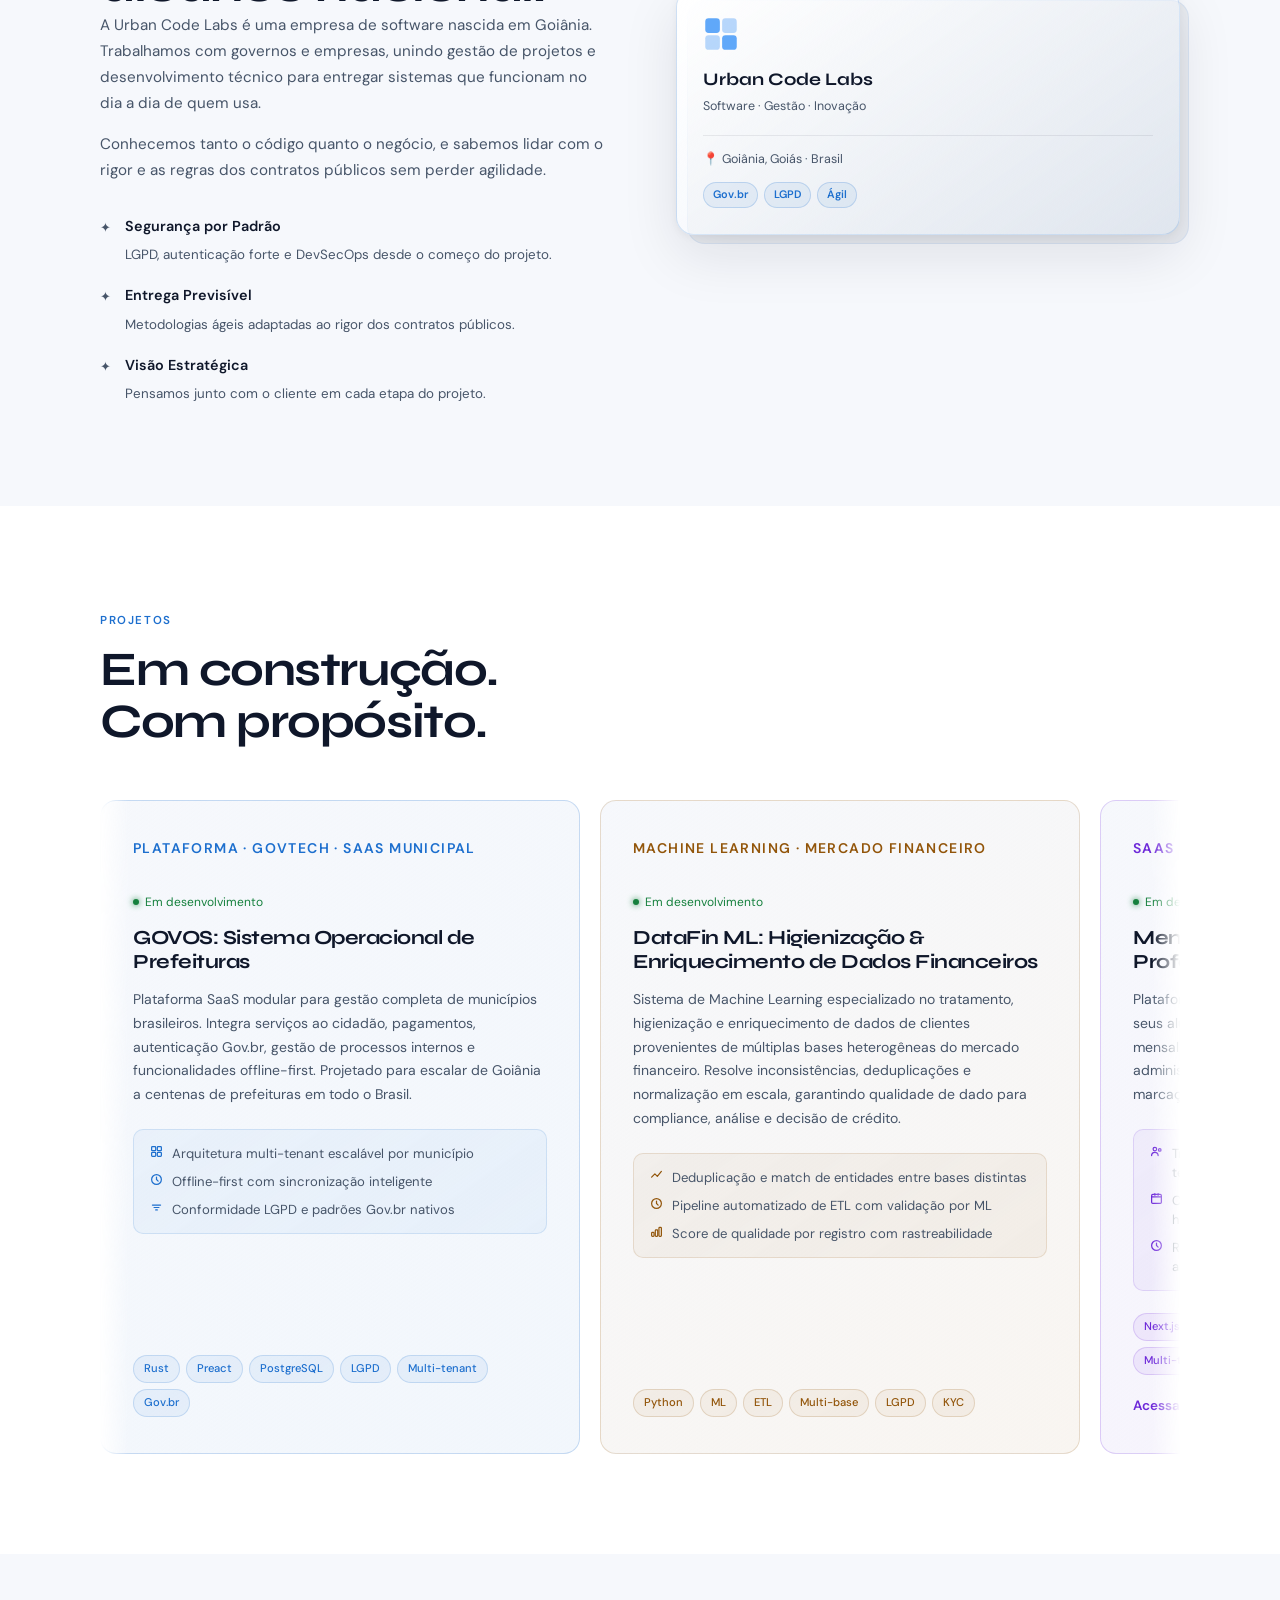
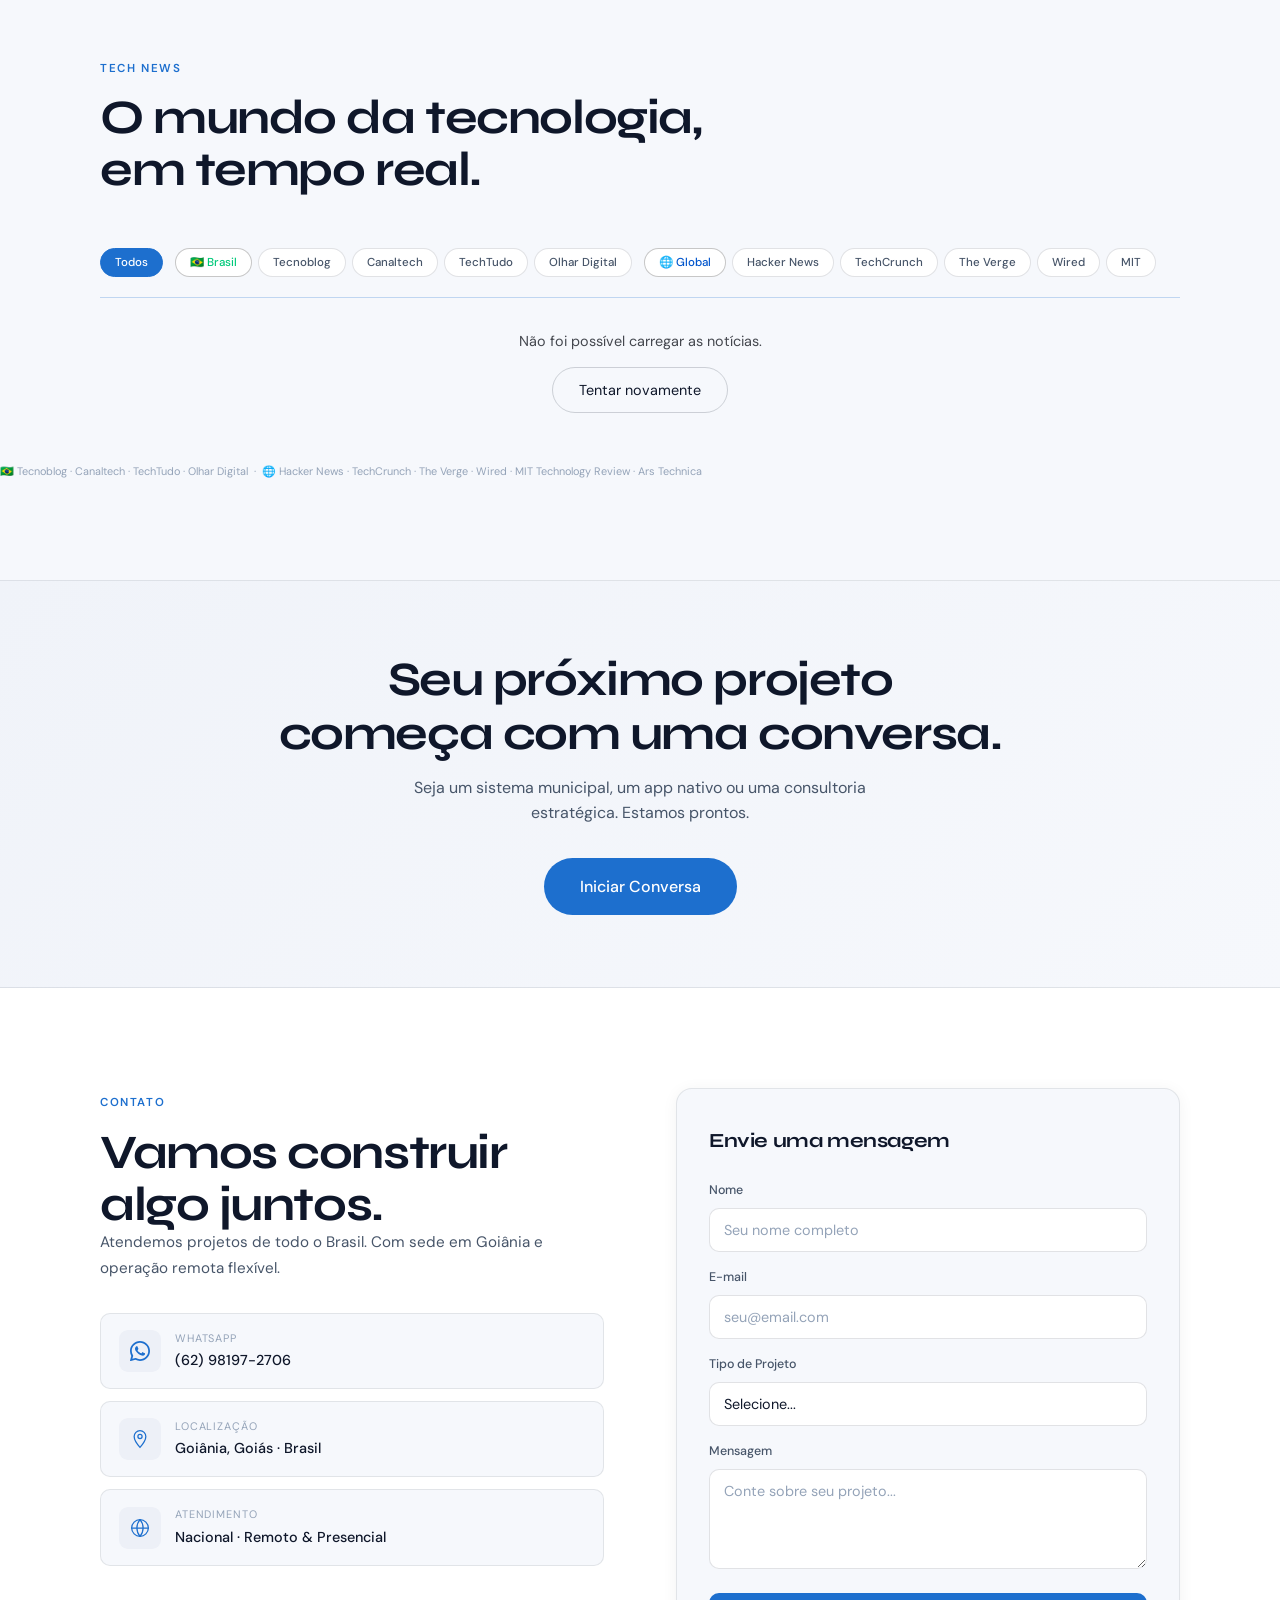
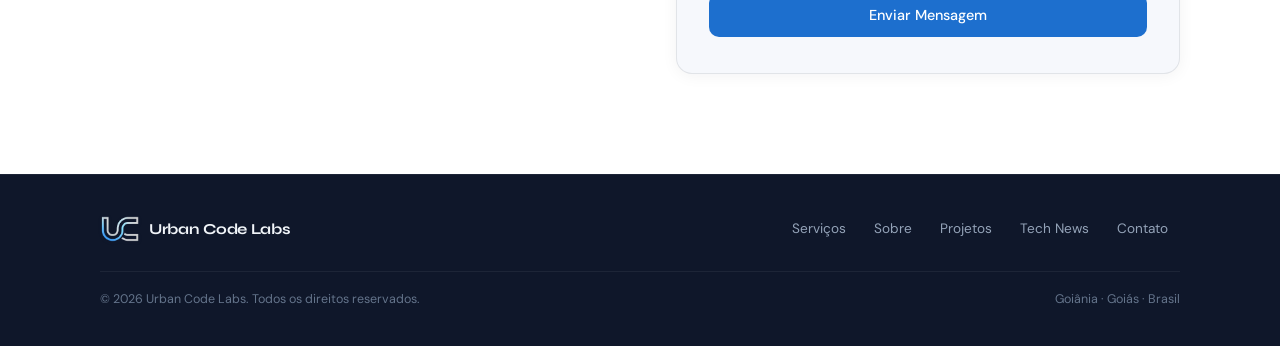
==== commit b6dd7945: "feat: link "Acessar plataforma" no card do Mentora - card Mentora ganha CTA -> https://app.urbancode" ====
--- a/index.html
+++ b/index.html
@@ -504,6 +504,10 @@
             <ul class="project-stack" aria-label="Tecnologias">
               <li>Next.js</li><li>TypeScript</li><li>Prisma</li><li>PostgreSQL</li><li>Auth.js</li><li>Multi-tenant</li>
             </ul>
+            <a href="https://app.urbancodelabs.com.br/" target="_blank" rel="noopener noreferrer" class="project-cta" aria-label="Acessar a plataforma Mentora (abre em nova aba)">
+              Acessar plataforma
+              <svg width="14" height="14" viewBox="0 0 16 16" fill="none" stroke="currentColor" stroke-width="1.8" stroke-linecap="round" stroke-linejoin="round" aria-hidden="true"><path d="M5 11l6-6M6 5h5v5"/></svg>
+            </a>
           </article>
 
         </div>
--- a/style.css
+++ b/style.css
@@ -520,6 +520,8 @@
   border: 1px solid var(--border);
   border-radius: var(--radius);
   padding: 28px 24px;
+  display: flex;
+  flex-direction: column;
   transition: background var(--t) var(--ease), border-color var(--t) var(--ease),
               transform var(--t) var(--ease), box-shadow var(--t) var(--ease);
 }
@@ -556,6 +558,8 @@
   font-size: 1rem;
   font-weight: 600;
   color: var(--text);
+  line-height: 1.3;
+  min-height: 2.6em;   /* reserva 2 linhas p/ o texto começar sempre no mesmo ponto */
   margin-bottom: 10px;
   letter-spacing: -0.02em;
 }
@@ -563,38 +567,39 @@
   font-size: 0.855rem;
   color: var(--text2);
   line-height: 1.62;
-  margin-bottom: 18px;
+  margin: auto 0;   /* texto centralizado no espaço entre título e tags */
 }
 .service-tags {
   display: flex;
   gap: 5px;
   flex-wrap: wrap;
-}
-
-/* ---- CARROSSEL INFINITO DAS TAGS (serviços + projetos) — ativado via JS ---- */
-.tag-marquee {
+  padding-top: 18px;   /* tags sempre coladas no rodapé (empurradas pela margem auto do texto) */
+}
+
+/* ---- CARROSSEL INFINITO DOS CARDS (serviços + projetos) — ativado via JS ---- */
+.cards-marquee {
   overflow: hidden;
-  -webkit-mask-image: linear-gradient(90deg, transparent 0, #000 16px, #000 calc(100% - 16px), transparent 100%);
-          mask-image: linear-gradient(90deg, transparent 0, #000 16px, #000 calc(100% - 16px), transparent 100%);
-}
-.tag-marquee:has(> .project-stack) { margin-top: auto; }
-.tag-marquee > .service-tags,
-.tag-marquee > .project-stack {
+  /* respiro vertical p/ a sombra/borda dos cards não ser cortada (compensado pela margem) */
+  padding: 30px 0;
+  margin: -30px 0;
+  cursor: grab;
+  touch-action: pan-y;
+  -webkit-mask-image: linear-gradient(90deg, transparent 0, #000 28px, #000 calc(100% - 28px), transparent 100%);
+          mask-image: linear-gradient(90deg, transparent 0, #000 28px, #000 calc(100% - 28px), transparent 100%);
+}
+.cards-marquee.grabbing { cursor: grabbing; }
+.cards-marquee.grabbing, .cards-marquee.grabbing * { user-select: none; }
+.services-grid.is-marquee,
+.projects-grid.is-marquee {
+  display: flex;
   flex-wrap: nowrap;
+  align-items: stretch;
   width: max-content;
-  margin-top: 0;
-  animation: tag-scroll var(--dur, 20s) linear infinite;
+  gap: 20px;
   will-change: transform;
 }
-.tag-marquee > .service-tags > li,
-.tag-marquee > .project-stack > li { flex: 0 0 auto; white-space: nowrap; }
-.tag-marquee:hover > .service-tags,
-.tag-marquee:hover > .project-stack { animation-play-state: paused; }
-@keyframes tag-scroll { to { transform: translateX(calc(-1 * var(--shift, 50%))); } }
-@media (prefers-reduced-motion: reduce) {
-  .tag-marquee > .service-tags,
-  .tag-marquee > .project-stack { animation: none; transform: none; }
-}
+.services-grid.is-marquee > .service-card { flex: 0 0 min(86vw, 340px); }
+.projects-grid.is-marquee > .project-card { flex: 0 0 min(90vw, 480px); }
 .service-tags li {
   font-size: 0.68rem;
   font-weight: 500;
@@ -752,6 +757,7 @@
   color: var(--text);
   letter-spacing: -0.025em;
   line-height: 1.2;
+  min-height: 2.4em;   /* reserva 2 linhas p/ alinhar o conteúdo entre os cards */
   margin-bottom: 14px;
 }
 .project-card p {
@@ -797,6 +803,24 @@
   flex-wrap: wrap;
   margin-top: auto;
 }
+/* link "Acessar plataforma" (card Mentora) */
+.project-cta {
+  align-self: flex-start;
+  display: inline-flex;
+  align-items: center;
+  gap: 7px;
+  margin-top: 20px;
+  font-size: 0.85rem;
+  font-weight: 600;
+  color: #a78bfa;
+  text-decoration: none;
+  transition: gap var(--t) var(--ease), color var(--t) var(--ease);
+}
+.project-cta svg { transition: transform var(--t) var(--ease); }
+.project-cta:hover { gap: 10px; color: #c4b5fd; }
+.project-cta:hover svg { transform: translate(2px, -2px); }
+[data-theme="light"] .project-cta { color: #6d28d9; }
+[data-theme="light"] .project-cta:hover { color: #5b21b6; }
 .project-stack li {
   font-size: 0.7rem;
   font-weight: 500;
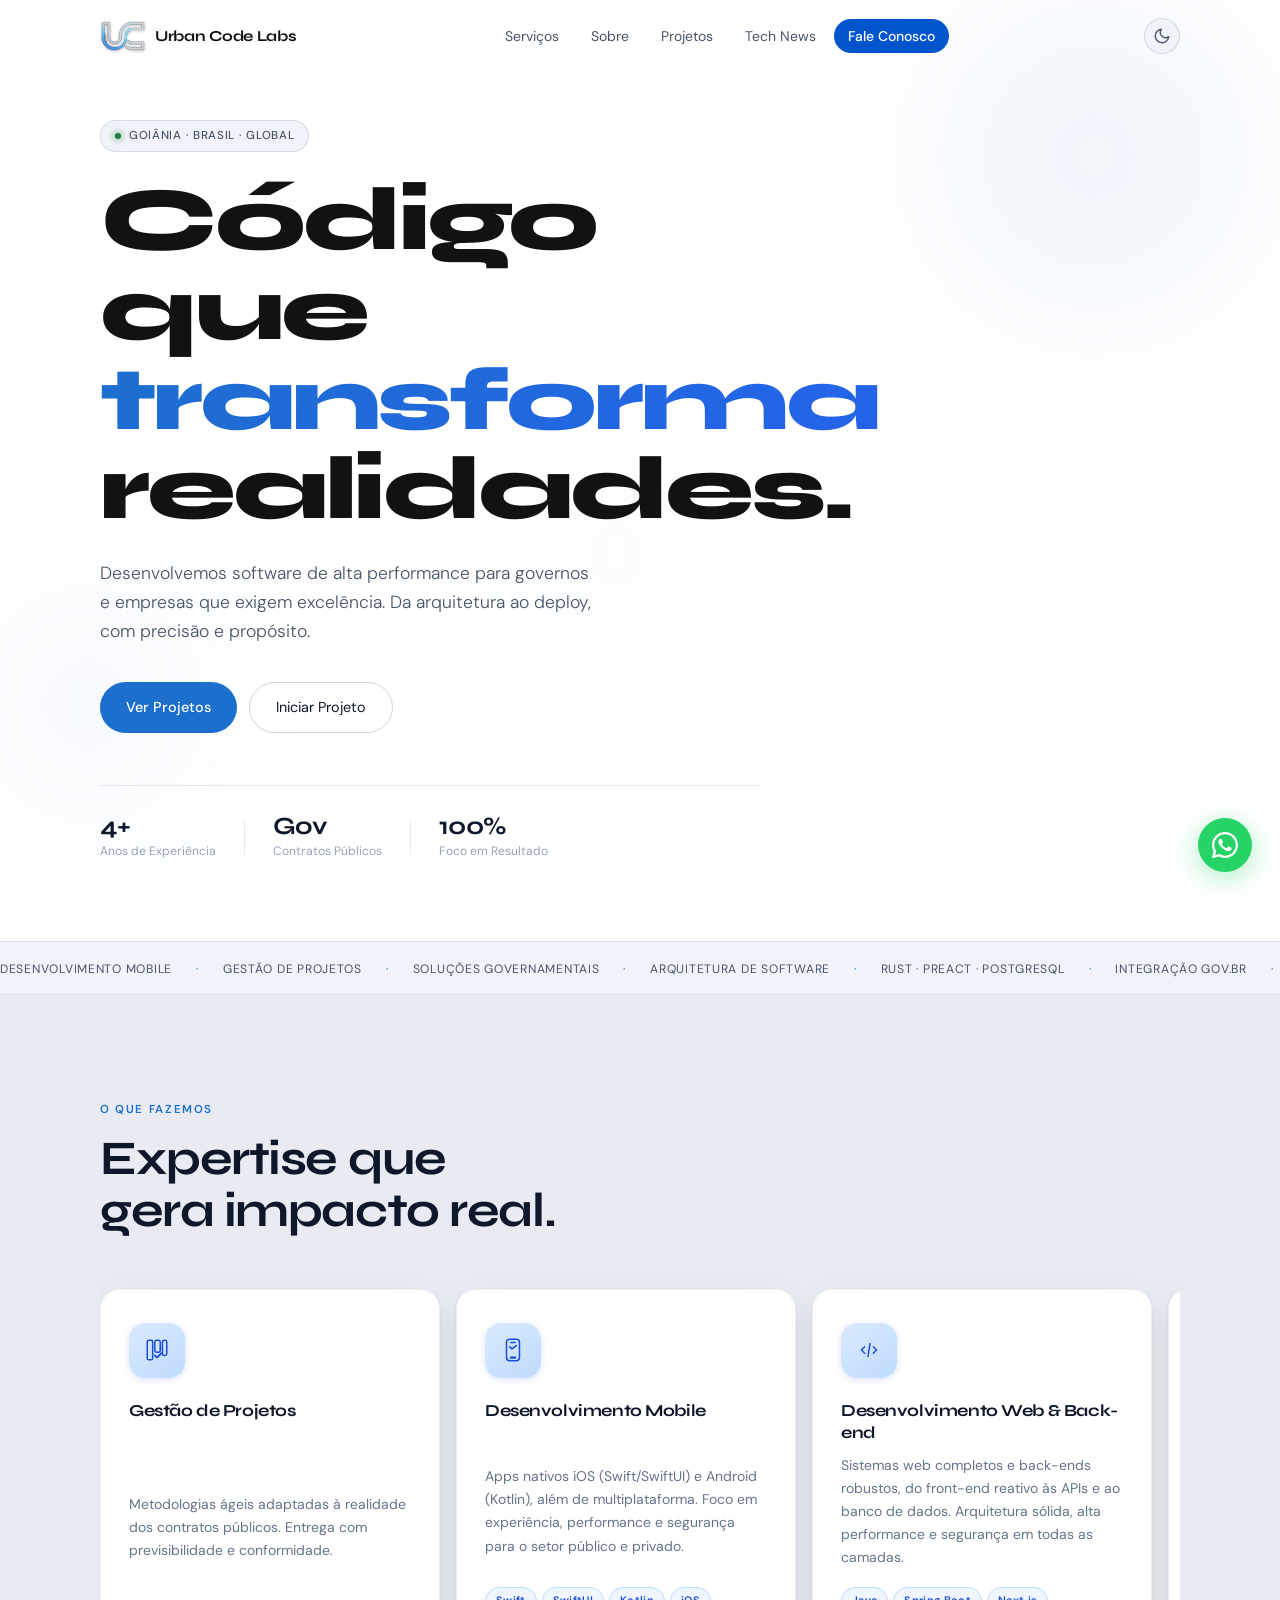
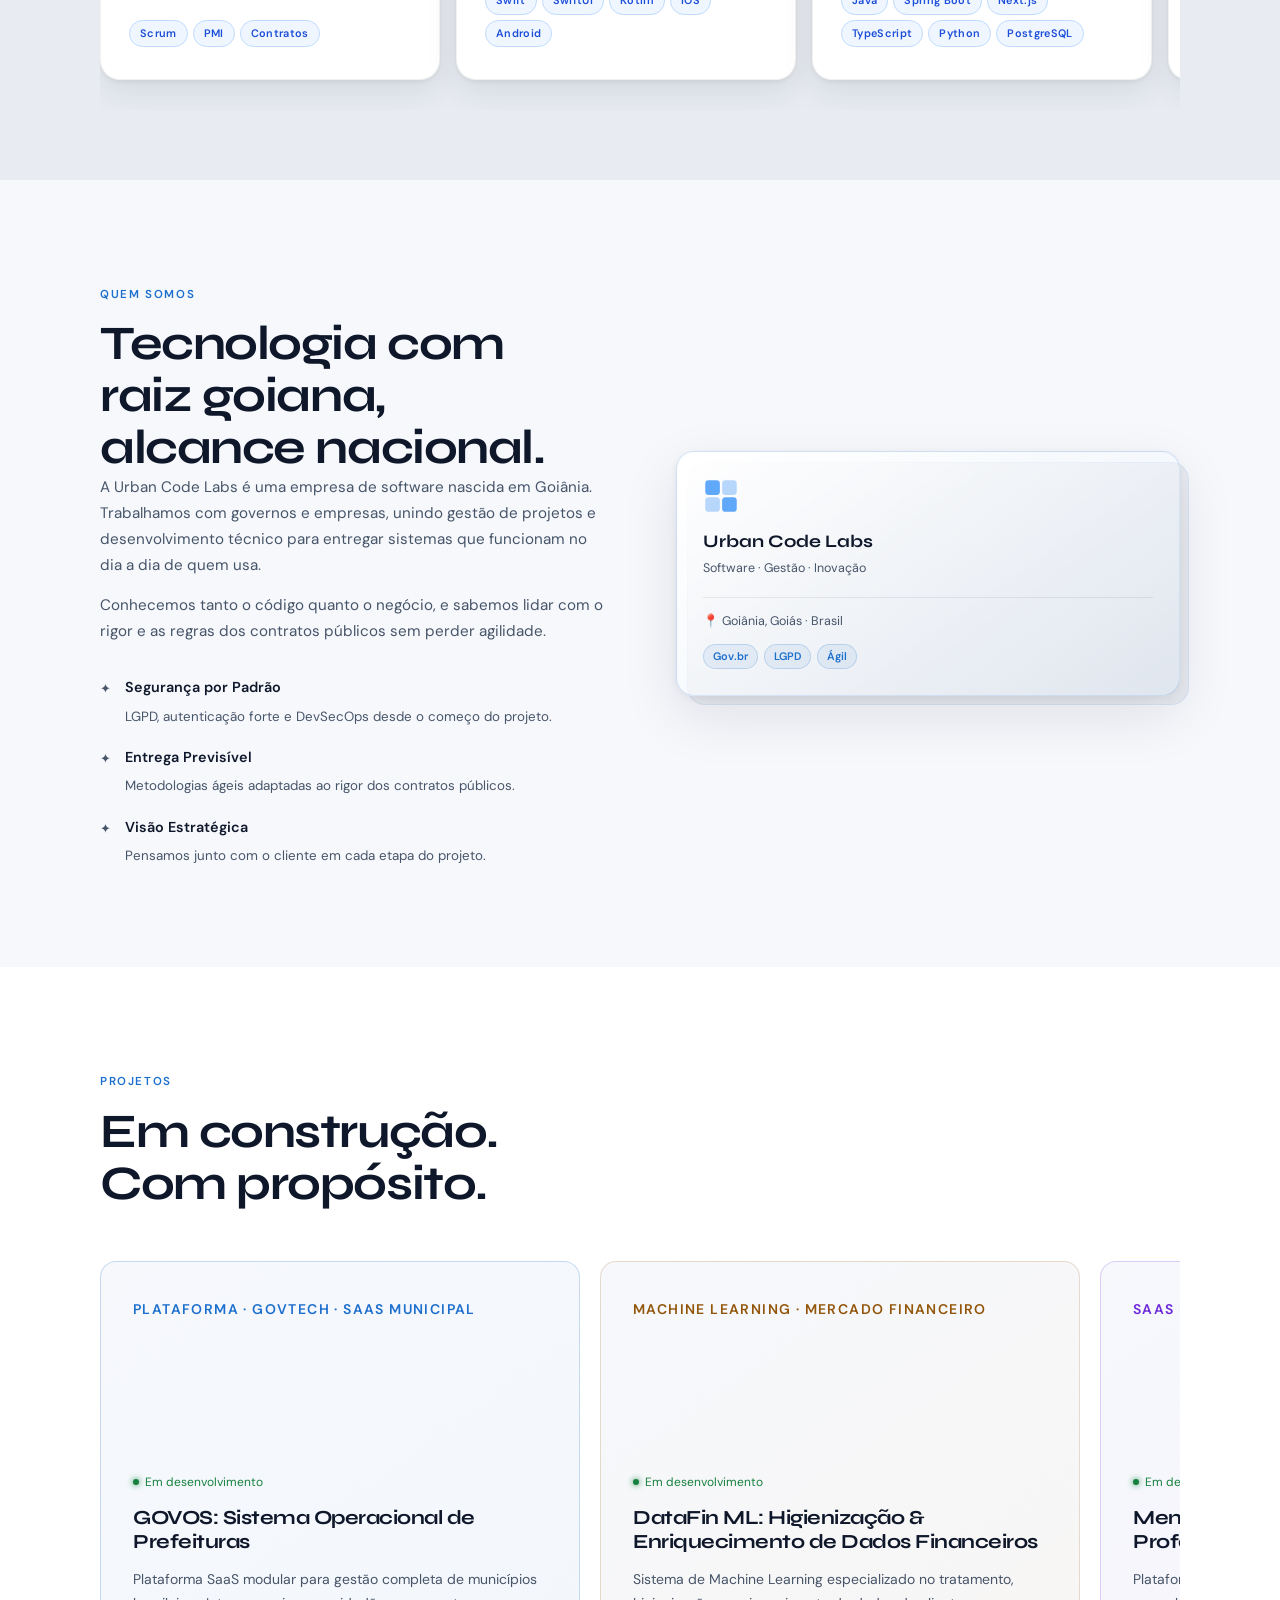
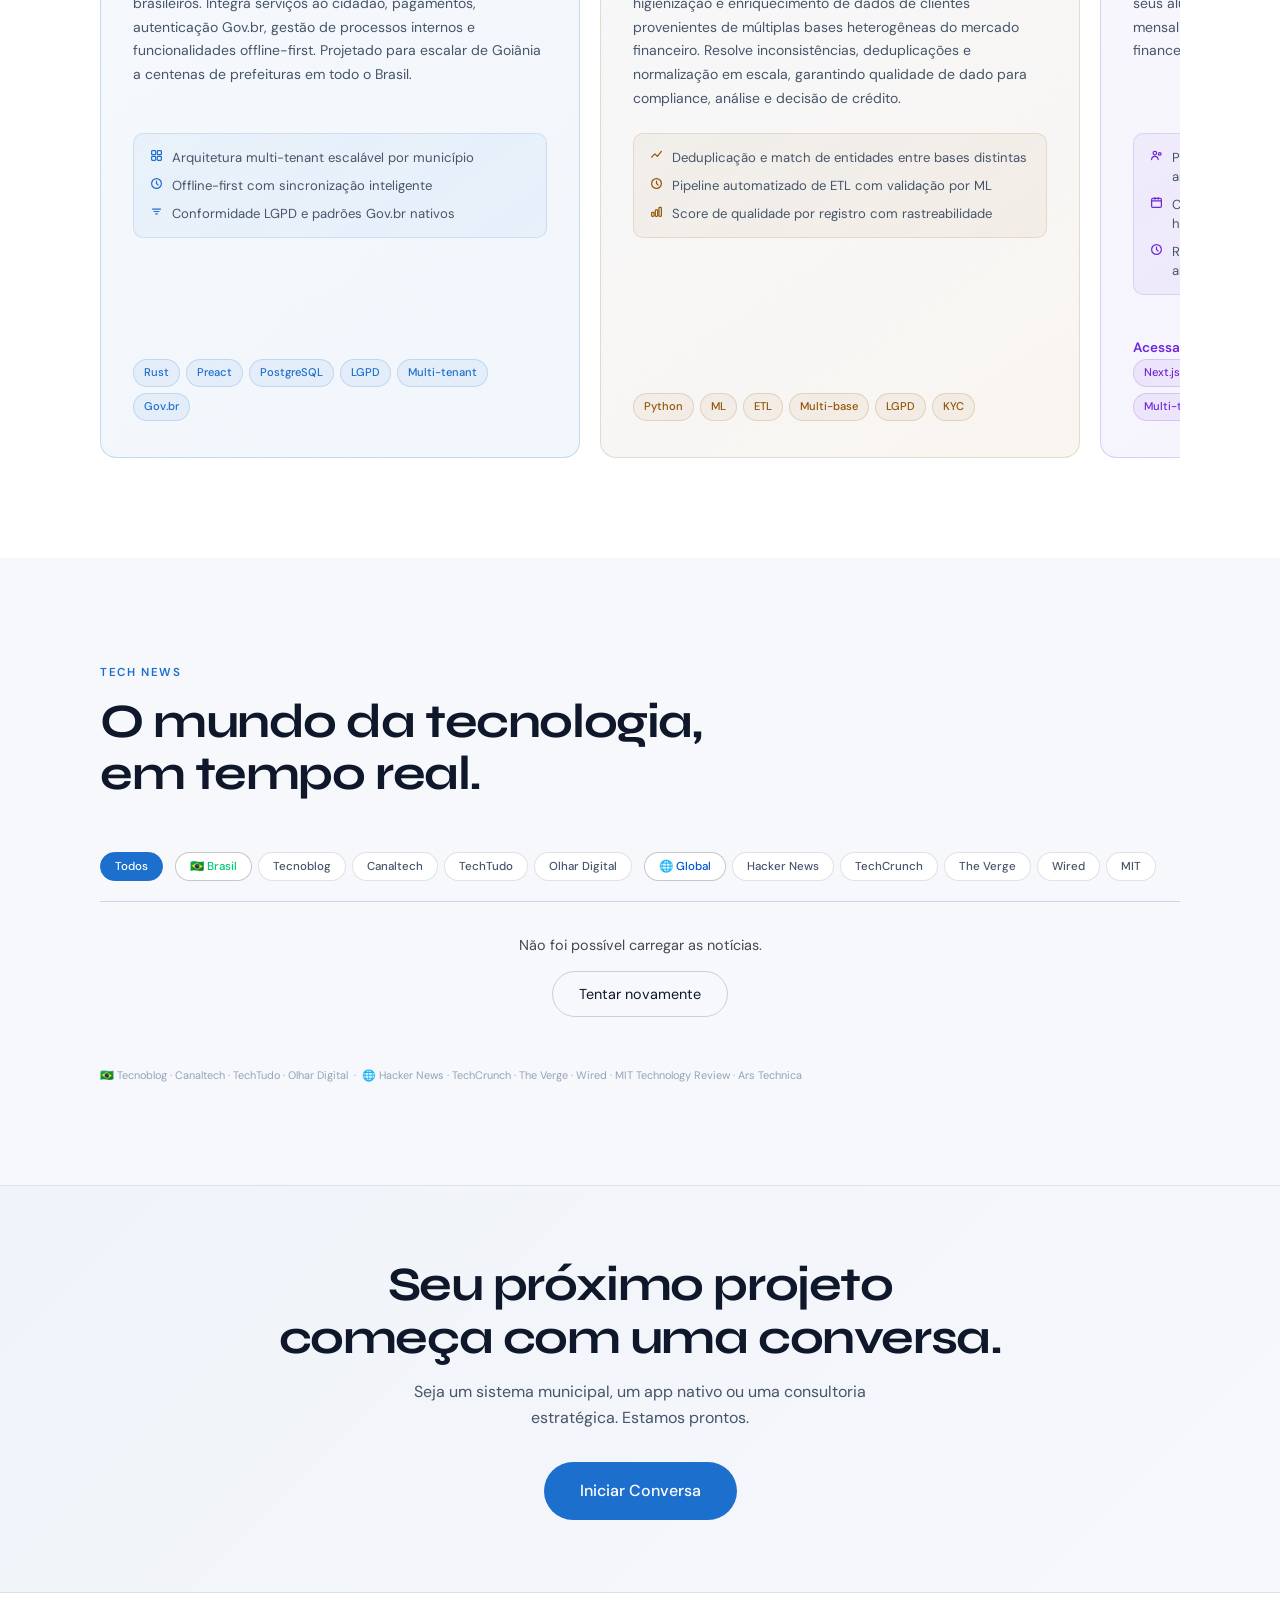
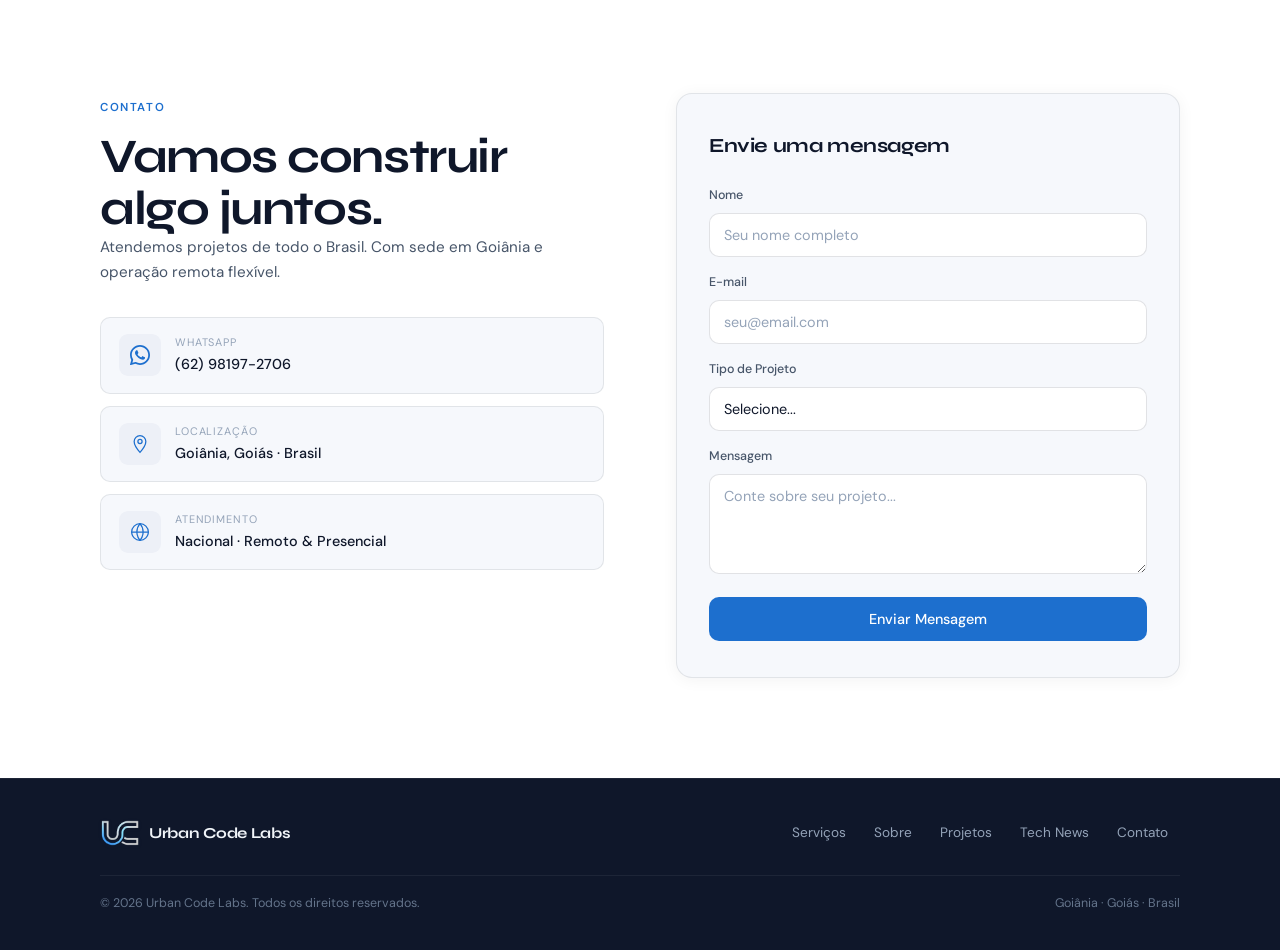
==== commit 0d266ac2: "fix: carrossel no tema claro + alinhamento dos cards de projeto + news contida - tema claro: remove " ====
--- a/index.html
+++ b/index.html
@@ -480,13 +480,13 @@
               </div>
             </div>
             <h3>Mentora: Agenda &amp; Frequência para Professores</h3>
-            <p>Plataforma SaaS multi-tenant para professores particulares e seus alunos: agenda com calendário, controle de frequência, mensalidades e banco de horas, além de um nível administrativo que cadastra e cobra os professores. Da marcação da aula ao financeiro, num fluxo só.</p>
+            <p>Plataforma SaaS multi-tenant para professores particulares e seus alunos: agenda com calendário, controle de frequência, mensalidades e banco de horas. Da marcação da aula ao financeiro, num fluxo só.</p>
             <ul class="project-highlights" aria-label="Destaques do projeto">
               <li>
                 <span class="hi-icon" aria-hidden="true">
                   <svg width="13" height="13" viewBox="0 0 16 16" fill="none" stroke="currentColor" stroke-width="1.5"><circle cx="6" cy="5" r="2.2"/><path d="M2 13c0-2.2 1.8-4 4-4s4 1.8 4 4" stroke-linecap="round"/><circle cx="12" cy="6" r="1.6"/></svg>
                 </span>
-                Três papéis (Admin, Professor, Aluno) com escopo multi-tenant anti-IDOR
+                Perfis de professor e aluno com escopo multi-tenant anti-IDOR
               </li>
               <li>
                 <span class="hi-icon" aria-hidden="true">
@@ -500,14 +500,14 @@
                 </span>
                 Regras de negócio: cancelamento com antecedência e alertas de cobrança
               </li>
-            </ul>
-            <ul class="project-stack" aria-label="Tecnologias">
-              <li>Next.js</li><li>TypeScript</li><li>Prisma</li><li>PostgreSQL</li><li>Auth.js</li><li>Multi-tenant</li>
             </ul>
             <a href="https://app.urbancodelabs.com.br/" target="_blank" rel="noopener noreferrer" class="project-cta" aria-label="Acessar a plataforma Mentora (abre em nova aba)">
               Acessar plataforma
               <svg width="14" height="14" viewBox="0 0 16 16" fill="none" stroke="currentColor" stroke-width="1.8" stroke-linecap="round" stroke-linejoin="round" aria-hidden="true"><path d="M5 11l6-6M6 5h5v5"/></svg>
             </a>
+            <ul class="project-stack" aria-label="Tecnologias">
+              <li>Next.js</li><li>TypeScript</li><li>Prisma</li><li>PostgreSQL</li><li>Auth.js</li><li>Multi-tenant</li>
+            </ul>
           </article>
 
         </div>
@@ -545,7 +545,6 @@
               <div class="news-spin"></div>
               <span>Buscando notícias...</span>
             </div>
-          </div>
           </div>
         </div>
         <div class="news-err" id="newsErr" style="display:none">
--- a/style.css
+++ b/style.css
@@ -584,8 +584,6 @@
   margin: -30px 0;
   cursor: grab;
   touch-action: pan-y;
-  -webkit-mask-image: linear-gradient(90deg, transparent 0, #000 28px, #000 calc(100% - 28px), transparent 100%);
-          mask-image: linear-gradient(90deg, transparent 0, #000 28px, #000 calc(100% - 28px), transparent 100%);
 }
 .cards-marquee.grabbing { cursor: grabbing; }
 .cards-marquee.grabbing, .cards-marquee.grabbing * { user-select: none; }
@@ -764,6 +762,7 @@
   font-size: 0.875rem;
   color: var(--text2);
   line-height: 1.7;
+  min-height: 10.2em;   /* reserva ~6 linhas p/ alinhar os destaques entre os cards */
   margin-bottom: 22px;
 }
 .project-highlights {
@@ -1118,13 +1117,11 @@
 .news-filter.active { color: #fff; background: var(--accent); border-color: var(--accent); }
 .news-ts { font-size: 0.68rem; color: var(--text3); white-space: nowrap; }
 
-/* wrapper full-bleed 100vw */
+/* wrapper contido na largura da página (alinhado ao resto do site) */
 .news-river-wrap {
   position: relative;
   overflow: hidden;
-  width: 100vw;
-  left: 50%;
-  transform: translateX(-50%);
+  width: 100%;
   cursor: default;
 }
 .news-river-wrap::before,
@@ -1644,7 +1641,6 @@
 [data-theme="light"] #servicos .section-title  { color: #0f172a; }
 
 [data-theme="light"] .services-grid {
-  display: grid;
   gap: 16px;
   background: transparent;
   border: none;
@@ -1714,7 +1710,7 @@
   font-size: 0.875rem;
   color: #64748b;
   line-height: 1.65;
-  margin-bottom: 20px;
+  margin: auto 0;
 }
 [data-theme="light"] .service-tags li {
   font-size: 0.68rem;
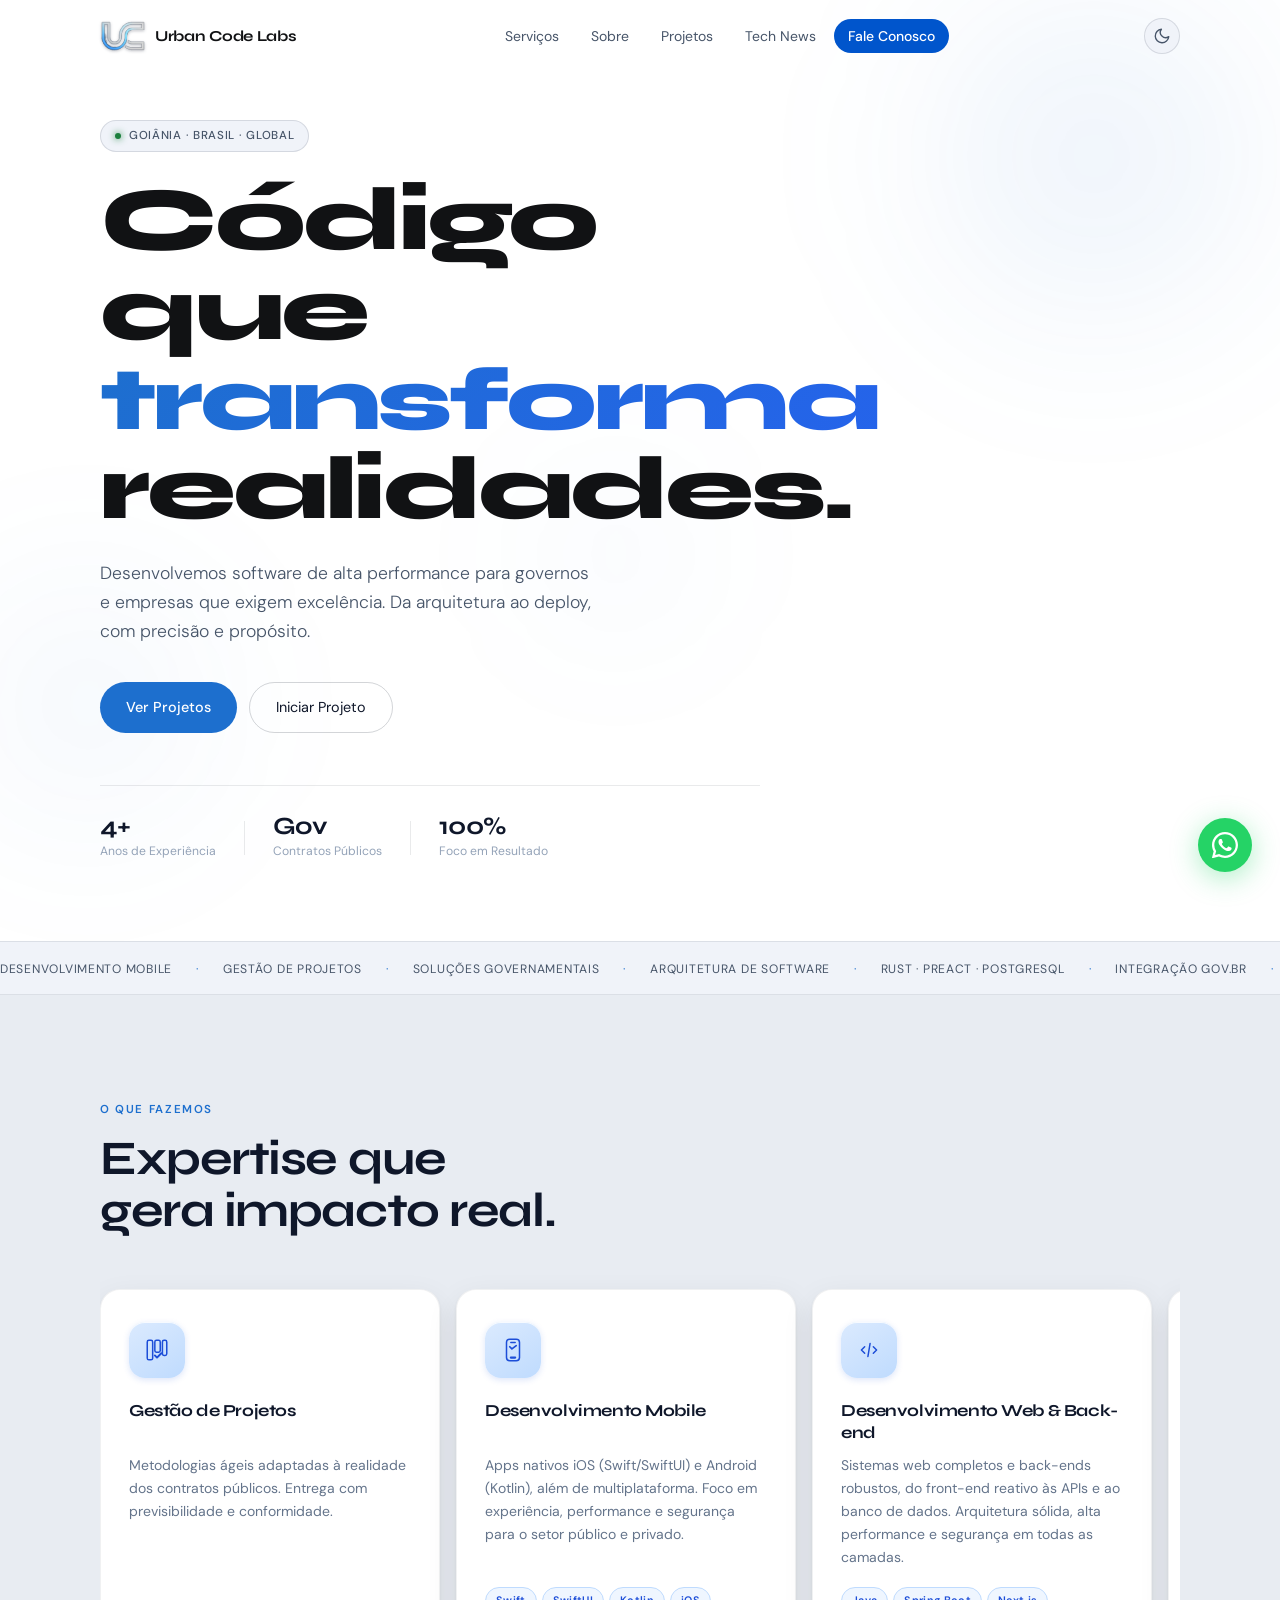
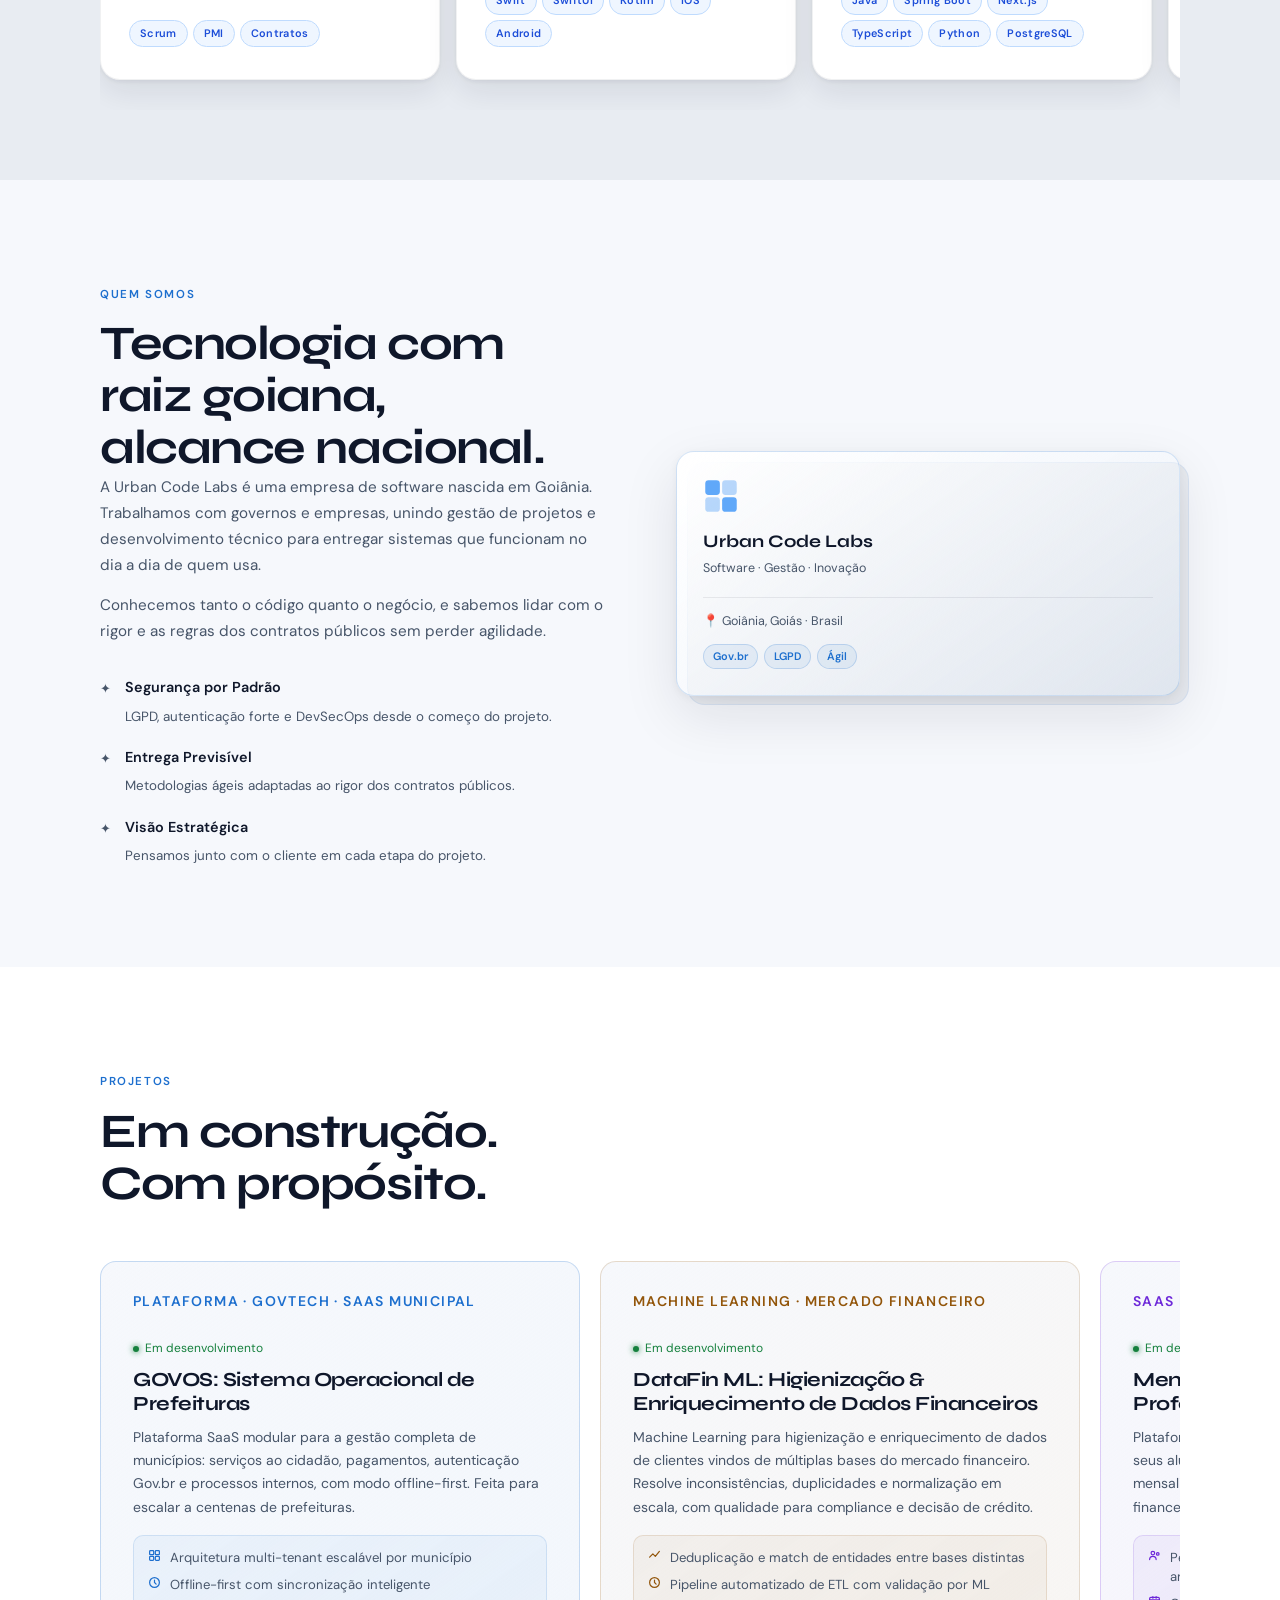
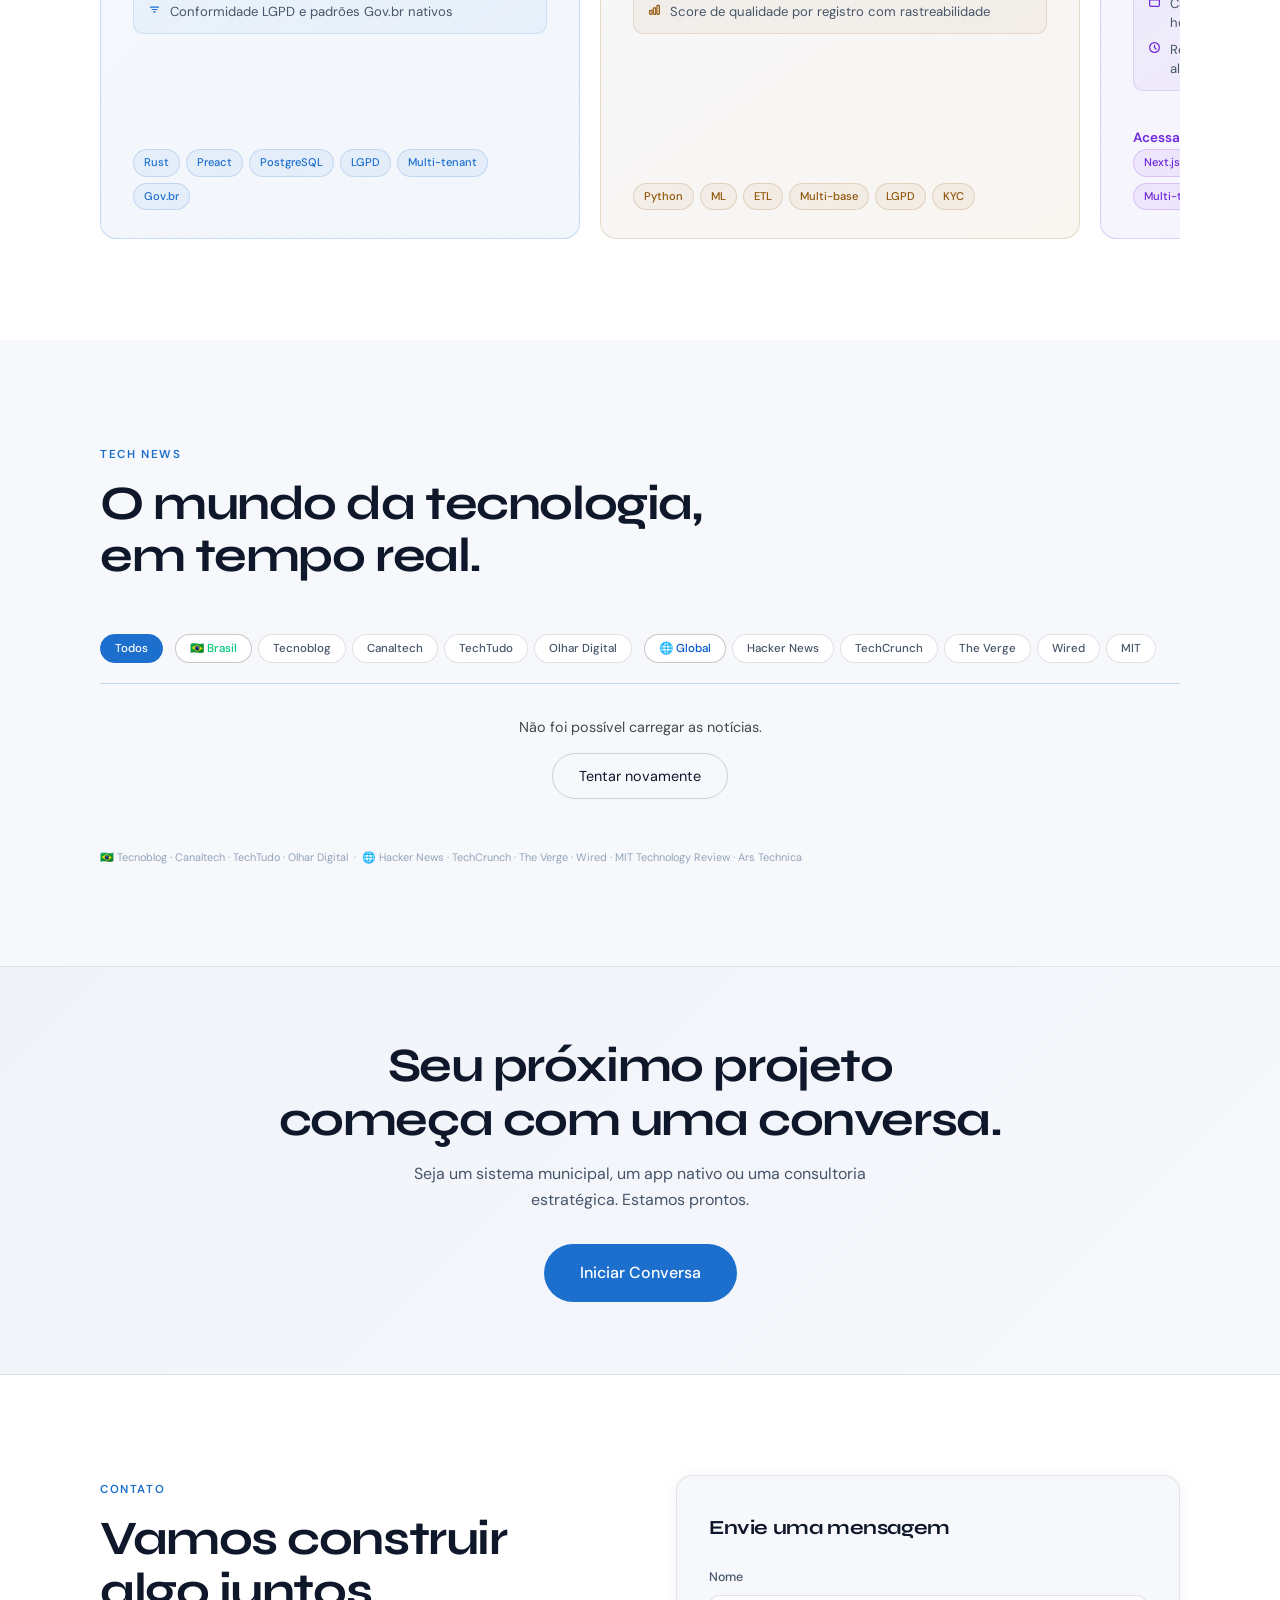
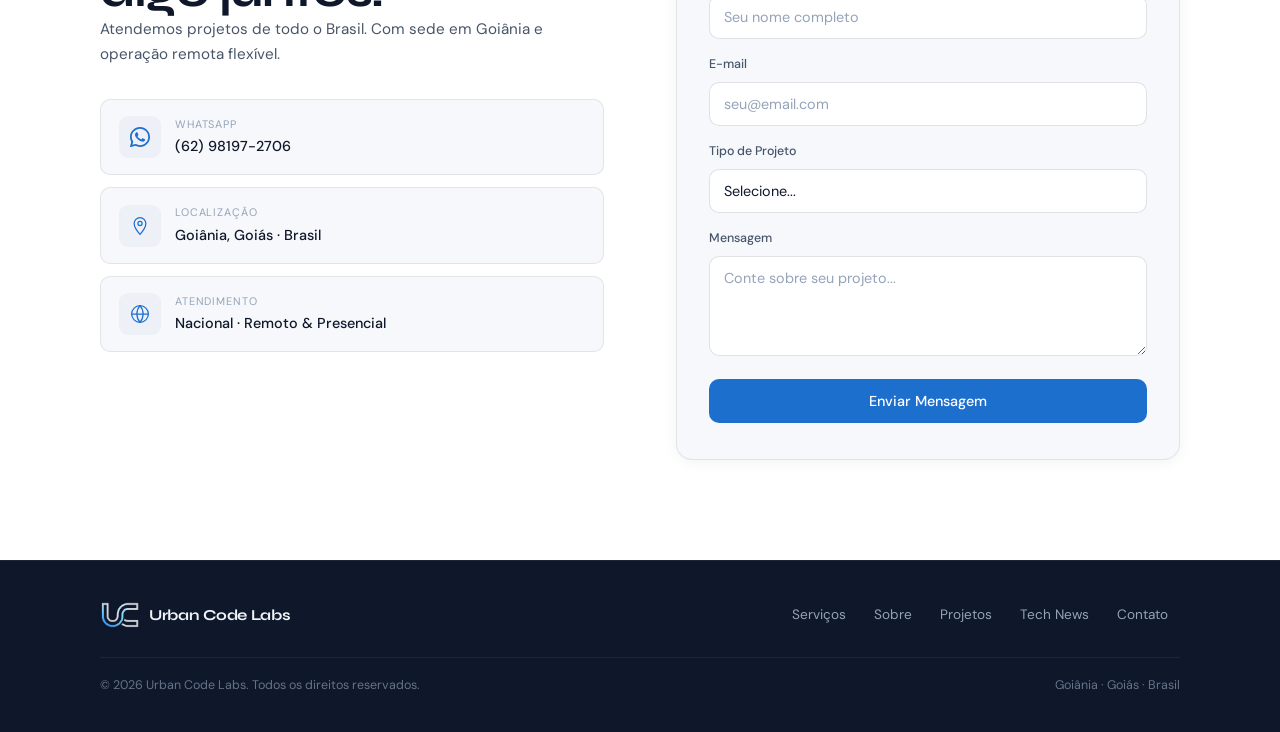
==== commit 6b18efe4: "style: texto dos serviços top-align + cards de projeto mais compactos - serviços: descrição volta a " ====
--- a/index.html
+++ b/index.html
@@ -10,6 +10,7 @@
   <meta name="keywords" content="software governamental, govtech, desenvolvimento mobile, machine learning, outsourcing TI, Goiânia, prefeitura, LGPD, Gov.br, Urban Code Labs" />
   <meta name="author" content="Urban Code Labs" />
   <meta name="robots" content="index, follow" />
+  <meta name="google-site-verification" content="kOuBNoeMTfZQW8h4R8X2ngcT8NFKrSDaKrU8j2-vcwo" />
   <link rel="canonical" href="https://urbancodelabs.com.br/" />
 
   <!-- Favicons (marca UG) -->
@@ -410,7 +411,7 @@
               </div>
             </div>
             <h3>GOVOS: Sistema Operacional de Prefeituras</h3>
-            <p>Plataforma SaaS modular para gestão completa de municípios brasileiros. Integra serviços ao cidadão, pagamentos, autenticação Gov.br, gestão de processos internos e funcionalidades offline-first. Projetado para escalar de Goiânia a centenas de prefeituras em todo o Brasil.</p>
+            <p>Plataforma SaaS modular para a gestão completa de municípios: serviços ao cidadão, pagamentos, autenticação Gov.br e processos internos, com modo offline-first. Feita para escalar a centenas de prefeituras.</p>
             <ul class="project-highlights" aria-label="Destaques do projeto">
               <li>
                 <span class="hi-icon" aria-hidden="true">
@@ -445,7 +446,7 @@
               </div>
             </div>
             <h3>DataFin ML: Higienização &amp; Enriquecimento de Dados Financeiros</h3>
-            <p>Sistema de Machine Learning especializado no tratamento, higienização e enriquecimento de dados de clientes provenientes de múltiplas bases heterogêneas do mercado financeiro. Resolve inconsistências, deduplicações e normalização em escala, garantindo qualidade de dado para compliance, análise e decisão de crédito.</p>
+            <p>Machine Learning para higienização e enriquecimento de dados de clientes vindos de múltiplas bases do mercado financeiro. Resolve inconsistências, duplicidades e normalização em escala, com qualidade para compliance e decisão de crédito.</p>
             <ul class="project-highlights project-highlights-amber" aria-label="Destaques do projeto">
               <li>
                 <span class="hi-icon" aria-hidden="true">
--- a/style.css
+++ b/style.css
@@ -567,13 +567,14 @@
   font-size: 0.855rem;
   color: var(--text2);
   line-height: 1.62;
-  margin: auto 0;   /* texto centralizado no espaço entre título e tags */
+  margin: 0;   /* texto alinhado ao topo (logo após o título) */
 }
 .service-tags {
   display: flex;
   gap: 5px;
   flex-wrap: wrap;
-  padding-top: 18px;   /* tags sempre coladas no rodapé (empurradas pela margem auto do texto) */
+  margin-top: auto;   /* tags sempre no rodapé, alinhadas entre os cards */
+  padding-top: 18px;
 }
 
 /* ---- CARROSSEL INFINITO DOS CARDS (serviços + projetos) — ativado via JS ---- */
@@ -706,7 +707,7 @@
   flex-direction: column;
   transition: border-color var(--t), transform var(--t), box-shadow var(--t);
 }
-@media (min-width: 640px) { .project-card { padding: 36px 32px; } }
+@media (min-width: 640px) { .project-card { padding: 28px 32px; } }
 
 .project-card:hover {
   border-color: var(--border-hi);
@@ -734,7 +735,7 @@
   align-items: flex-start;
   justify-content: space-between;
   gap: 10px;
-  margin-bottom: 14px;
+  margin-bottom: 10px;
   flex-wrap: wrap;
 }
 .project-tag {
@@ -756,22 +757,21 @@
   letter-spacing: -0.025em;
   line-height: 1.2;
   min-height: 2.4em;   /* reserva 2 linhas p/ alinhar o conteúdo entre os cards */
-  margin-bottom: 14px;
+  margin-bottom: 10px;
 }
 .project-card p {
   font-size: 0.875rem;
   color: var(--text2);
-  line-height: 1.7;
-  min-height: 10.2em;   /* reserva ~6 linhas p/ alinhar os destaques entre os cards */
-  margin-bottom: 22px;
+  line-height: 1.65;
+  margin-bottom: 16px;
 }
 .project-highlights {
   display: flex;
   flex-direction: column;
-  gap: 9px;
-  padding: 14px 16px;
+  gap: 8px;
+  padding: 12px 14px;
   border-radius: var(--radius-sm);
-  margin-bottom: 22px;
+  margin-bottom: 16px;
 }
 .project-blue   .project-highlights { background: rgba(79,158,248,0.05); border: 1px solid rgba(79,158,248,0.12); }
 .project-amber  .project-highlights { background: rgba(234,163,27,0.05); border: 1px solid rgba(234,163,27,0.12); }
@@ -1710,7 +1710,7 @@
   font-size: 0.875rem;
   color: #64748b;
   line-height: 1.65;
-  margin: auto 0;
+  margin: 0;
 }
 [data-theme="light"] .service-tags li {
   font-size: 0.68rem;
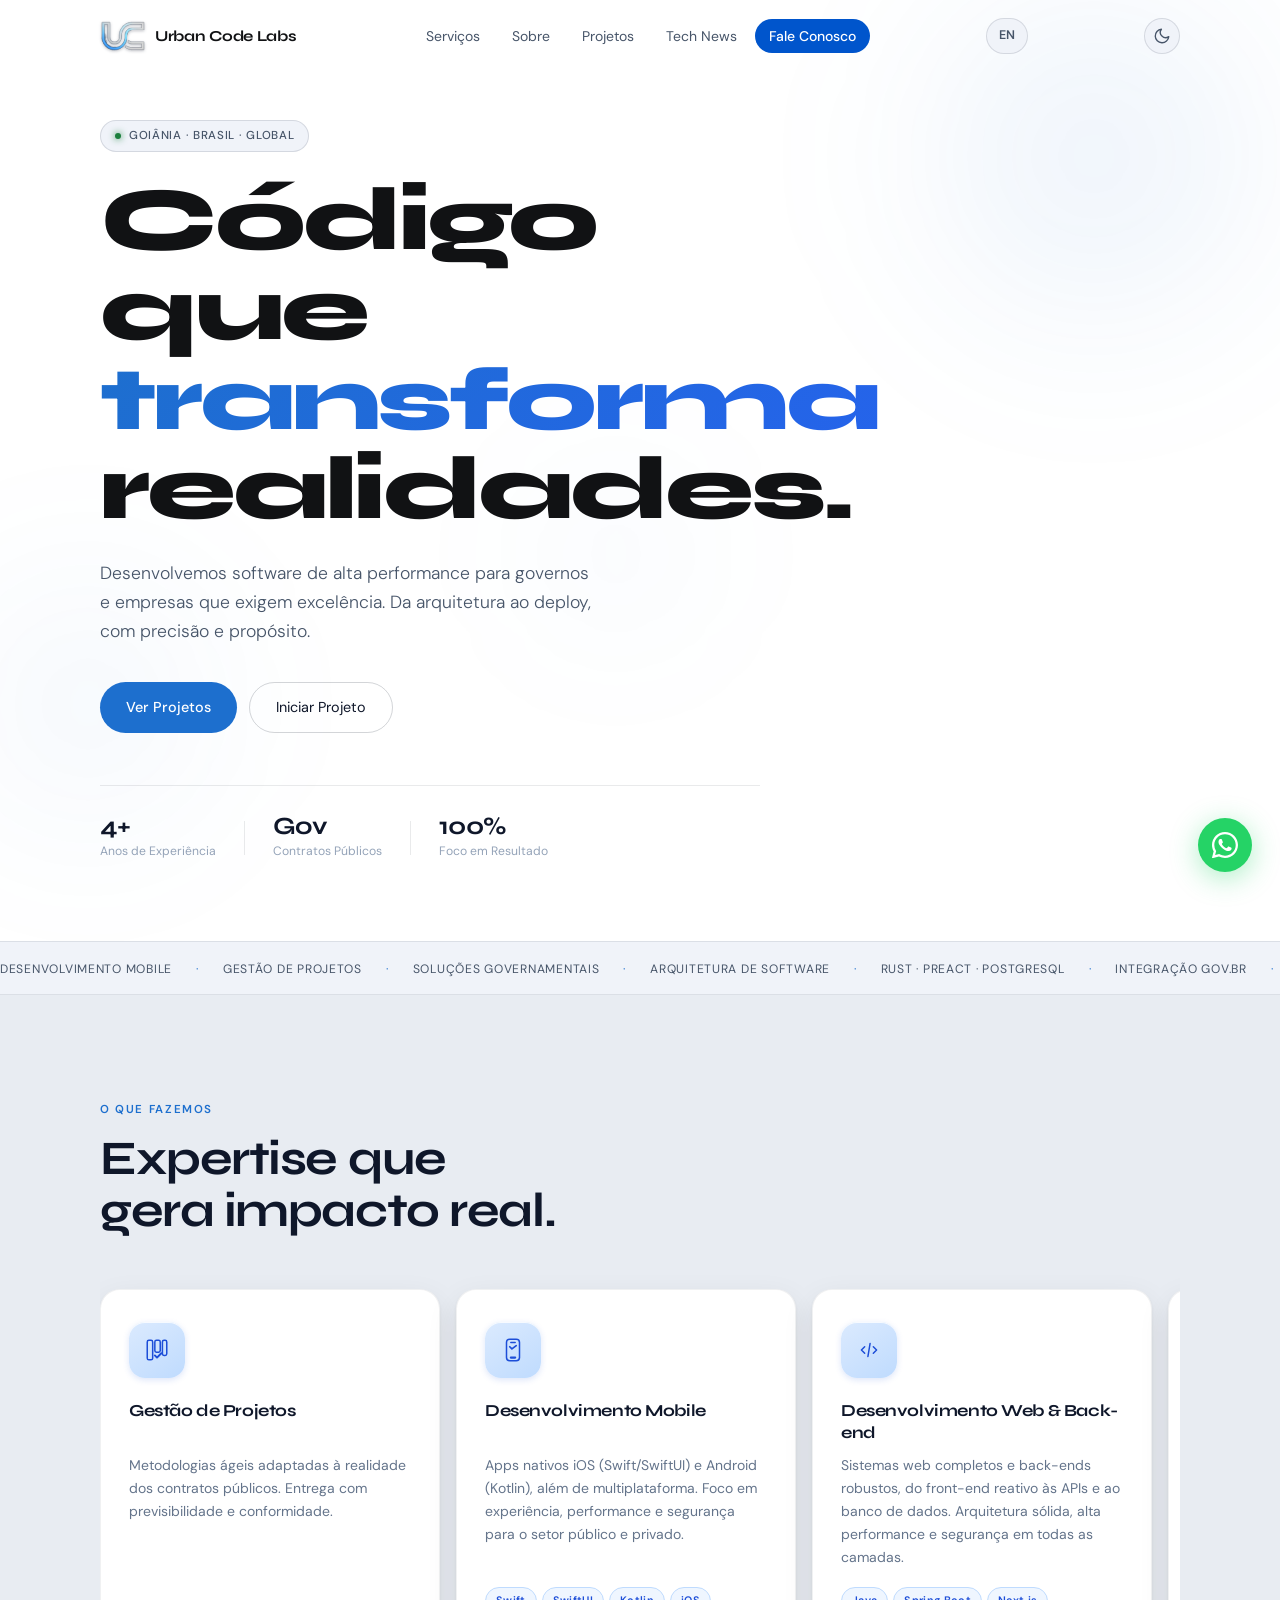
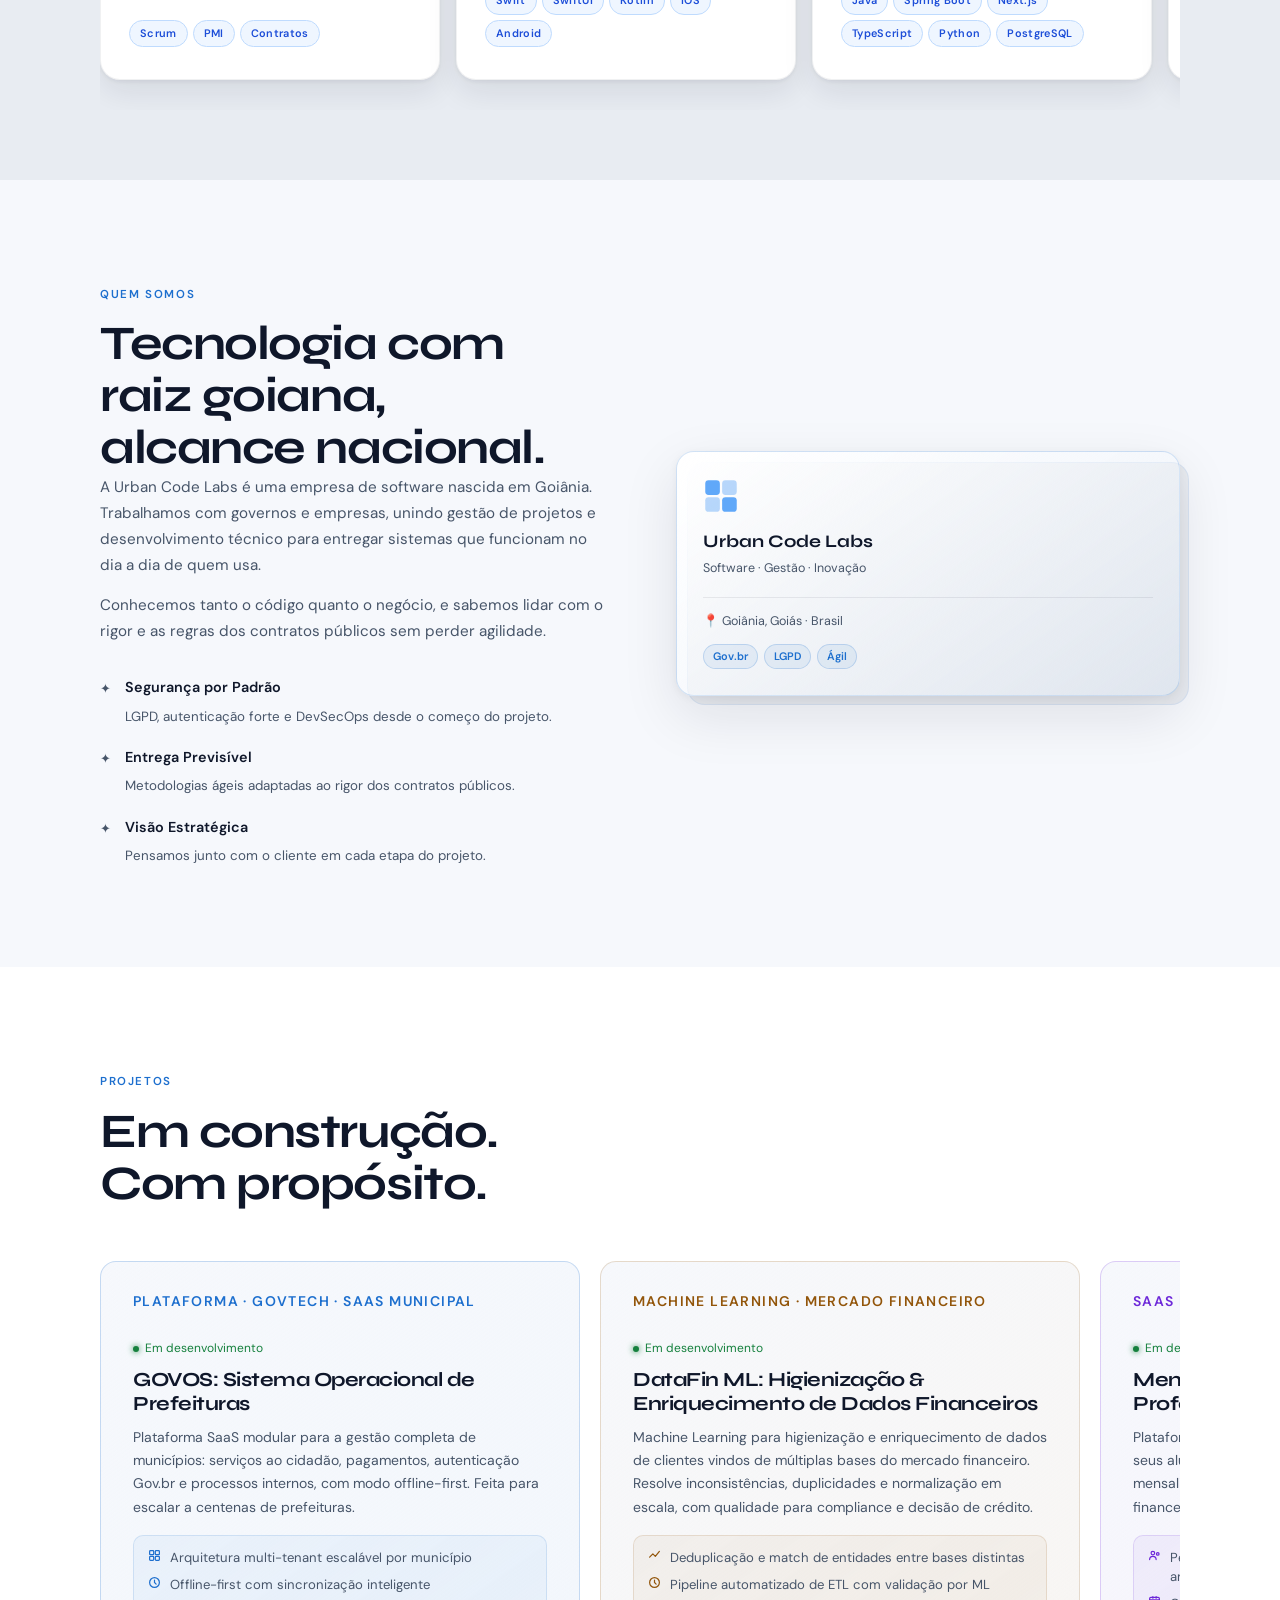
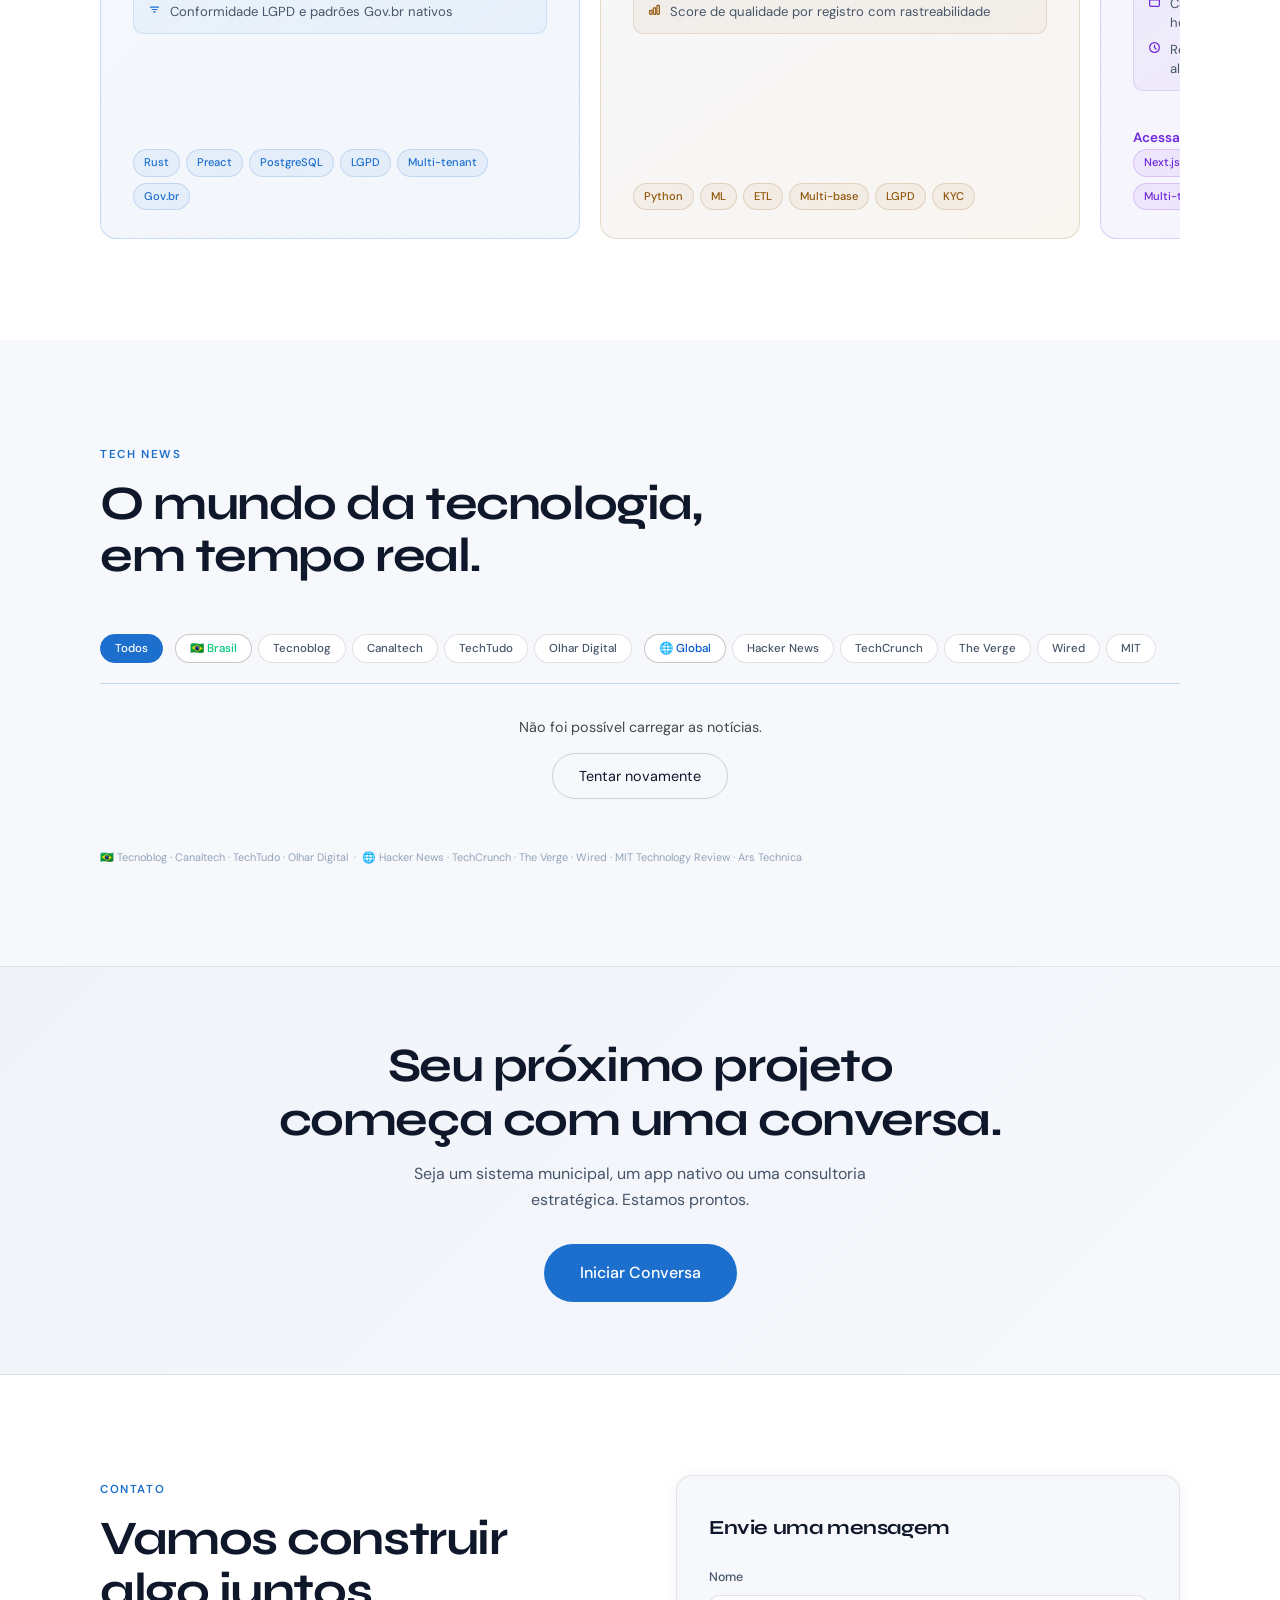
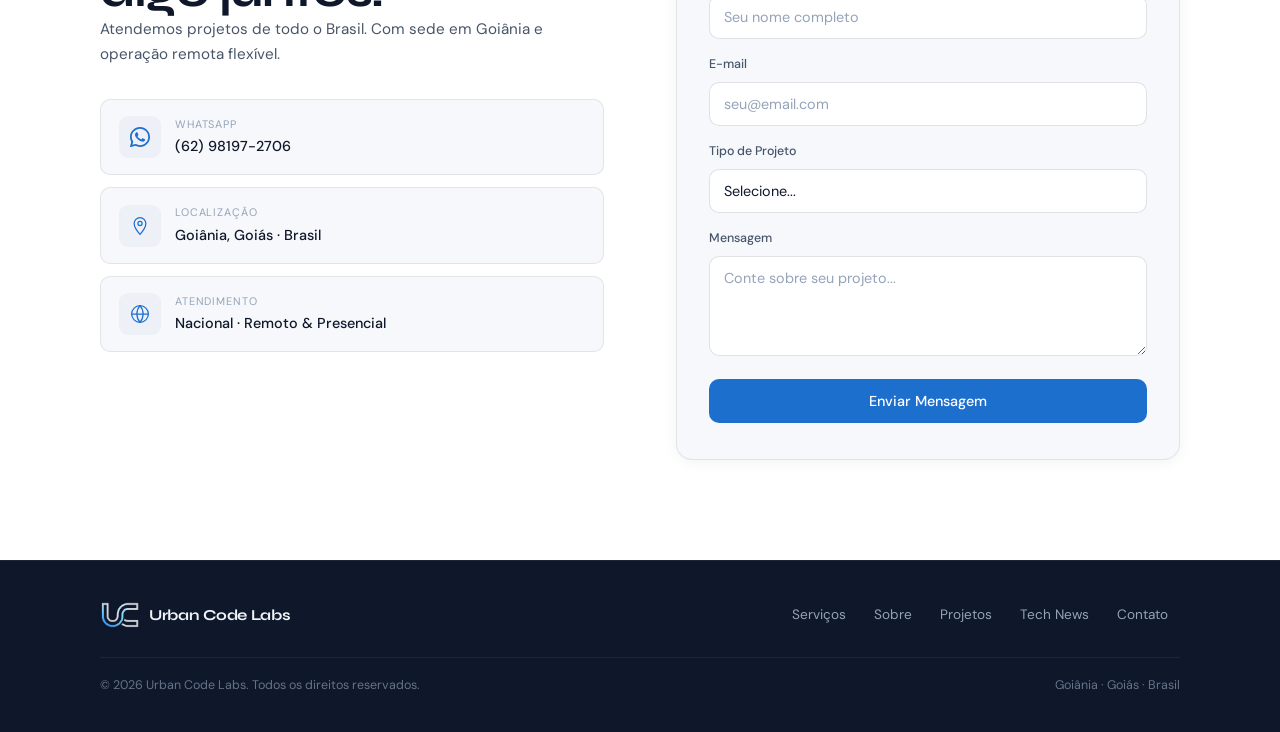
==== commit 6c99e1b3: "feat: formulário de contato envia e-mail de verdade (Resend via /api/contact) - api/contact.js: Edge" ====
--- a/index.html
+++ b/index.html
@@ -12,6 +12,11 @@
   <meta name="robots" content="index, follow" />
   <meta name="google-site-verification" content="kOuBNoeMTfZQW8h4R8X2ngcT8NFKrSDaKrU8j2-vcwo" />
   <link rel="canonical" href="https://urbancodelabs.com.br/" />
+
+  <!-- Idiomas alternativos -->
+  <link rel="alternate" hreflang="pt-br" href="https://urbancodelabs.com.br/" />
+  <link rel="alternate" hreflang="en" href="https://urbancodelabs.com.br/en" />
+  <link rel="alternate" hreflang="x-default" href="https://urbancodelabs.com.br/" />
 
   <!-- Favicons (marca UG) -->
   <link rel="icon" href="/favicon.ico" sizes="any" />
@@ -119,6 +124,7 @@
           <li><a href="#noticias">Tech News</a></li>
           <li><a href="#contato" class="nav-cta">Fale Conosco</a></li>
         </ul>
+        <a href="/en" class="lang-switch" hreflang="en" aria-label="View in English">EN</a>
         <button class="theme-toggle" id="themeToggle" aria-label="Alternar modo claro/escuro" title="Alternar tema">
           <svg class="icon-moon" width="18" height="18" viewBox="0 0 24 24" fill="none" stroke="currentColor" stroke-width="1.8" stroke-linecap="round" stroke-linejoin="round" aria-hidden="true"><path d="M21 12.79A9 9 0 1111.21 3 7 7 0 0021 12.79z"/></svg>
           <svg class="icon-sun" width="18" height="18" viewBox="0 0 24 24" fill="none" stroke="currentColor" stroke-width="1.8" stroke-linecap="round" stroke-linejoin="round" aria-hidden="true"><circle cx="12" cy="12" r="5"/><path d="M12 1v2M12 21v2M4.22 4.22l1.42 1.42M18.36 18.36l1.42 1.42M1 12h2M21 12h2M4.22 19.78l1.42-1.42M18.36 5.64l1.42-1.42"/></svg>
@@ -133,6 +139,7 @@
         <a href="#projetos">Projetos</a>
         <a href="#noticias">Tech News</a>
         <a href="#contato">Fale Conosco</a>
+        <a href="/en" hreflang="en">English</a>
       </div>
     </nav>
   </header>
@@ -643,6 +650,7 @@
                   <label for="mensagem">Mensagem</label>
                   <textarea id="mensagem" name="mensagem" placeholder="Conte sobre seu projeto..." rows="4" required></textarea>
                 </div>
+                <input type="text" name="website" tabindex="-1" autocomplete="off" aria-hidden="true" style="position:absolute;left:-9999px;width:1px;height:1px;opacity:0;pointer-events:none" />
                 <button type="submit" class="btn-primary btn-full">Enviar Mensagem</button>
               </form>
             </div>
--- a/style.css
+++ b/style.css
@@ -423,6 +423,9 @@
   word-break: keep-all;
   overflow-wrap: normal;
 }
+@media (max-width: 520px) {
+  .hero-title { font-size: clamp(1.9rem, 8.5vw, 2.7rem); }
+}
 .hero-title em {
   font-style: normal;
   background: linear-gradient(135deg, var(--accent) 0%, var(--accent2) 100%);
@@ -597,8 +600,14 @@
   gap: 20px;
   will-change: transform;
 }
-.services-grid.is-marquee > .service-card { flex: 0 0 min(86vw, 340px); }
-.projects-grid.is-marquee > .project-card { flex: 0 0 min(90vw, 480px); }
+/* mobile: 1 card por vez, largura exata do conteúdo (sem cap -> sem meio card) */
+.services-grid.is-marquee > .service-card,
+.projects-grid.is-marquee > .project-card { flex: 0 0 calc(100vw - 40px); }
+/* tablet/desktop: largura fixa (carrossel multi-card) */
+@media (min-width: 640px) {
+  .services-grid.is-marquee > .service-card { flex: 0 0 340px; }
+  .projects-grid.is-marquee > .project-card { flex: 0 0 480px; }
+}
 .service-tags li {
   font-size: 0.68rem;
   font-weight: 500;
@@ -1038,6 +1047,48 @@
 /* ============================================================
    WHATSAPP FLOAT
    ============================================================ */
+/* ---- BANNER DE IDIOMA (geolocalização) ---- */
+.lang-banner {
+  position: fixed;
+  left: 20px;
+  bottom: 24px;
+  z-index: 98;
+  display: flex;
+  align-items: center;
+  gap: 14px;
+  max-width: min(90vw, 400px);
+  padding: 12px 14px 12px 18px;
+  border-radius: 14px;
+  background: var(--surface);
+  border: 1px solid var(--border-hi);
+  box-shadow: 0 14px 44px rgba(0,0,0,0.45);
+  transform: translateY(20px);
+  opacity: 0;
+  pointer-events: none;
+  transition: transform .32s var(--ease), opacity .32s var(--ease);
+}
+.lang-banner.show { transform: translateY(0); opacity: 1; pointer-events: auto; }
+.lang-banner-msg { font-size: 0.85rem; color: var(--text2); line-height: 1.4; }
+.lang-banner-cta {
+  flex-shrink: 0;
+  font-size: 0.82rem; font-weight: 700;
+  color: var(--accent);
+  text-decoration: none;
+  white-space: nowrap;
+}
+.lang-banner-cta:hover { text-decoration: underline; }
+.lang-banner-close {
+  flex-shrink: 0;
+  background: none; border: none; color: var(--text3);
+  font-size: 1.4rem; line-height: 1; cursor: pointer; padding: 0 2px;
+}
+.lang-banner-close:hover { color: var(--text); }
+[data-theme="light"] .lang-banner { background: #fff; border-color: rgba(15,23,42,0.12); box-shadow: 0 14px 44px rgba(15,23,42,0.16); }
+@media (max-width: 560px) {
+  .lang-banner { left: 12px; right: 88px; bottom: 18px; max-width: none; gap: 10px; padding: 10px 12px 10px 14px; }
+  .lang-banner-msg { font-size: 0.8rem; }
+}
+
 .whatsapp-float {
   position: fixed;
   bottom: 24px;
@@ -1353,6 +1404,26 @@
 .skip-link:focus { top: 16px; }
 
 /* theme toggle */
+.lang-switch {
+  display: inline-flex;
+  align-items: center;
+  height: 36px;
+  padding: 0 12px;
+  border-radius: 999px;
+  border: 1px solid var(--border-hi);
+  background: var(--surface);
+  color: var(--text2);
+  font-size: 0.78rem;
+  font-weight: 600;
+  letter-spacing: 0.03em;
+  text-decoration: none;
+  transition: background var(--t), color var(--t), border-color var(--t);
+  flex-shrink: 0;
+}
+.lang-switch:hover { background: var(--surface2); color: var(--text); border-color: var(--accent); }
+[data-theme="light"] .lang-switch { background: #f0f3f9; border-color: rgba(15,23,42,0.12); color: #475569; }
+[data-theme="light"] .lang-switch:hover { color: #0f172a; border-color: #1d6fce; }
+
 .theme-toggle {
   width: 36px; height: 36px;
   border-radius: 50%;
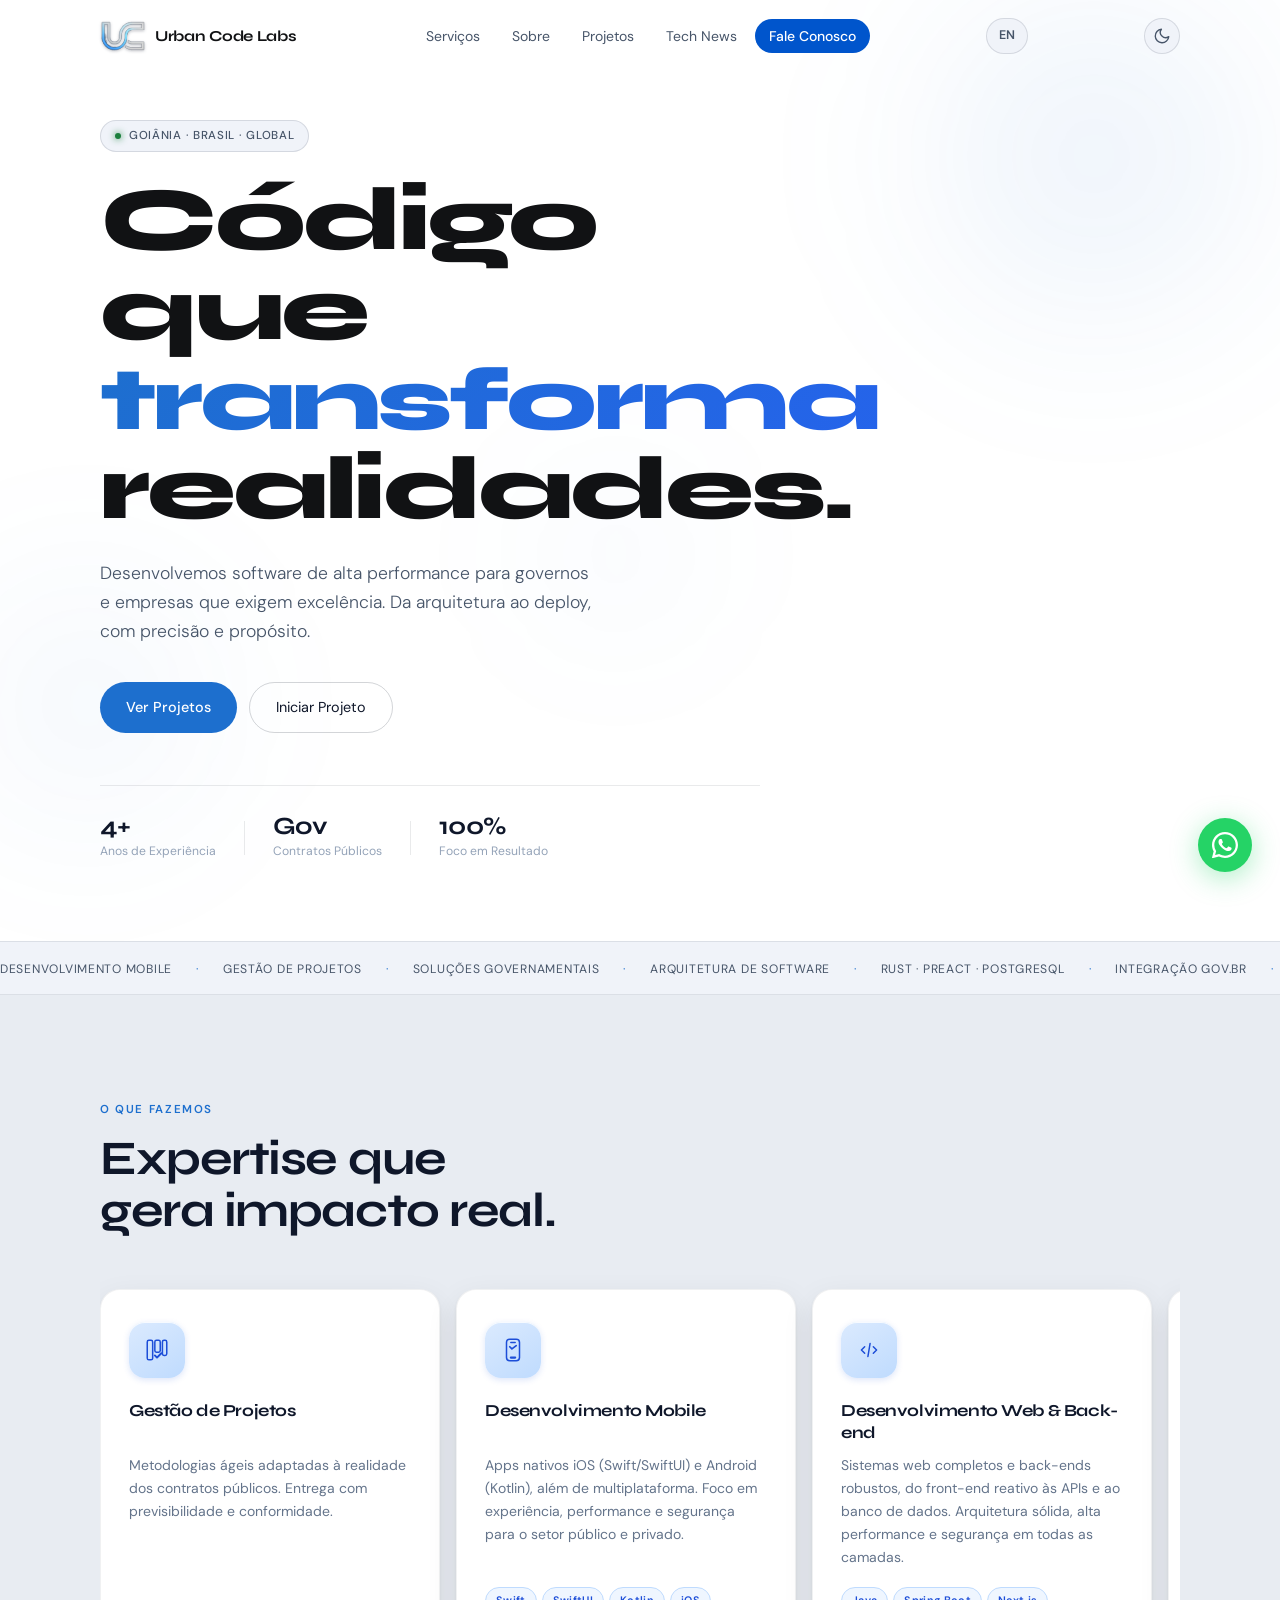
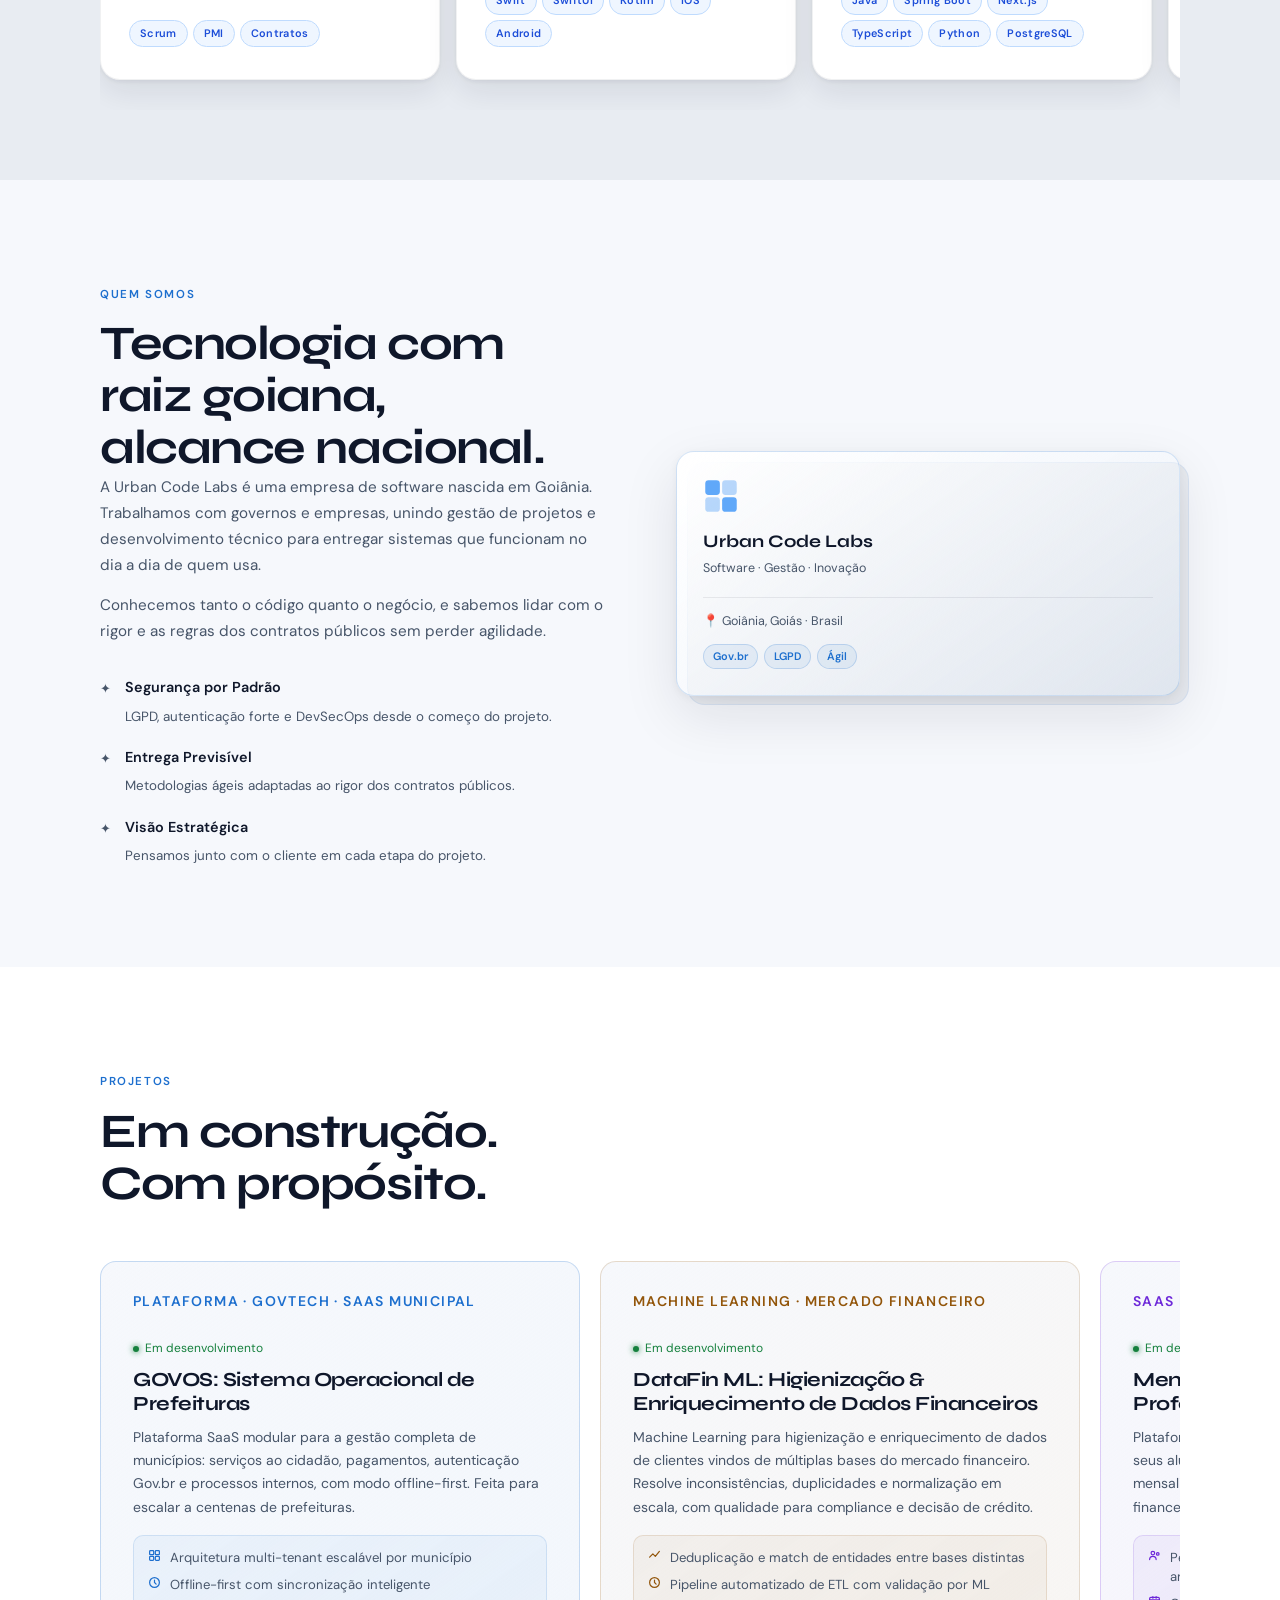
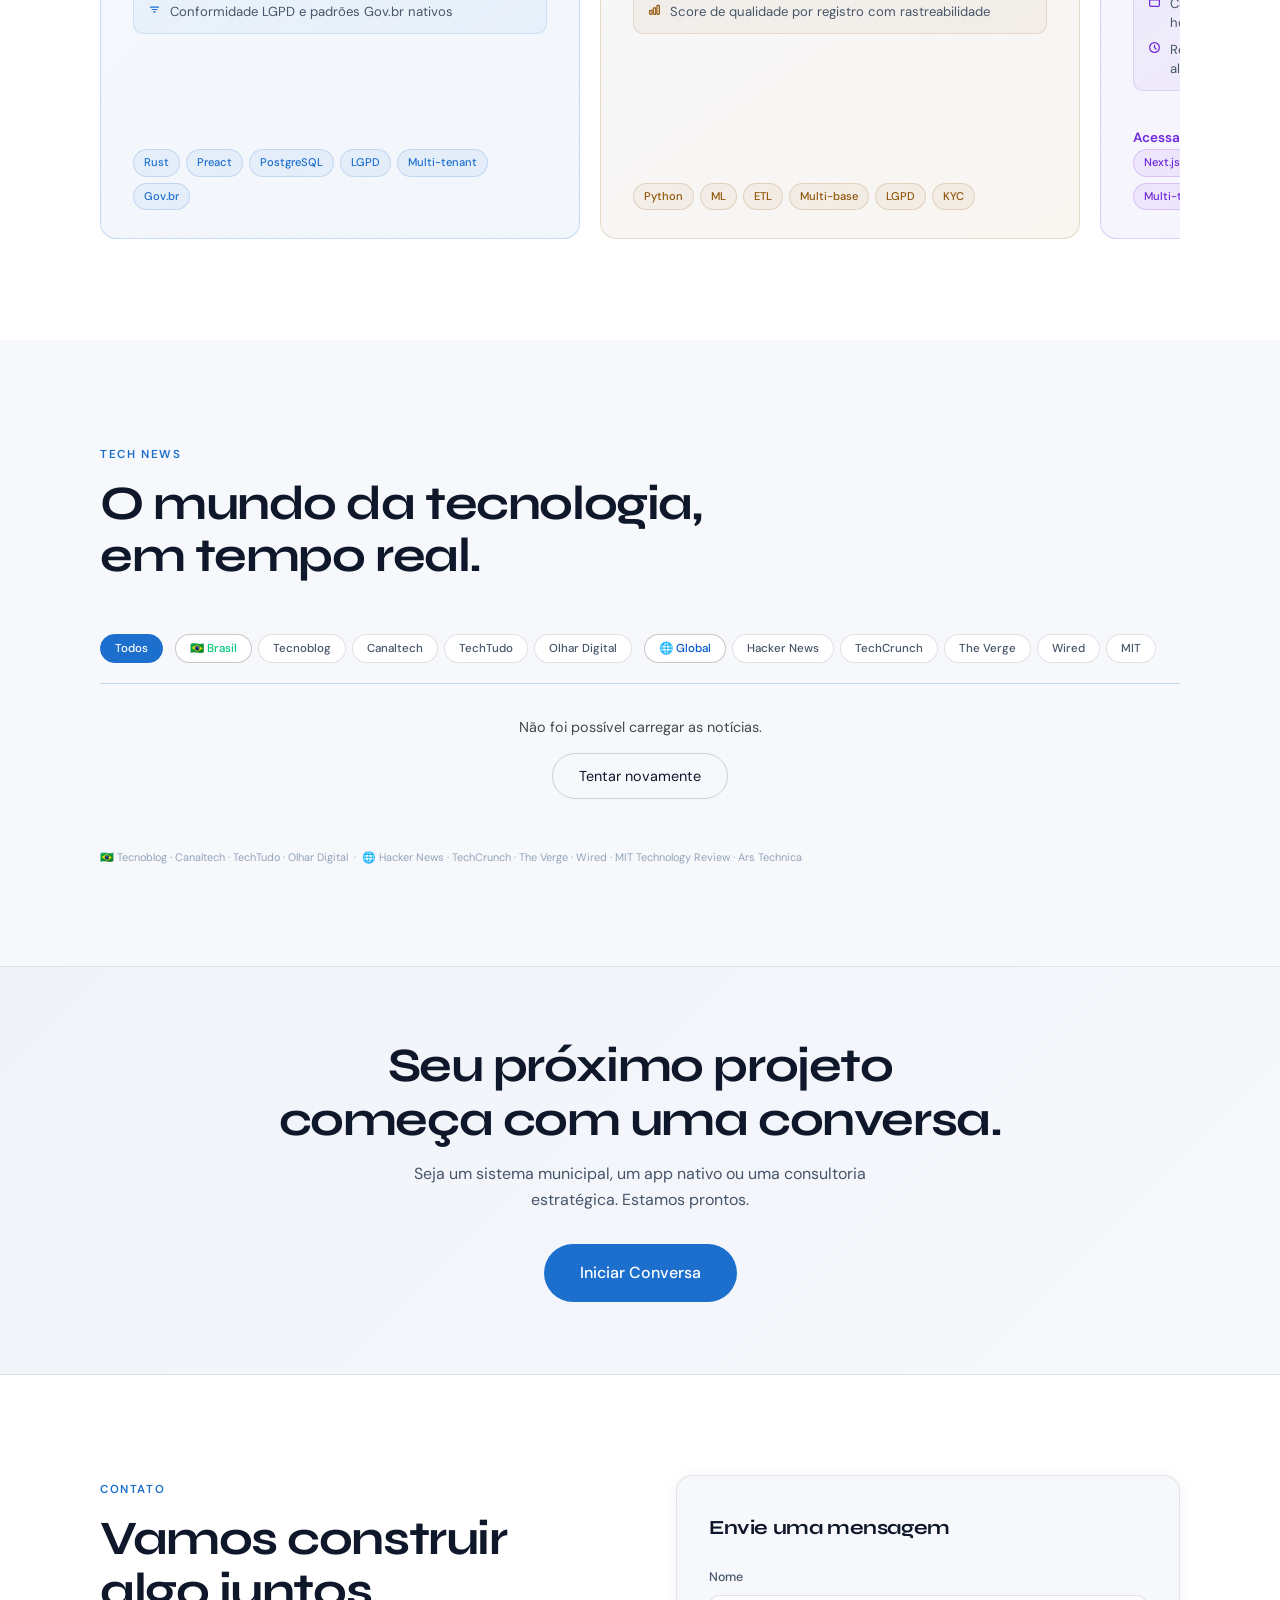
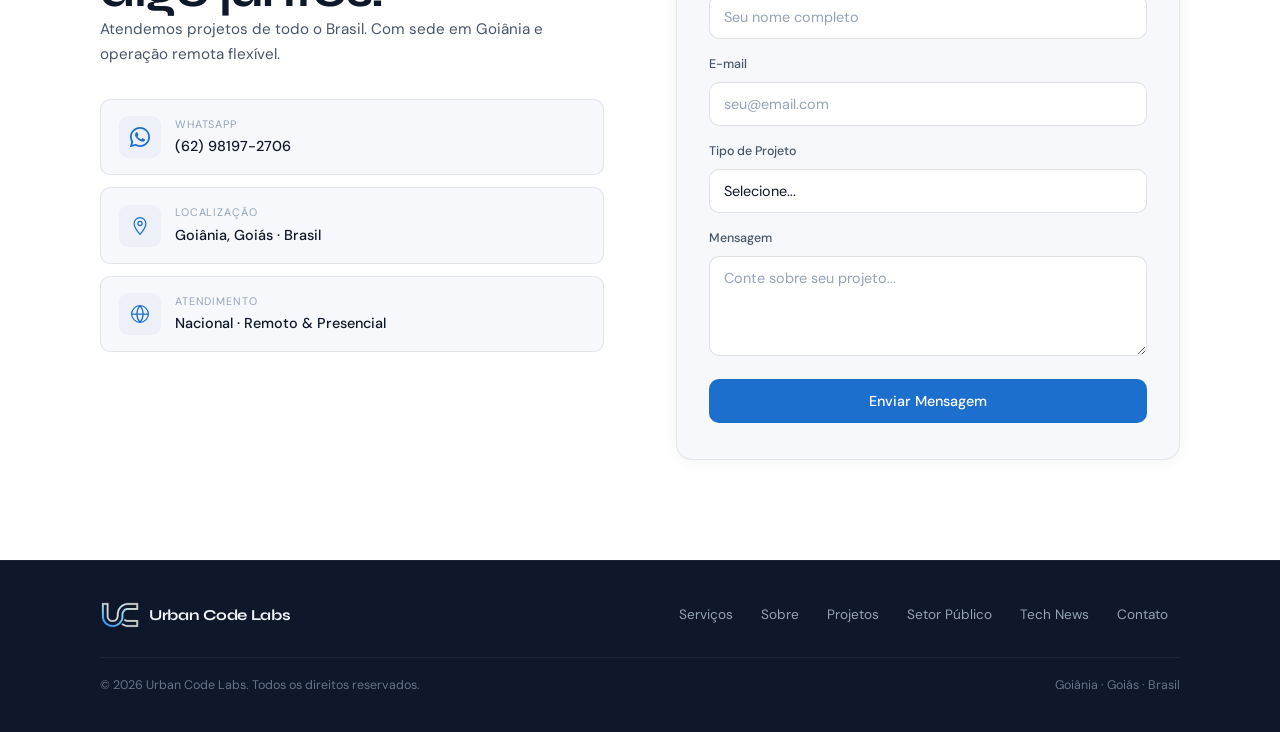
==== commit f0080519: "feat: página "Para o Setor Público" (/setor-publico) - setor-publico/index.html: landing dedicada ao" ====
--- a/index.html
+++ b/index.html
@@ -675,6 +675,7 @@
           <a href="#servicos">Serviços</a>
           <a href="#sobre">Sobre</a>
           <a href="#projetos">Projetos</a>
+          <a href="/setor-publico">Setor Público</a>
           <a href="#noticias">Tech News</a>
           <a href="#contato">Contato</a>
         </nav>
--- a/style.css
+++ b/style.css
@@ -1799,3 +1799,65 @@
 /* ícones maiores e mais presentes em ambos os temas */
 .service-icon svg { width: 26px; height: 26px; }
 [data-theme="light"] .service-icon svg { width: 26px; height: 26px; stroke-width: 1.4; }
+
+/* ---- PÁGINA "PARA O SETOR PÚBLICO" ---- */
+.sp-hero { max-width: 720px; }
+.sp-hero .section-tag { margin-bottom: 18px; }
+.sp-hero .hero-title { margin-bottom: 22px; }
+.sp-lead {
+  font-size: 1.05rem;
+  line-height: 1.7;
+  color: var(--text2);
+  max-width: 660px;
+  margin-bottom: 28px;
+}
+.sp-spotlight {
+  display: grid;
+  grid-template-columns: 1fr;
+  gap: 32px;
+  align-items: start;
+}
+@media (min-width: 860px) { .sp-spotlight { grid-template-columns: 1.1fr 0.9fr; gap: 48px; } }
+.sp-spotlight-text .sp-lead { margin-bottom: 24px; }
+.sp-spotlight-list {
+  display: flex;
+  flex-direction: column;
+  gap: 14px;
+  background: var(--bg2);
+  border: 1px solid var(--border);
+  border-radius: var(--radius);
+  padding: 24px 26px;
+}
+.sp-spotlight-list li {
+  position: relative;
+  padding-left: 24px;
+  font-size: 0.92rem;
+  line-height: 1.55;
+  color: var(--text2);
+}
+.sp-spotlight-list li::before {
+  content: '';
+  position: absolute;
+  left: 0; top: 7px;
+  width: 8px; height: 8px;
+  border-radius: 2px;
+  background: var(--accent);
+}
+.sp-facts {
+  display: grid;
+  grid-template-columns: 1fr;
+  gap: 18px;
+  margin: 26px 0 30px;
+}
+@media (min-width: 720px) { .sp-facts { grid-template-columns: repeat(3, 1fr); gap: 24px; } }
+.sp-fact { display: flex; gap: 12px; align-items: flex-start; }
+.sp-fact-icon { color: var(--accent); font-size: 1rem; line-height: 1.4; flex-shrink: 0; }
+.sp-fact strong { display: block; color: var(--text); font-size: 0.95rem; margin-bottom: 4px; letter-spacing: -0.01em; }
+.sp-fact span { color: var(--text2); font-size: 0.86rem; line-height: 1.5; }
+[data-theme="light"] .sp-lead,
+[data-theme="light"] .sp-spotlight-list li,
+[data-theme="light"] .sp-fact span { color: #475569; }
+[data-theme="light"] .sp-fact strong { color: #0f172a; }
+[data-theme="light"] .sp-fact-icon { color: #1d6fce; }
+[data-theme="light"] .sp-spotlight-list { background: #fff; border-color: rgba(15,23,42,0.08); box-shadow: 0 2px 20px rgba(15,23,42,0.05); }
+[data-theme="light"] .sp-spotlight-list li::before { background: #1d6fce; }
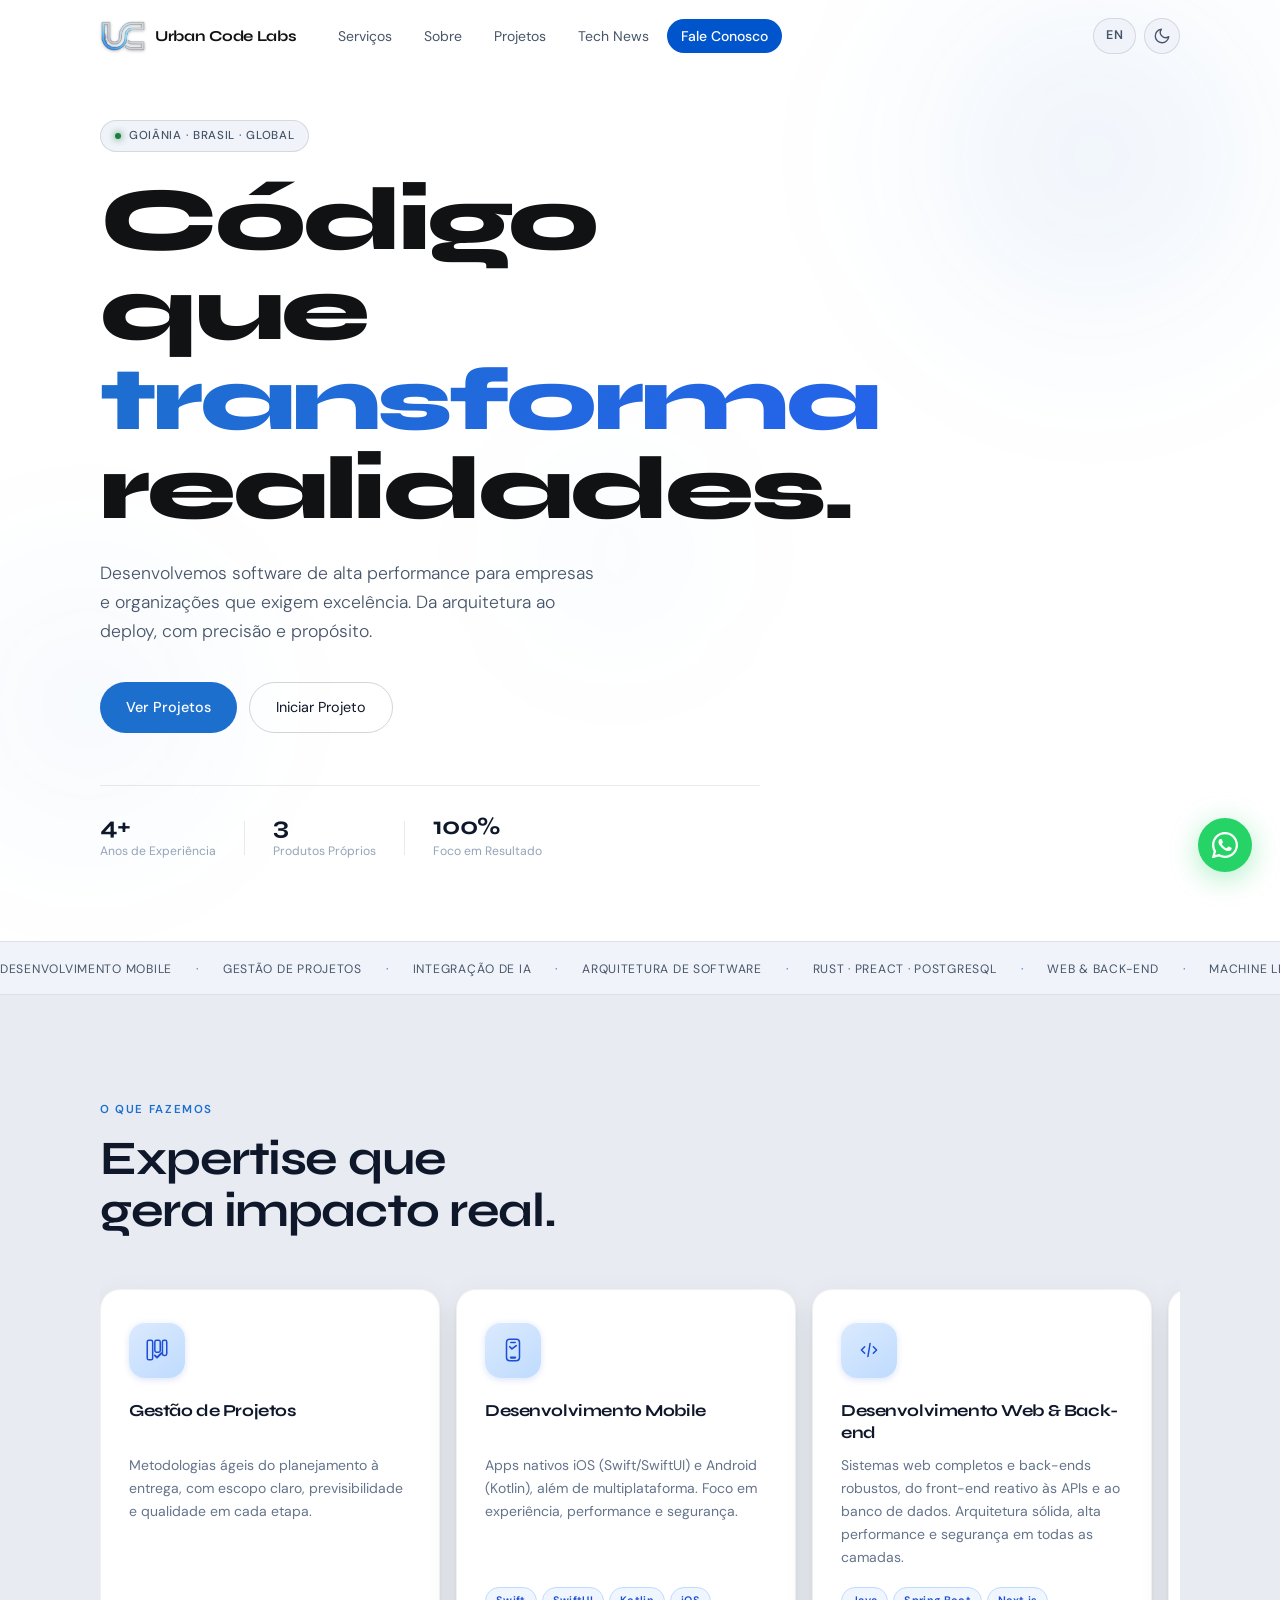
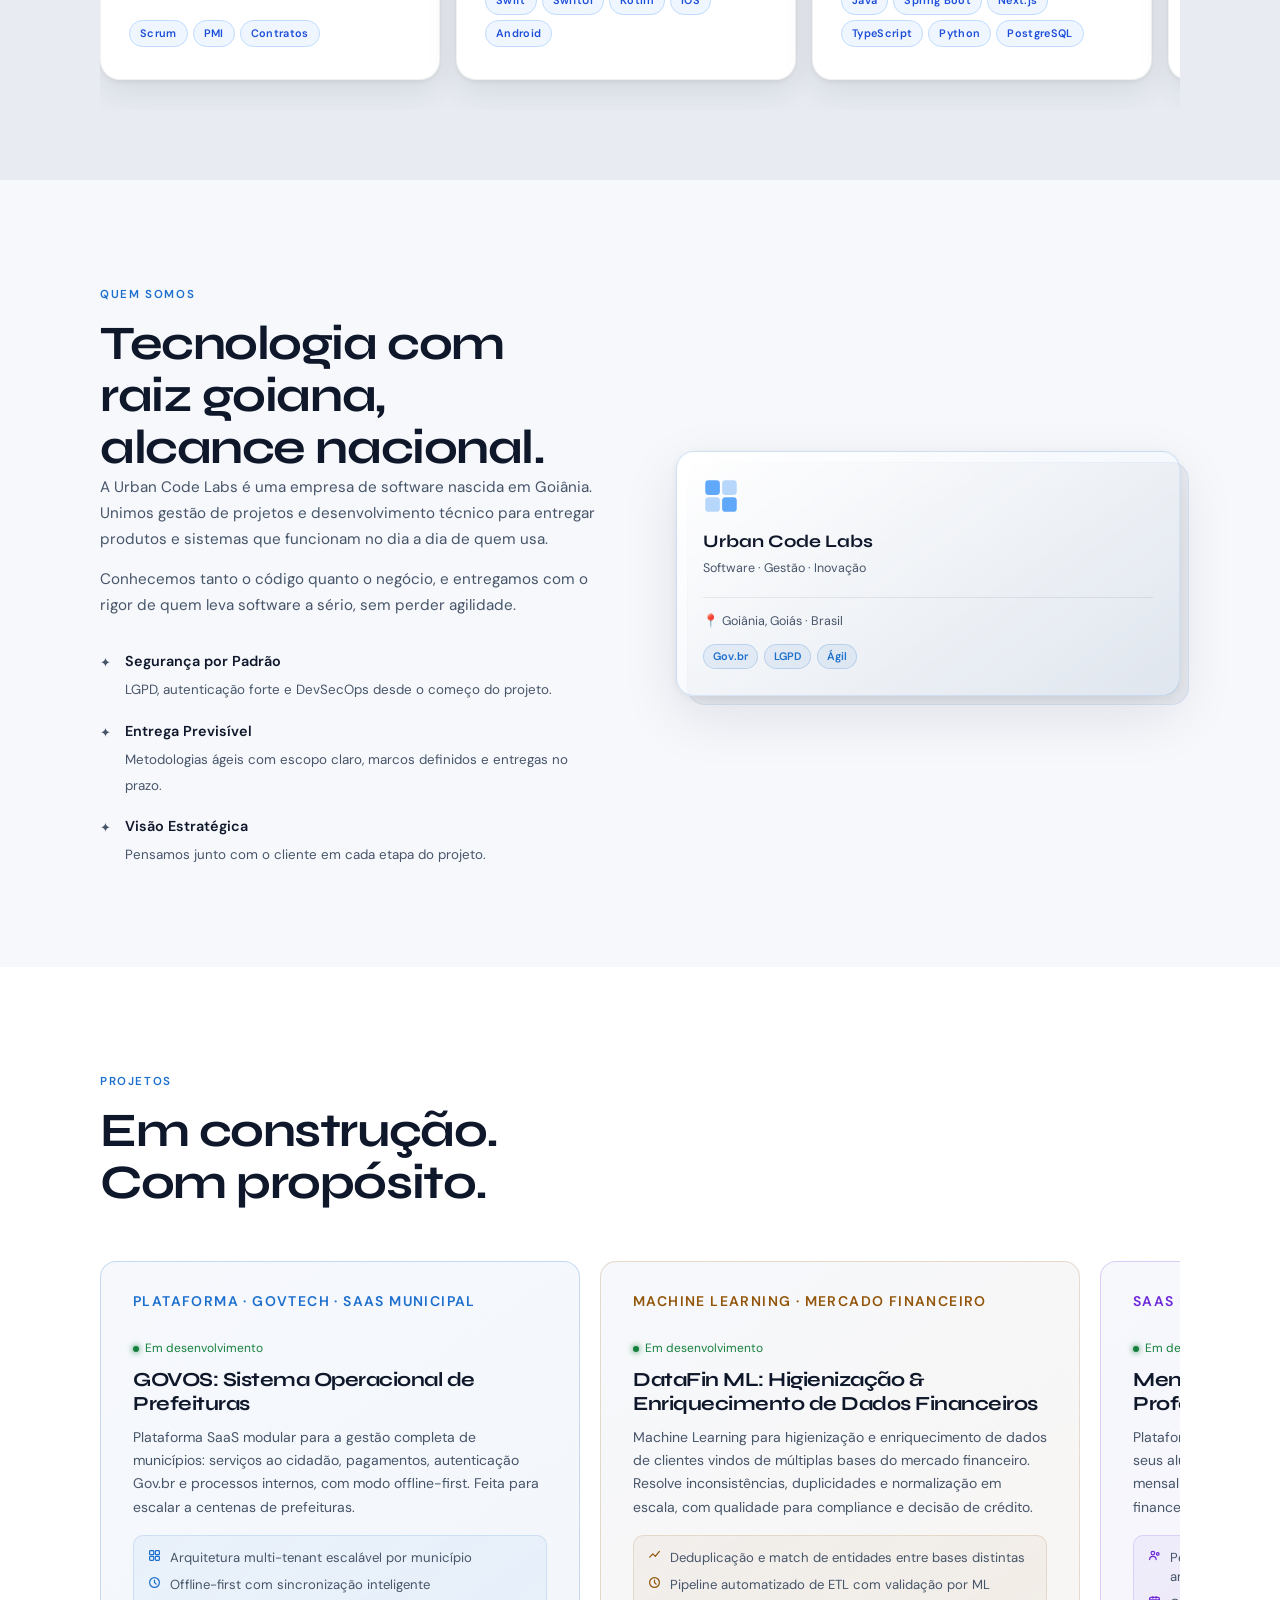
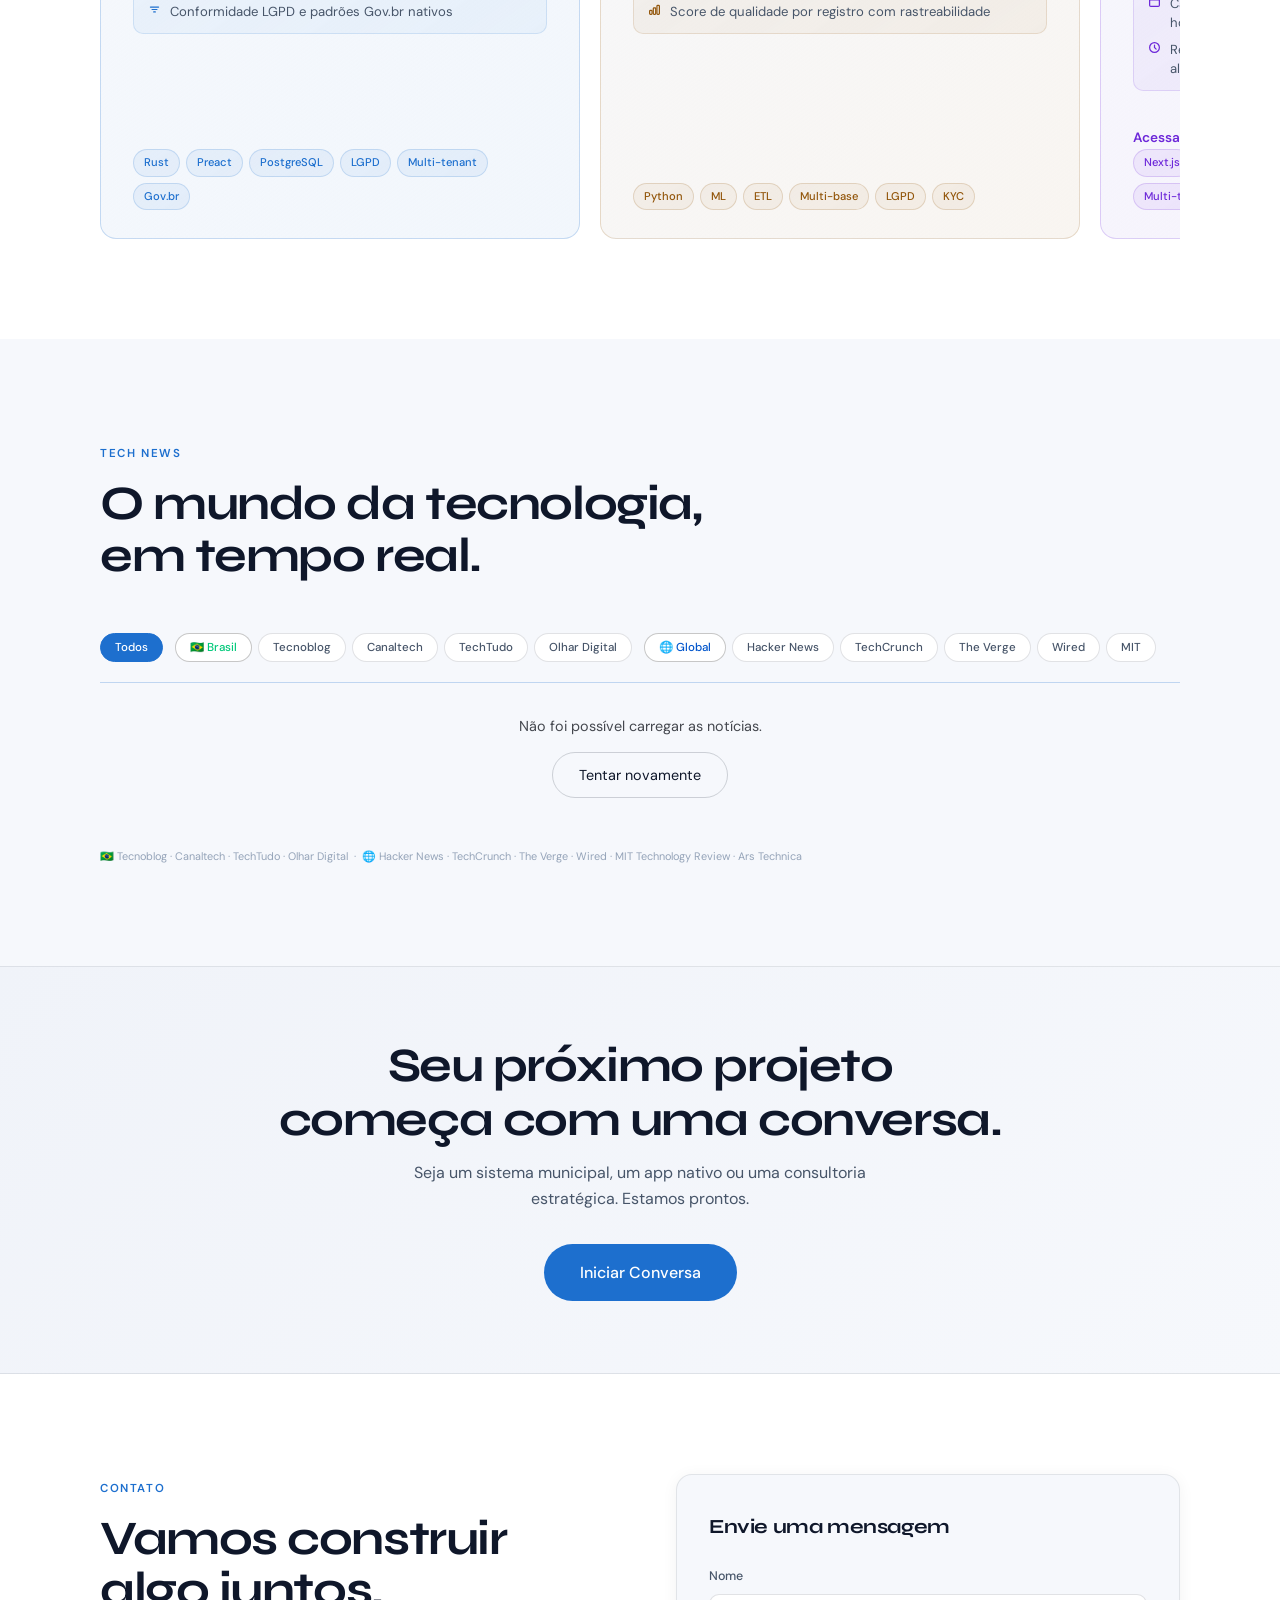
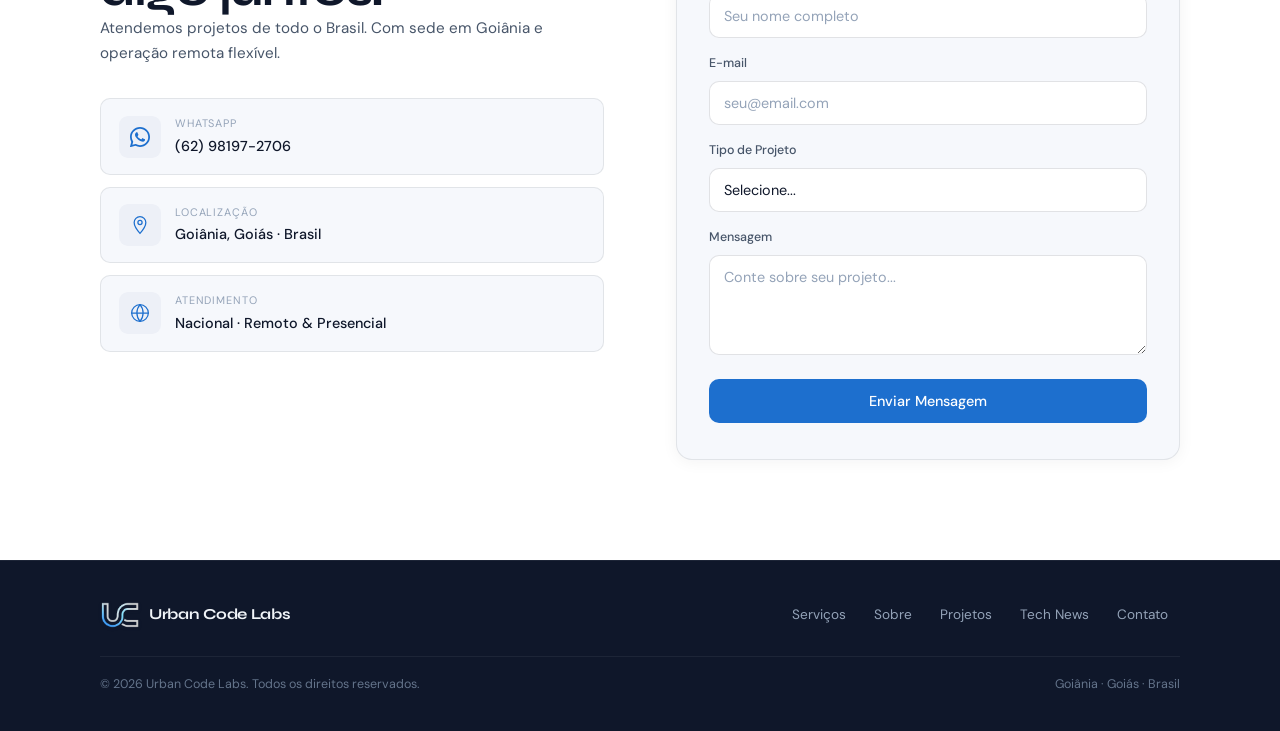
==== commit e68f80e9: "Separa oferta empresarial (home) da governamental (setor público) Home 100% empresarial: - Remove o " ====
--- a/index.html
+++ b/index.html
@@ -5,9 +5,9 @@
   <meta name="viewport" content="width=device-width, initial-scale=1.0" />
 
   <!-- SEO Primary -->
-  <title>Urban Code Labs | Software de Alto Impacto para Governos e Empresas</title>
-  <meta name="description" content="Desenvolvemos software de alta performance para governos e empresas. Especialistas em GovTech, sistemas web e back-end, mobile (iOS/Android), Machine Learning e outsourcing de TI. Sede em Goiânia, Brasil." />
-  <meta name="keywords" content="software governamental, govtech, desenvolvimento mobile, machine learning, outsourcing TI, Goiânia, prefeitura, LGPD, Gov.br, Urban Code Labs" />
+  <title>Urban Code Labs | Software de Alto Impacto para Empresas</title>
+  <meta name="description" content="Desenvolvemos software de alta performance para empresas e organizações. Especialistas em sistemas web e back-end, mobile (iOS/Android), Machine Learning e outsourcing de TI. Sede em Goiânia, Brasil." />
+  <meta name="keywords" content="desenvolvimento de software, apps mobile iOS Android, sistemas web, back-end, machine learning, outsourcing de TI, arquitetura de software, Goiânia, Urban Code Labs" />
   <meta name="author" content="Urban Code Labs" />
   <meta name="robots" content="index, follow" />
   <meta name="google-site-verification" content="kOuBNoeMTfZQW8h4R8X2ngcT8NFKrSDaKrU8j2-vcwo" />
@@ -31,7 +31,7 @@
   <meta property="og:type" content="website" />
   <meta property="og:url" content="https://urbancodelabs.com.br/" />
   <meta property="og:title" content="Urban Code Labs | Software de Alto Impacto" />
-  <meta property="og:description" content="Desenvolvemos software de alta performance para governos e empresas. GovTech, Web & Back-end, Mobile (iOS/Android), ML e Outsourcing de TI." />
+  <meta property="og:description" content="Desenvolvemos software de alta performance para empresas e organizações. Web & Back-end, Mobile (iOS/Android), ML e Outsourcing de TI." />
   <meta property="og:image" content="https://urbancodelabs.com.br/assets/og-image.jpg" />
   <meta property="og:image:width" content="1024" />
   <meta property="og:image:height" content="559" />
@@ -41,7 +41,7 @@
   <!-- Twitter Card -->
   <meta name="twitter:card" content="summary_large_image" />
   <meta name="twitter:title" content="Urban Code Labs | Software de Alto Impacto" />
-  <meta name="twitter:description" content="Desenvolvemos software para governos e empresas. GovTech, Web & Back-end, Mobile (iOS/Android), ML e Outsourcing de TI." />
+  <meta name="twitter:description" content="Desenvolvemos software para empresas e organizações. Web & Back-end, Mobile (iOS/Android), ML e Outsourcing de TI." />
   <meta name="twitter:image" content="https://urbancodelabs.com.br/assets/og-image.jpg" />
 
   <!-- Structured Data -->
@@ -52,7 +52,7 @@
     "name": "Urban Code Labs",
     "url": "https://urbancodelabs.com.br",
     "logo": "https://urbancodelabs.com.br/assets/og-image.jpg",
-    "description": "Empresa de desenvolvimento de software especializada em soluções governamentais, machine learning, apps mobile e outsourcing de TI.",
+    "description": "Empresa de desenvolvimento de software especializada em sistemas web e back-end, apps mobile, machine learning e outsourcing de TI.",
     "address": {
       "@type": "PostalAddress",
       "addressLocality": "Goiânia",
@@ -165,7 +165,7 @@
             realidades.
           </h1>
           <p class="hero-sub reveal">
-            Desenvolvemos software de alta performance para governos e empresas que exigem excelência. Da arquitetura ao deploy, com precisão e propósito.
+            Desenvolvemos software de alta performance para empresas e organizações que exigem excelência. Da arquitetura ao deploy, com precisão e propósito.
           </p>
           <div class="hero-actions reveal">
             <a href="#projetos" class="btn-primary">Ver Projetos</a>
@@ -178,8 +178,8 @@
             </div>
             <div class="stat-divider" aria-hidden="true"></div>
             <div class="stat" role="listitem">
-              <span class="stat-num">Gov</span>
-              <span class="stat-label">Contratos Públicos</span>
+              <span class="stat-num">3</span>
+              <span class="stat-label">Produtos Próprios</span>
             </div>
             <div class="stat-divider" aria-hidden="true"></div>
             <div class="stat" role="listitem">
@@ -196,18 +196,18 @@
       <div class="ticker">
         <span>Desenvolvimento Mobile</span><span class="dot">·</span>
         <span>Gestão de Projetos</span><span class="dot">·</span>
-        <span>Soluções Governamentais</span><span class="dot">·</span>
+        <span>Integração de IA</span><span class="dot">·</span>
         <span>Arquitetura de Software</span><span class="dot">·</span>
         <span>Rust · Preact · PostgreSQL</span><span class="dot">·</span>
-        <span>Integração Gov.br</span><span class="dot">·</span>
+        <span>Web &amp; Back-end</span><span class="dot">·</span>
         <span>Machine Learning</span><span class="dot">·</span>
         <span>LGPD &amp; Compliance</span><span class="dot">·</span>
         <span>Desenvolvimento Mobile</span><span class="dot">·</span>
         <span>Gestão de Projetos</span><span class="dot">·</span>
-        <span>Soluções Governamentais</span><span class="dot">·</span>
+        <span>Integração de IA</span><span class="dot">·</span>
         <span>Arquitetura de Software</span><span class="dot">·</span>
         <span>Rust · Preact · PostgreSQL</span><span class="dot">·</span>
-        <span>Integração Gov.br</span><span class="dot">·</span>
+        <span>Web &amp; Back-end</span><span class="dot">·</span>
         <span>Machine Learning</span><span class="dot">·</span>
         <span>LGPD &amp; Compliance</span><span class="dot">·</span>
       </div>
@@ -232,7 +232,7 @@
               </svg>
             </div>
             <h3>Gestão de Projetos</h3>
-            <p>Metodologias ágeis adaptadas à realidade dos contratos públicos. Entrega com previsibilidade e conformidade.</p>
+            <p>Metodologias ágeis do planejamento à entrega, com escopo claro, previsibilidade e qualidade em cada etapa.</p>
             <ul class="service-tags" aria-label="Tecnologias">
               <li>Scrum</li><li>PMI</li><li>Contratos</li>
             </ul>
@@ -248,7 +248,7 @@
               </svg>
             </div>
             <h3>Desenvolvimento Mobile</h3>
-            <p>Apps nativos iOS (Swift/SwiftUI) e Android (Kotlin), além de multiplataforma. Foco em experiência, performance e segurança para o setor público e privado.</p>
+            <p>Apps nativos iOS (Swift/SwiftUI) e Android (Kotlin), além de multiplataforma. Foco em experiência, performance e segurança.</p>
             <ul class="service-tags" aria-label="Tecnologias">
               <li>Swift</li><li>SwiftUI</li><li>Kotlin</li><li>iOS</li><li>Android</li>
             </ul>
@@ -272,24 +272,6 @@
           <article class="service-card reveal" style="--d:160ms">
             <div class="service-icon" aria-hidden="true">
               <svg width="24" height="24" viewBox="0 0 24 24" fill="none" stroke="currentColor" stroke-width="1.5" stroke-linecap="round" stroke-linejoin="round">
-                <path d="M2 22h20"/>
-                <path d="M3 22v-2h18v2"/>
-                <path d="M12 3l9 5H3l9-5z"/>
-                <rect x="5" y="10" width="2.5" height="8" rx="0.5"/>
-                <rect x="10.75" y="10" width="2.5" height="8" rx="0.5"/>
-                <rect x="16.5" y="10" width="2.5" height="8" rx="0.5"/>
-              </svg>
-            </div>
-            <h3>Soluções Governamentais</h3>
-            <p>Sistemas integrados à infraestrutura pública. Conformidade com LGPD, Gov.br e normas do setor municipal e estadual.</p>
-            <ul class="service-tags" aria-label="Tecnologias">
-              <li>Gov.br</li><li>LGPD</li><li>Prefeituras</li>
-            </ul>
-          </article>
-
-          <article class="service-card reveal" style="--d:240ms">
-            <div class="service-icon" aria-hidden="true">
-              <svg width="24" height="24" viewBox="0 0 24 24" fill="none" stroke="currentColor" stroke-width="1.5" stroke-linecap="round" stroke-linejoin="round">
                 <circle cx="12" cy="5" r="2.5"/>
                 <circle cx="5" cy="17" r="2.5"/>
                 <circle cx="19" cy="17" r="2.5"/>
@@ -311,7 +293,7 @@
               </svg>
             </div>
             <h3>Integração de IA</h3>
-            <p>Chatbots inteligentes, automação de processos e soluções com IA aplicada a serviços públicos e atendimento ao cidadão.</p>
+            <p>Chatbots inteligentes, automação de processos e IA aplicada a produtos, atendimento e operações.</p>
             <ul class="service-tags" aria-label="Tecnologias">
               <li>IA</li><li>NLP</li><li>Chatbot</li>
             </ul>
@@ -345,10 +327,10 @@
             <p class="section-tag">Quem Somos</p>
             <h2 id="sobre-title" class="section-title">Tecnologia com<br/>raiz goiana,<br/>alcance nacional.</h2>
             <p class="about-text">
-              A Urban Code Labs é uma empresa de software nascida em Goiânia. Trabalhamos com governos e empresas, unindo gestão de projetos e desenvolvimento técnico para entregar sistemas que funcionam no dia a dia de quem usa.
+              A Urban Code Labs é uma empresa de software nascida em Goiânia. Unimos gestão de projetos e desenvolvimento técnico para entregar produtos e sistemas que funcionam no dia a dia de quem usa.
             </p>
             <p class="about-text">
-              Conhecemos tanto o código quanto o negócio, e sabemos lidar com o rigor e as regras dos contratos públicos sem perder agilidade.
+              Conhecemos tanto o código quanto o negócio, e entregamos com o rigor de quem leva software a sério, sem perder agilidade.
             </p>
             <ul class="about-pillars" aria-label="Nossos pilares">
               <li class="pillar">
@@ -362,7 +344,7 @@
                 <span class="pillar-icon" aria-hidden="true">✦</span>
                 <div>
                   <strong>Entrega Previsível</strong>
-                  <span>Metodologias ágeis adaptadas ao rigor dos contratos públicos.</span>
+                  <span>Metodologias ágeis com escopo claro, marcos definidos e entregas no prazo.</span>
                 </div>
               </li>
               <li class="pillar">
@@ -675,7 +657,6 @@
           <a href="#servicos">Serviços</a>
           <a href="#sobre">Sobre</a>
           <a href="#projetos">Projetos</a>
-          <a href="/setor-publico">Setor Público</a>
           <a href="#noticias">Tech News</a>
           <a href="#contato">Contato</a>
         </nav>
--- a/style.css
+++ b/style.css
@@ -1438,6 +1438,12 @@
 .theme-toggle:hover { background: var(--surface2); color: var(--text); border-color: var(--accent); }
 .theme-toggle:focus-visible { outline: 2px solid var(--accent); outline-offset: 3px; }
 
+/* agrupa idioma + tema colados no canto direito (mobile e desktop) */
+.nav-links   { margin-left: 28px; }
+.lang-switch { margin-left: auto; }
+.theme-toggle { margin-left: 8px; }
+.hamburger   { margin-left: 8px; }
+
 /* mostrar ícone correto por tema */
 [data-theme="dark"]  .icon-sun  { display: block; }
 [data-theme="dark"]  .icon-moon { display: none; }
